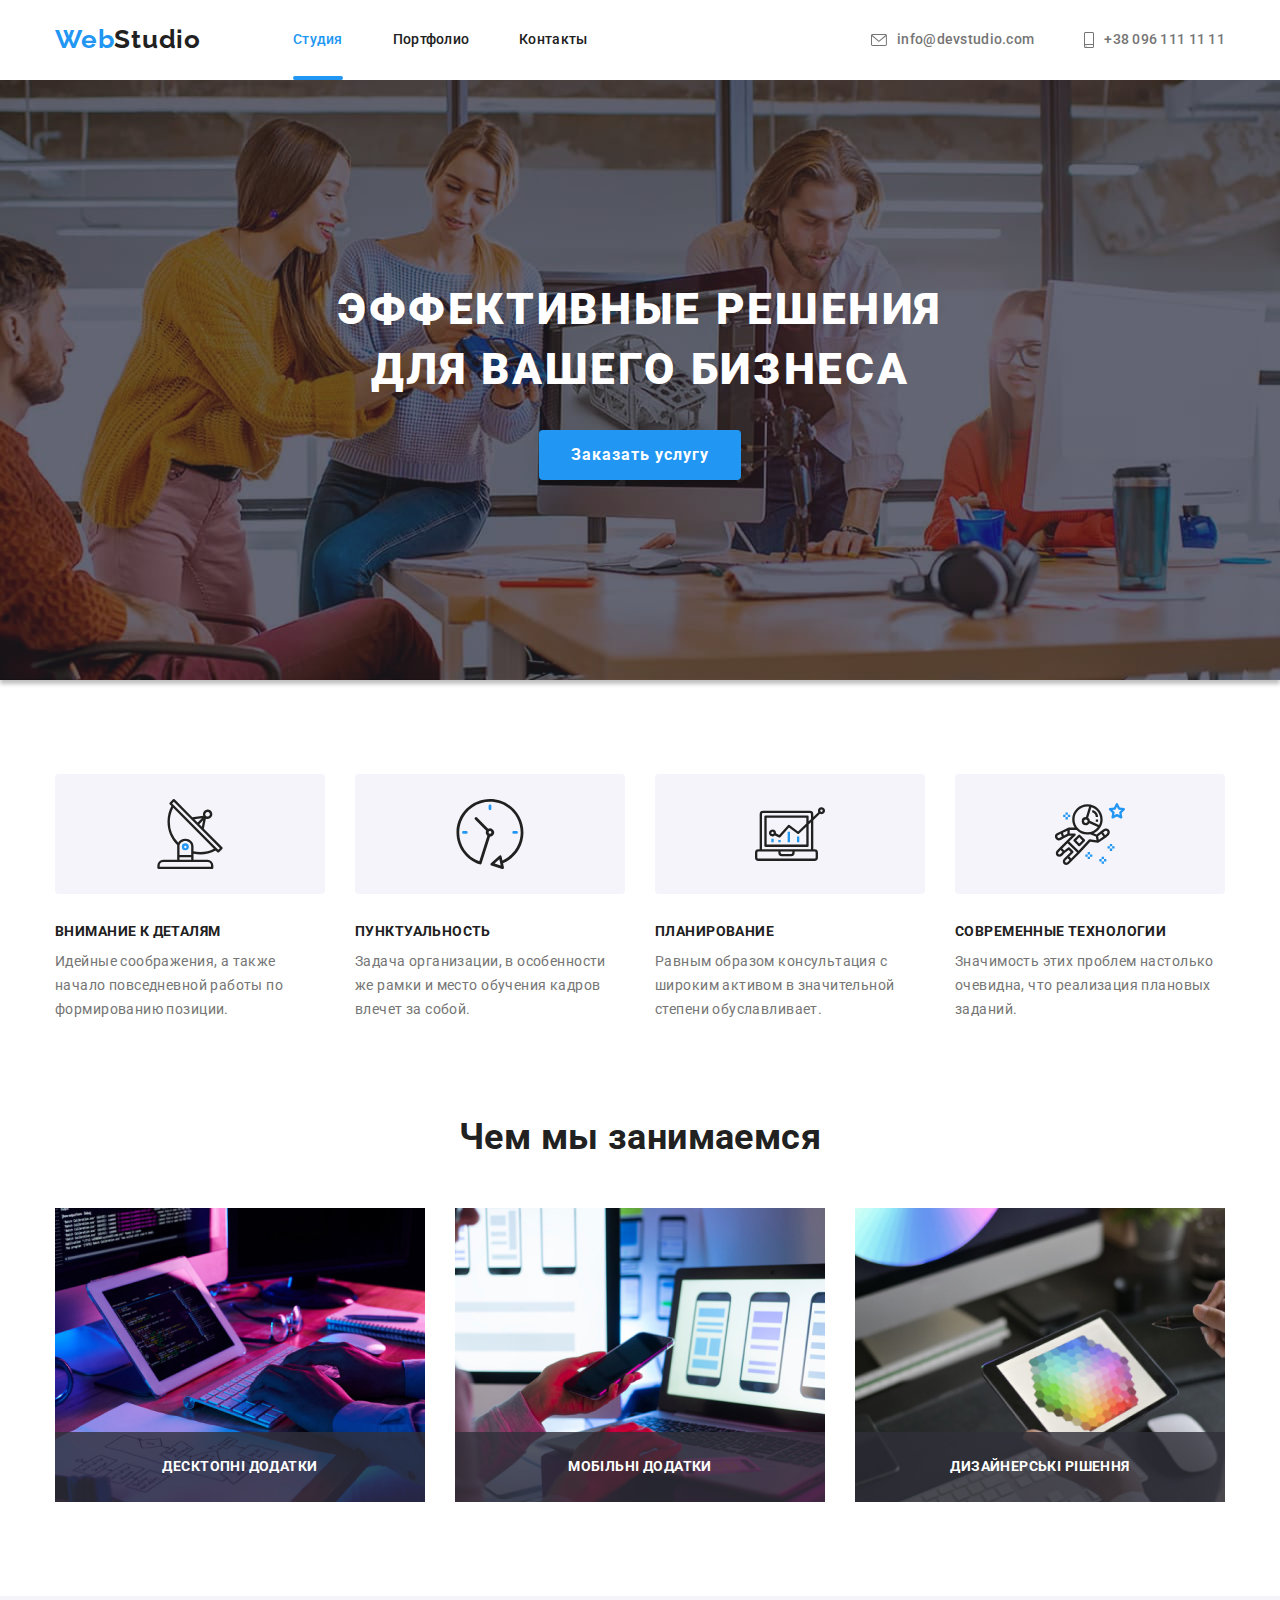
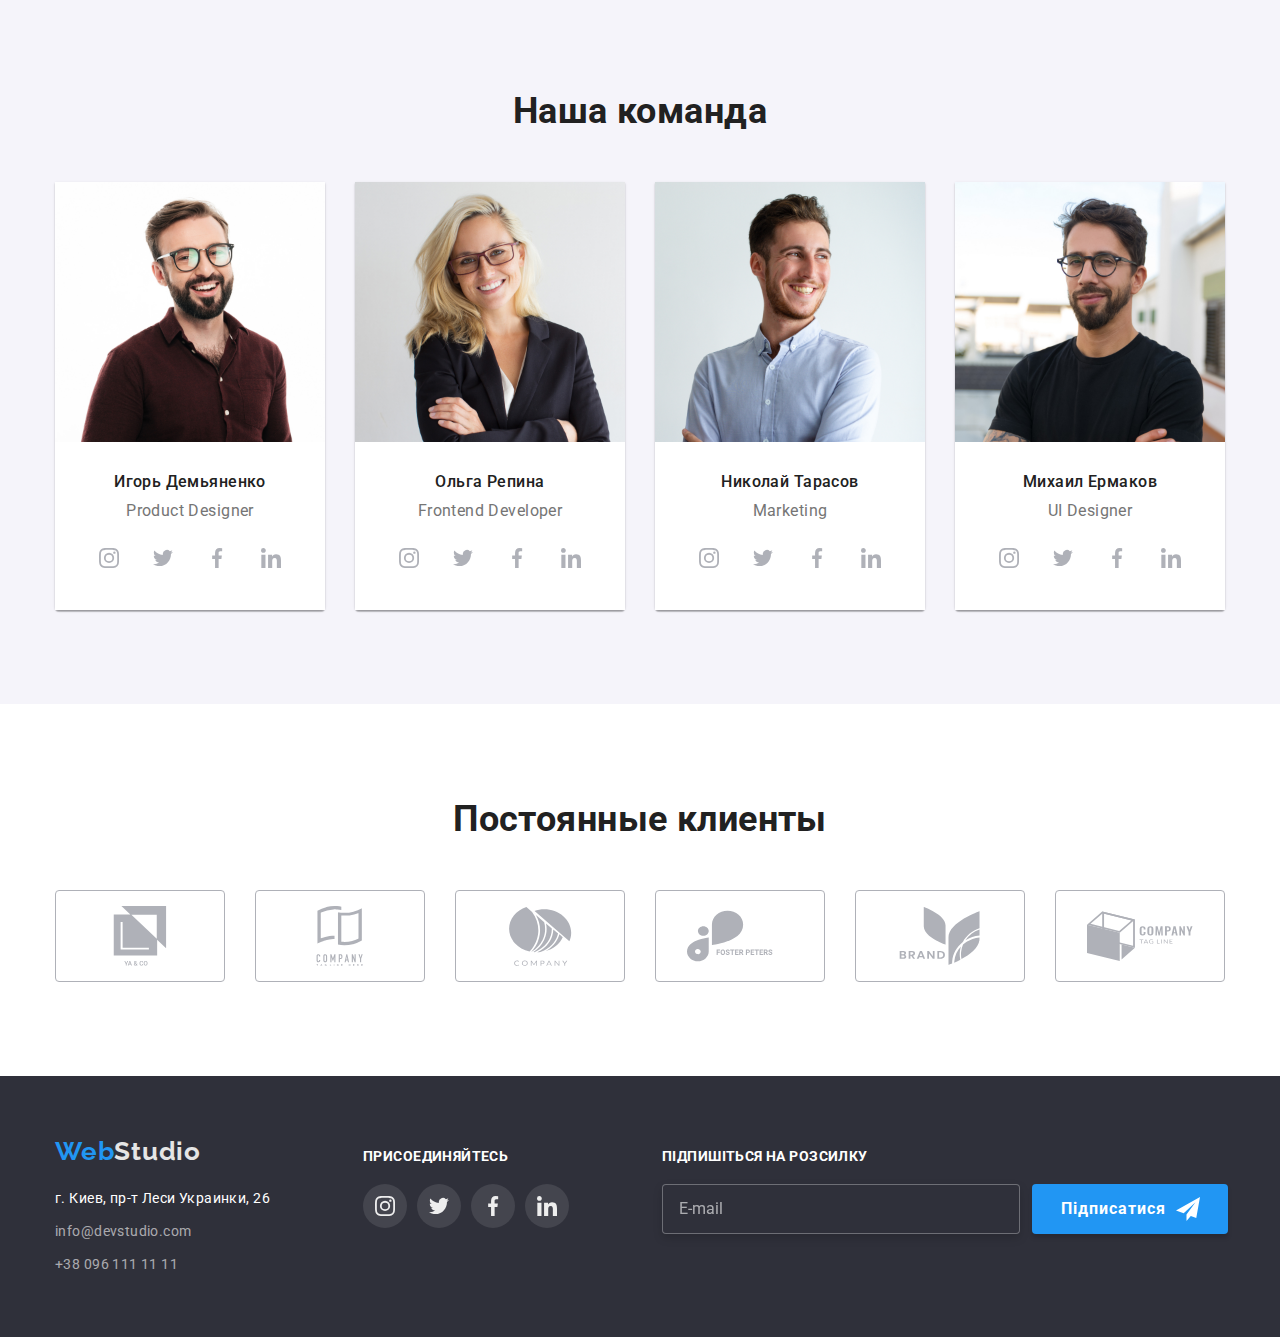
==== index.html @ 374472f9 "Initial commit" ====
<!DOCTYPE html>
<html lang="ru">
  <head>
    <meta charset="UTF-8" />
    <meta http-equiv="X-UA-Compatible" content="IE=edge" />
    <meta name="viewport" content="width=device-width, initial-scale=1.0" />
    <title>Веб-студія</title>
    <link
      href="https://fonts.googleapis.com/css2?family=Raleway:wght@700&family=Roboto:wght@400;500;700;900&display=swap"
      rel="stylesheet"
    />
    <link
      href="https://cdnjs.cloudflare.com/ajax/libs/modern-normalize/1.0.0/modern-normalize.min.css"
      rel="stylesheet"
    />
    <link rel="stylesheet" href="./css/main.min.css" />
  </head>
  <body>
    <header class="header">
      <div class="container main-nav">
        <nav class="header-nav">
          <a class="link logo" href="./index.html" lang="en"
            >Web<span class="logo-studio">Studio</span></a
          >

          <ul class="list header-list">
            <li class="header-list__item">
              <a class="link header-list__link current" href="./index.html">
                Студия</a
              >
            </li>
            <li class="header-list__item">
              <a class="link header-list__link" href="./portfolio.html">
                Портфолио</a
              >
            </li>
            <li class="header-list__item">
              <a class="link header-list__link" href="">Контакты</a>
            </li>
          </ul>
        </nav>
        <ul class="list header-list">
          <li class="header-list__item">
            <a
              class="link header-list__link contakts"
              href="mailto:info@devstudio.com"
            >
              <svg class="header-list__icon" width="16" height="12">
                <use href="./images/icons.svg#icon-envelope"></use>
              </svg>
              info@devstudio.com</a
            >
          </li>
          <li class="header-list__item">
            <a class="link header-list__link contakts" href="tel:+380961111111">
              <svg class="header-list__icon" width="10" height="16">
                <use href="./images/icons.svg#icon-smartphone"></use>
              </svg>
              +38 096 111 11 11</a
            >
          </li>
        </ul>
      </div>
    </header>
    <main class="main">
      <section class="banner">
        <div class="container">
          <h1 class="banner__title">
            Эффективные решения<br />
            для вашего бизнеса
          </h1>
          <button
            class="banner__button button"
            data-modal-open=""
            type="button"
          >
            Заказать услугу
          </button>
        </div>
      </section>
      <section class="techology">
        <div class="container">
          <h2 class="title technology-title">Наши особенности</h2>
          <ul class="list techology-list">
            <li class="technology-list__item">
              <div class="technology-list__icon">
                <svg width="70" height="70">
                  <use href="./images/icons.svg#icon-antenna-1"></use>
                </svg>
              </div>
              <h3 class="title technology-list__title">ВНИМАНИЕ К ДЕТАЛЯМ</h3>
              <p class="technology-list__description">
                Идейные соображения, а также начало повседневной работы по
                формированию позиции.
              </p>
            </li>
            <li class="technology-list__item">
              <div class="technology-list__icon">
                <svg width="70" height="70">
                  <use href="./images/icons.svg#icon-clock-1"></use>
                </svg>
              </div>
              <h3 class="title technology-list__title">ПУНКТУАЛЬНОСТЬ</h3>
              <p class="technology-list__description">
                Задача организации, в особенности же рамки и место обучения
                кадров влечет за собой.
              </p>
            </li>
            <li class="technology-list__item">
              <div class="technology-list__icon">
                <svg width="70" height="70">
                  <use href="./images/icons.svg#icon-diagram-1"></use>
                </svg>
              </div>
              <h3 class="title technology-list__title">ПЛАНИРОВАНИЕ</h3>
              <p class="technology-list__description">
                Равным образом консультация с широким активом в значительной
                степени обуславливает.
              </p>
            </li>
            <li class="technology-list__item">
              <div class="technology-list__icon">
                <svg width="70" height="70">
                  <use href="./images/icons.svg#icon-astronaut-1"></use>
                </svg>
              </div>
              <h3 class="title technology-list__title">
                СОВРЕМЕННЫЕ ТЕХНОЛОГИИ
              </h3>
              <p class="technology-list__description">
                Значимость этих проблем настолько очевидна, что реализация
                плановых заданий.
              </p>
            </li>
          </ul>
        </div>
      </section>
      <section class="works">
        <div class="container">
          <h2 class="title works-title">Чем мы занимаемся</h2>
          <ul class="list works-list">
            <li class="works-list__item">
              <img
                class="works-list__img"
                src="./images/img1.jpg"
                alt="Сотрудник работающий на ПК и планшете"
                width="370"
                height="294"
              />
              <div class="works-list__overlay">
                <p class="works-list__description">Десктопні додатки</p>
              </div>
            </li>
            <li class="works-list__item">
              <img
                class="works-list__img"
                src="./images/img2.jpg"
                alt="Девушка работает с телефоном и ноутбуком"
                width="370"
                height="294"
              />
              <div class="works-list__overlay">
                <p class="works-list__description">Мобільні додатки</p>
              </div>
            </li>
            <li class="works-list__item">
              <img
                class="works-list__img"
                src="./images/img3.jpg"
                alt="Сотрудник выбирает цветовую гамму на планшете"
                width="370"
                height="294"
              />
              <div class="works-list__overlay">
                <p class="works-list__description">Дизайнерські рішення</p>
              </div>
            </li>
          </ul>
        </div>
      </section>
      <section class="team">
        <div class="container">
          <h2 class="title team-title">Наша команда</h2>
          <ul class="list team-list">
            <li class="team-list__item">
              <img
                class="team-list__img"
                src="./images/img-ihor.jpg"
                alt="Игорь Демьяненко"
                width="270"
                height="260"
              />
              <div class="team-worker">
                <h3 class="title team-worker__name">Игорь Демьяненко</h3>
                <p class="team-worker__descr" lang="en">Product Designer</p>
                <ul class="list team-social">
                  <li class="team-social__item">
                    <a class="team-social__link" href="">
                      <svg class="team-social__img" width="20" height="20">
                        <use href="./images/icons.svg#icon-instagram-2"></use>
                      </svg>
                    </a>
                  </li>
                  <li class="team-social__item">
                    <a class="team-social__link" href="">
                      <svg class="team-social__img" width="20" height="20">
                        <use href="./images/icons.svg#icon-twitter-1"></use>
                      </svg>
                    </a>
                  </li>
                  <li class="team-social__item">
                    <a class="team-social__link" href="">
                      <svg class="team-social__img" width="20" height="20">
                        <use href="./images/icons.svg#icon-facebook-1"></use>
                      </svg>
                    </a>
                  </li>
                  <li class="team-social__item">
                    <a class="team-social__link" href="">
                      <svg class="team-social__img" width="20" height="20">
                        <use href="./images/icons.svg#icon-linkedin-1"></use>
                      </svg>
                    </a>
                  </li>
                </ul>
              </div>
            </li>
            <li class="team-list__item">
              <img
                class="team-list__img"
                src="./images/img-olga.jpg"
                alt="Ольга Репина"
                width="270"
                height="260"
              />
              <div class="team-worker">
                <h3 class="title team-worker__name">Ольга Репина</h3>
                <p class="team-worker__descr" lang="en">Frontend Developer</p>
                <ul class="list team-social">
                  <li class="team-social__item">
                    <a class="team-social__link" href="">
                      <svg class="team-social__img" width="20" height="20">
                        <use href="./images/icons.svg#icon-instagram-2"></use>
                      </svg>
                    </a>
                  </li>
                  <li class="team-social__item">
                    <a class="team-social__link" href="">
                      <svg class="team-social__img" width="20" height="20">
                        <use href="./images/icons.svg#icon-twitter-1"></use>
                      </svg>
                    </a>
                  </li>
                  <li class="team-social__item">
                    <a class="team-social__link" href="">
                      <svg class="team-social__img" width="20" height="20">
                        <use href="./images/icons.svg#icon-facebook-1"></use>
                      </svg>
                    </a>
                  </li>
                  <li class="team-social__item">
                    <a class="team-social__link" href="">
                      <svg class="team-social__img" width="20" height="20">
                        <use href="./images/icons.svg#icon-linkedin-1"></use>
                      </svg>
                    </a>
                  </li>
                </ul>
              </div>
            </li>
            <li class="team-list__item">
              <img
                class="team-list__img"
                src="./images/img-nikolay.jpg"
                alt="Николай Тарасов"
                width="270"
                height="260"
              />
              <div class="team-worker">
                <h3 class="title team-worker__name">Николай Тарасов</h3>
                <p class="team-worker__descr" lang="en">Marketing</p>
                <ul class="list team-social">
                  <li class="team-social__item">
                    <a class="team-social__link" href="">
                      <svg class="team-social__img" width="20" height="20">
                        <use href="./images/icons.svg#icon-instagram-2"></use>
                      </svg>
                    </a>
                  </li>
                  <li class="team-social__item">
                    <a class="team-social__link" href="">
                      <svg class="team-social__img" width="20" height="20">
                        <use href="./images/icons.svg#icon-twitter-1"></use>
                      </svg>
                    </a>
                  </li>
                  <li class="team-social__item">
                    <a class="team-social__link" href="">
                      <svg class="team-social__img" width="20" height="20">
                        <use href="./images/icons.svg#icon-facebook-1"></use>
                      </svg>
                    </a>
                  </li>
                  <li class="team-social__item">
                    <a class="team-social__link" href="">
                      <svg class="team-social__img" width="20" height="20">
                        <use href="./images/icons.svg#icon-linkedin-1"></use>
                      </svg>
                    </a>
                  </li>
                </ul>
              </div>
            </li>
            <li class="team-list__item">
              <img
                class="team-list__img"
                src="./images/img-mihail.jpg"
                alt="Михаил Ермаков"
                width="270"
                height="260"
              />
              <div class="team-worker">
                <h3 class="title team-worker__name">Михаил Ермаков</h3>
                <p class="team-worker__descr" lang="en">UI Designer</p>
                <ul class="list team-social">
                  <li class="team-social__item">
                    <a class="team-social__link" href="">
                      <svg class="team-social__img" width="20" height="20">
                        <use href="./images/icons.svg#icon-instagram-2"></use>
                      </svg>
                    </a>
                  </li>
                  <li class="team-social__item">
                    <a class="team-social__link" href="">
                      <svg class="team-social__img" width="20" height="20">
                        <use href="./images/icons.svg#icon-twitter-1"></use>
                      </svg>
                    </a>
                  </li>
                  <li class="team-social__item">
                    <a class="team-social__link" href="">
                      <svg class="team-social__img" width="20" height="20">
                        <use href="./images/icons.svg#icon-facebook-1"></use>
                      </svg>
                    </a>
                  </li>
                  <li class="team-social__item">
                    <a class="team-social__link" href="">
                      <svg class="team-social__img" width="20" height="20">
                        <use href="./images/icons.svg#icon-linkedin-1"></use>
                      </svg>
                    </a>
                  </li>
                </ul>
              </div>
            </li>
          </ul>
        </div>
      </section>
      <section class="clients">
        <div class="container">
          <h2 class="title clients-title">Постоянные клиенты</h2>
          <ul class="list clients-list">
            <li class="clients-list__item">
              <a class="link clients-list__link" href="">
                <svg class="clients-list__icon" width="106" height="60">
                  <use href="./images/icons.svg#icon-Logo1"></use>
                </svg>
              </a>
            </li>
            <li class="clients-list__item">
              <a class="link clients-list__link" href="">
                <svg class="clients-list__icon" width="106" height="60">
                  <use href="./images/icons.svg#icon-Logo2"></use>
                </svg>
              </a>
            </li>
            <li class="clients-list__item">
              <a class="link clients-list__link" href="">
                <svg class="clients-list__icon" width="106" height="60">
                  <use href="./images/icons.svg#icon-Logo3"></use>
                </svg>
              </a>
            </li>
            <li class="clients-list__item">
              <a class="link clients-list__link" href=""
                ><svg class="clients-list__icon" width="106" height="60">
                  <use href="./images/icons.svg#icon-Logo4"></use>
                </svg>
              </a>
            </li>
            <li class="clients-list__item">
              <a class="link clients-list__link" href=""
                ><svg class="clients-list__icon" width="106" height="60">
                  <use href="./images/icons.svg#icon-Logo5"></use>
                </svg>
              </a>
            </li>
            <li class="clients-list__item">
              <a class="link clients-list__link" href=""
                ><svg class="clients-list__icon" width="106" height="60">
                  <use href="./images/icons.svg#icon-Logo6"></use>
                </svg>
              </a>
            </li>
          </ul>
        </div>
      </section>
    </main>
    <footer class="footer">
      <div class="container">
        <div class="footer-container">
          <div class="footer-contacts">
            <a class="link logo footer-logo" href="./index.html" lang="en"
              >Web<span class="logo-studio-footer">Studio</span></a
            >
            <address class="footer-address">
              <p>г. Киев, пр-т Леси Украинки, 26</p>
              <a class="link footer-link" href="mailto:info@devstudio.com">
                info@devstudio.com</a
              >
              <br />
              <a class="link footer-link" href="tel:+380961111111">
                +38 096 111 11 11</a
              >
            </address>
          </div>
          <div class="social-footer">
            <h3 class="footer-social-title">ПРИСОЕДИНЯЙТЕСЬ</h3>
            <ul class="list footer-social">
              <li class="team-social__item">
                <a class="team-social__link-footer" href="">
                  <svg class="team-social__img" width="20" height="20">
                    <use href="./images/icons.svg#icon-instagram-2"></use>
                  </svg>
                </a>
              </li>
              <li class="team-social__item">
                <a class="team-social__link-footer" href="">
                  <svg class="team-social__img" width="20" height="20">
                    <use href="./images/icons.svg#icon-twitter-1"></use>
                  </svg>
                </a>
              </li>
              <li class="team-social__item">
                <a class="team-social__link-footer" href="">
                  <svg class="team-social__img" width="20" height="20">
                    <use href="./images/icons.svg#icon-facebook-1"></use>
                  </svg>
                </a>
              </li>
              <li class="team-social__item">
                <a class="team-social__link-footer" href="">
                  <svg class="team-social__img" width="20" height="20">
                    <use href="./images/icons.svg#icon-linkedin-1"></use>
                  </svg>
                </a>
              </li>
            </ul>
          </div>
          <div class="footer-form-container">
            <h3 class="footer-social-title">Підпишіться на розсилку</h3>
            <p class="title-subscribe"></p>
            <div class="footer-form-fild">
              <label for="footer-subscribe" class="footer-form-lable"></label>
              <input
                id="footer-subscribe"
                type="email"
                name="email"
                class="footer-subscribe"
                placeholder="E-mail"
              />
              <button type="submit" class="button button-footer">
                <svg class="button-footer-icon" width="24px" height="24px">
                  <use href="./images/icons.svg#icon-icon-send"></use>
                </svg>
                Підписатися
              </button>
            </div>
          </div>
        </div>
      </div>
    </footer>
    <div class="backdrop is-hidden" data-modal>
      <div class="modal">
        <button data-modal-close aria-label="button" class="close-button">
          <svg class="icon-close" width="11px" height="11px">
            <use href="./images/icons.svg#icon-close"></use>
          </svg>
        </button>

        <div class="title-modal">
          <strong>Залиште свої дані, ми вам перезвонимо</strong>
        </div>

        <div class="form-fild">
          <label for="user-name" class="form-lable"
            ><span class="label-title">Ім'я</span></label
          >
          <div class="modal-position-icon">
            <input
              id="user-name"
              type="text"
              name="user-name"
              class="form-input"
            />
            <svg width="12px" height="12px" class="modal-icon">
              <use href="./images/icons.svg#icon-user"></use>
            </svg>
          </div>
        </div>

        <div class="form-fild">
          <label for="user-tel" class="form-lable"
            ><span class="label-title">Телефон</span></label
          >
          <div class="modal-position-icon">
            <input id="user-tel" type="tel" name="tel" class="form-input" />
            <svg width="13px" height="13px" class="modal-icon">
              <use href="./images/icons.svg#icon-tel"></use>
            </svg>
          </div>
        </div>

        <div class="form-fild">
          <label for="user-email" class="form-lable"
            ><span class="label-title">Пошта</span></label
          >
          <div class="modal-position-icon">
            <input
              id="user-email"
              type="email"
              name="email"
              class="form-input"
            />
            <svg width="15px" height="12px" class="modal-icon">
              <use href="./images/icons.svg#icon-letter"></use>
            </svg>
          </div>
        </div>

        <label class="label-comment">
          <span class="label-title-comment">Коментар</span>
          <textarea
            placeholder="Введіть текст"
            name="comment"
            class="comment"
          ></textarea>
        </label>

        <label class="form-checkbox">
          <input
            type="checkbox"
            name="checkbox"
            class="form-accept visually-hidden"
          />
          <span class="checkbox-icon">
            <svg class="icon" width="16px" height="15px">
              <use href="./images/icons.svg#icon-mark"></use>
            </svg>
          </span>
          <span class="checkbox-title"
            >Погоджуюся з розсилкою та приймаю
            <a href="" class="contract">Умови договору</a>
          </span>
        </label>
        <button type="submit" class="button modal-form-button">
          Відправити
        </button>
      </div>
    </div>
    <script src="./js/modal.js"></script>
  </body>
</html>
---- css/main.min.css ----
:root{--bakrnd-color-first: #E5E5E5;--bakrnd-color-second: #F5F4FA;--footer-color: #2F303A;--text-color-first: #757575;--text-color-tittle: #212121;--text-color-footer: rgba(255, 255, 255, 0.6);--text-banner-color: #FFFFFF;--accent-color: #2196F3;--first-font: "Roboto";--logo-font: "Raleway";--transition-duration: 250ms;--time-funcsion: cubic-bezier(0.4, 0, 0.2, 1);--animation-time: 250ms cubic-bezier(0.4, 0, 0.2, 1)}.visually-hidden{position:absolute;width:1px;height:1px;margin:-1px;border:0;padding:0;white-space:nowrap;clip-path:inset(100%);clip:rect(0 0 0 0);overflow:hidden}.link{color:var(--text-color-tittle);text-decoration:none}.link:hover,.link:focus,.link:active{color:var(--accent-color);fill:currentColor}.backdrop{position:fixed;top:0;left:0;width:100%;height:100%;background-color:rgba(0,0,0,.2);opacity:1;visibility:visible;transition:opacity 250ms cubic-bezier(0.4, 0, 0.2, 1),visibility 250ms cubic-bezier(0.4, 0, 0.2, 1)}.backdrop.is-hidden{opacity:0;visibility:hidden}.modal{position:absolute;top:50%;left:50%;background-color:var(--text-banner-color);min-width:528px;min-height:581px;padding:40px;box-shadow:0px 1px 3px rgba(0,0,0,.12),0px 1px 1px rgba(0,0,0,.14),0px 2px 1px rgba(0,0,0,.2);border-radius:4px;opacity:1;transform:scale(1) translate(-50%, -50%);transition:transform 250ms cubic-bezier(0.4, 0, 0.2, 1)}.close-button{position:absolute;top:8px;right:8px;width:30px;height:30px;border-radius:50%;border:1px solid rgba(0,0,0,.1);padding:0;cursor:pointer;fill:#000;background-color:#fff;transition:fill var(--animation-time)}.close-button:hover,.close-button:focus{fill:var(--accent-color)}.icon-close{position:absolute;top:50%;left:50%;transform:translate(-50%, -50%)}.modal-form{display:block}.title-modal{font-size:20px;text-align:center;color:var(--text-color-tittle);margin-bottom:12px}.label-title{display:block;font-size:12px;line-height:1.16;letter-spacing:.01em;color:var(--text-color)}.form-lable{display:block;margin-bottom:4px;font-size:12px;line-height:1.16;letter-spacing:.01em;color:var(--text-color-first)}.form-fild{margin-bottom:10px}.modal-position-icon{position:relative}.modal-icon{position:absolute;top:50%;left:15px;transform:translateY(-50%);transition:fill var(--animation-time)}.form-input{display:block;width:100%;height:40px;padding-left:42px;border:1px solid rgba(33,33,33,.2);border-radius:4px;transition:border var(--animation-time);cursor:pointer}.form-input:focus-within{outline:none;border:1px solid var(--accent-color);border-radius:4px}.form-input:focus-within+.modal-icon{fill:var(--accent-color);cursor:pointer}textarea{display:block;resize:none;width:100%;height:120px;padding:12px 16px;cursor:pointer}textarea::placeholder{color:rgba(117,117,117,.5019607843)}.label-title-comment{display:block;font-size:12px;line-height:1.17;letter-spacing:.01em;color:var(--text-color-first);margin-bottom:4px}.label-comment{display:block;margin-bottom:20px}.comment{border:1px solid rgba(33,33,33,.2);border-radius:4px;transition:border var(--animation-time)}.comment:focus-within{outline:none;border:1px solid var(--accent-color);border-radius:4px}.form-checkbox{display:flex;align-items:center;justify-content:center;margin-bottom:30px}.checkbox-title{font-weight:400;font-size:14px;line-height:1.71;color:var(--text-color-first)}.checkbox-icon{display:inline-flex;align-items:center;justify-content:center;width:16px;height:15px;outline:2px solid #212121;outline-offset:-2px;border-radius:2px;margin-right:4px;transition:background-color var(--animation-time),outline var(--animation-time)}.form-accept:checked+.checkbox-icon{background-color:var(--accent-color);outline:2px solid var(--accent-color);outline-offset:-2px}.modal-form-button{display:block;margin-left:auto;margin-right:auto;padding:10px 56px 10px 55px;font-weight:700;line-height:1.88;align-items:center;text-align:center;letter-spacing:.06em;color:var(--text-banner-color);border:0;border-radius:4px;background:#188ce8;box-shadow:0px 4px 4px rgba(0,0,0,.15)}.contract{color:var(--accent-color)}.title{color:var(--text-color-tittle);font-size:14px;font-weight:700;line-height:1.14}.portfolio-header{border:1px solid #ececec}ul,h1,h2,h3,p{margin:0}body{font-family:"Roboto","Raleway",sans-serif;color:var(--text-color-first);font-weight:400;font-size:14px;letter-spacing:.03em}.list{list-style:none}.main{line-height:1.71}.container{width:1200px;padding-right:15px;padding-left:15px;margin-left:auto;margin-right:auto}.header-list__link{position:relative;display:block;padding-top:32px;padding-bottom:32px;transition:color var(--animation-time)}.header-list__link.current{color:var(--accent-color)}.header-list__link::after{content:"";display:block;width:100%;height:4px;background-color:var(--accent-color);border-radius:2px;position:absolute;left:0;bottom:0;opacity:0;transition:opacity 250ms var(--time-funcsion)}.header-list__link.current::after{opacity:1}.main-nav{display:flex;align-items:center;margin-left:auto;align-self:flex-end;height:80px}.header-nav{display:flex}.header-list{display:flex;padding-left:0px;margin-left:auto;font-weight:500;font-size:14px;line-height:1.14;letter-spacing:.02em;justify-content:center}.header-list .header-list__item{margin-right:50px;fill:#afb1b8}.header-list .header-list__item:last-child{margin-right:0px}.contakts{fill:currentColor;display:flex;align-items:center;transition:color var(--animation-time);color:var(--text-color-first);height:16px;gap:10px}.logo{padding-top:24px;padding-bottom:25px;display:flex;margin-right:93px;width:145px;height:31px;color:var(--accent-color);font-family:var(--logo-font);font-weight:700;font-size:26px;line-height:1.19;letter-spacing:.03em}.logo-studio{color:var(--text-color-tittle)}.footer{padding-top:60px;padding-bottom:60px;background-color:var(--footer-color)}.footer-logo{padding:0;margin-bottom:20px}.footer-address{color:var(--text-banner-color);font-style:normal;line-height:1.71}.footer-link{display:inline-block;margin-top:9px;color:var(--text-color-footer);transition:color var(--animation-time)}.logo-studio-footer{color:var(--bakrnd-color-first)}.footer-social-title{font-family:"Roboto";font-weight:700;font-size:14px;line-height:16px;letter-spacing:.03em;text-transform:uppercase;color:#fff;padding-top:12px;padding-bottom:20px}.footer-container{display:flex}.footer-contacts{display:inline-block;padding-right:70px}.social-footer{display:inline-block;width:206px;height:80px}.footer-social{display:flex;padding-bottom:30px;padding-left:0px;justify-content:center}.team-social__link-footer{display:flex;width:44px;height:44px;border:0;border-radius:50%;justify-content:center;align-items:center;color:#eee;background:rgba(255,255,255,.1);transition:background-color var(--animation-time)}.team-social__link-footer:hover,.team-social__link-footer:focus{color:#eee;background-color:var(--accent-color)}.team-social__item{display:flex}.team-social__item:not(:last-child){margin-right:10px}.team-social__img{fill:currentColor}.footer-form-container{margin-left:93px}.footer-form{display:flex;margin-right:0}.footer-form-fild{display:flex;margin-bottom:0px}.footer-subscribe{width:358px;height:50px;background-color:var(--footer-color);border:1px solid rgba(255,255,255,.3);filter:drop-shadow(0px 4px 4px rgba(0, 0, 0, 0.15));border-radius:4px;margin-right:12px;padding-right:5px;padding-left:16px;color:var(--text-banner-color);transition:border var(--animation-time)}.footer-subscribe:focus{transition:border var(--animation-time)}.footer-subscribe::placeholder{width:47px;height:20px;font-weight:400;font-size:16px;line-height:1.25;align-items:center;color:rgba(255,255,255,.6)}.button-footer{position:relative;border-radius:4px;border:none;background-color:var(--accent-color);color:var(--text-banner-color);height:50px;font-weight:700;font-size:16px;line-height:1.88;letter-spacing:.06em;padding:10px 62px 10px 29px;box-shadow:0px 4px 4px rgba(0,0,0,.15);cursor:pointer}.button-footer-icon{position:absolute;top:13px;right:28px}.button:hover,.button:focus{cursor:pointer}.banner__title{margin-left:auto;margin-right:auto;margin-bottom:30px;color:var(--text-banner-color);font-weight:900;font-size:44px;line-height:1.36;letter-spacing:.06em;text-align:center;text-transform:uppercase}.banner__button{display:block;font-family:var(--first-font);color:var(--text-banner-color);font-weight:700;font-size:16px;line-height:1.88;letter-spacing:.06em;margin-left:auto;margin-right:auto;padding:10px 32px;background-color:var(--accent-color);box-shadow:0px 4px 4px rgba(0,0,0,.15);border-radius:4px;border:0;transition:color var(--animation-time)}.banner{padding-top:200px;padding-bottom:200px;background-image:linear-gradient(rgba(47, 48, 58, 0.4), rgba(47, 48, 58, 0.4)),url(../images/header-img.jpg);background-color:rgba(47,48,58,.4);background-repeat:no-repeat;background-position:center;box-shadow:0px 4px 4px rgba(0,0,0,.25);max-width:1600px;max-height:600px;margin-left:auto;margin-right:auto;background-color:var(--footer-color)}.techology{padding-top:94px;padding-bottom:94px}.technology-title{display:none}.technology-list__item{width:270px}.technology-list__item:not(:first-child){margin-left:30px}.techology-list{display:flex;padding:0}.technology-list__icon{display:flex;justify-content:center;align-items:center;width:270px;height:120px;border-radius:4px;background-color:var(--bakrnd-color-second);margin-bottom:30px}.technology-list__title{margin-bottom:10px}.clients{padding-top:94px;padding-bottom:94px}.clients-list{display:flex;justify-content:space-between;padding-left:0px;transition:color var(--animation-time)}.clients-list__link{display:flex;justify-content:center;align-items:center;border:1px solid #afb1b8;border-radius:4px;fill:#afb1b8;color:#afb1b8;width:100%;height:100%;transition:border var(--animation-time)}.clients-list__link:hover svg,.clients-list__link:focus svg{fill:currentColor}.clients-list__link:hover,.clients-list__link:focus{border-color:#2196f3;fill:currentColor}.clients-list__item{height:92px;width:170px}.clients-list__icon{fill:#afb1b8;transition:fill var(--animation-time)}.clients-list__icon:hover,.clients-list__icon:focus{fill:currentColor}.works{padding-bottom:94px}.works-list{display:flex;justify-content:space-between;padding-left:0px}.works-title{margin-bottom:50px}.works-list__img,.team-list__img,.portfolio-list__img{display:block}.works-list__item{position:relative}.works-list__overlay{position:absolute;bottom:0;left:0;width:100%;height:70px;background-color:rgba(47,48,58,.8);display:flex;justify-content:center;align-items:center}.works-list__description{font-size:14px;font-weight:700;line-height:1.14;text-transform:uppercase;color:var(--text-banner-color);margin:0}.team{background-color:var(--bakrnd-color-second);padding-top:94px;padding-bottom:94px}.team-list{display:flex;padding-left:0px;justify-content:space-between}.team-list__item{background:#fff;box-shadow:0px 1px 3px rgba(0,0,0,.12),0px 1px 1px rgba(0,0,0,.14),0px 2px 1px rgba(0,0,0,.2);border-radius:0px 0px 4px 4px}.team-list__item:not(:first-child){margin-left:30px}.team-title,.clients-title{margin-bottom:50px}.team-title,.works-title,.clients-title{font-size:36px;line-height:1.17;text-align:center}.team-worker{background:var(--text-banner-color);padding:30px 0px}.team-worker__name{font-weight:500;font-size:16px;line-height:1.188;text-align:center}.team-worker__descr{margin-top:10px;font-size:16px;line-height:1.188;text-align:center}.team-social{display:flex;padding-top:16px;padding-left:0px;justify-content:center}.team-social__link{display:flex;width:44px;height:44px;border:0;border-radius:50%;justify-content:center;align-items:center;color:#afb1b8;transition:background-color var(--animation-time),color var(--animation-time)}.team-social__link:hover,.team-social__link:focus{color:#fff;background-color:var(--accent-color)}.team-social__item{display:flex}.team-social__item:not(:last-child){margin-right:10px}.team-social__img{fill:currentColor}.portfolio-works{padding-top:94px;padding-bottom:94px}.portfolio-list__title{color:var(--text-color-tittle);font-weight:700;font-size:18px;line-height:2;letter-spacing:.06em}.portfolio-title{display:none}.menu-list{display:flex;justify-content:center;margin-bottom:50px}.portfolio-list__descript{border:1px solid #eee;padding:20px 24px}.portfolio-list__text{color:var(--text-color-first);font-size:16px;line-height:1.86}.portfolio-menu{padding:6px 22px;border:0;border-radius:4px;font-family:var(--first-font);color:var(--text-color-tittle);font-weight:500;font-size:16px;line-height:1.6;text-align:center;letter-spacing:.03em;cursor:pointer;transition:background-color var(--transition-duration) var(--time-funcsion),color var(--transition-duration) var(--time-funcsion),box-shadow var(--transition-duration) var(--time-funcsion)}.portfolio-menu:hover,.portfolio-menu:focus{color:var(--text-banner-color);background-color:var(--accent-color);box-shadow:0px 3px 1px rgba(0,0,0,.1),0px 1px 2px rgba(0,0,0,.08),0px 2px 2px rgba(0,0,0,.12)}.menu-list__item:not(:last-child){margin-right:8px}.portfolio-list__container{position:relative;overflow:hidden}.portfolio-list{display:flex;padding-left:0px;flex-wrap:wrap;gap:30px;justify-content:space-between;align-content:space-between}.portfolio-list__link{display:block;transition:box-shadow var(--animation-time)}.portfolio-list__link:hover,.portfolio-list__link:focus{box-shadow:0px 1px 1px rgba(0,0,0,.12),0px 4px 4px rgba(0,0,0,.06),1px 4px 6px rgba(0,0,0,.16)}.portfolio-list__slider_text{font-weight:400;color:#fff;font-size:18px;line-height:1.5;padding:63px 24px 63px 24px;margin:0}.portfolio-list__slider{position:absolute;bottom:-1%;width:100%;height:100%;background-color:rgba(33,150,243,.9);transform:translateY(100%);transition:transform 250ms cubic-bezier(0.4, 0, 0.2, 1)}.portfolio-list__link:hover .portfolio-list__slider{transform:translateY(0)}/*# sourceMappingURL=main.min.css.map */
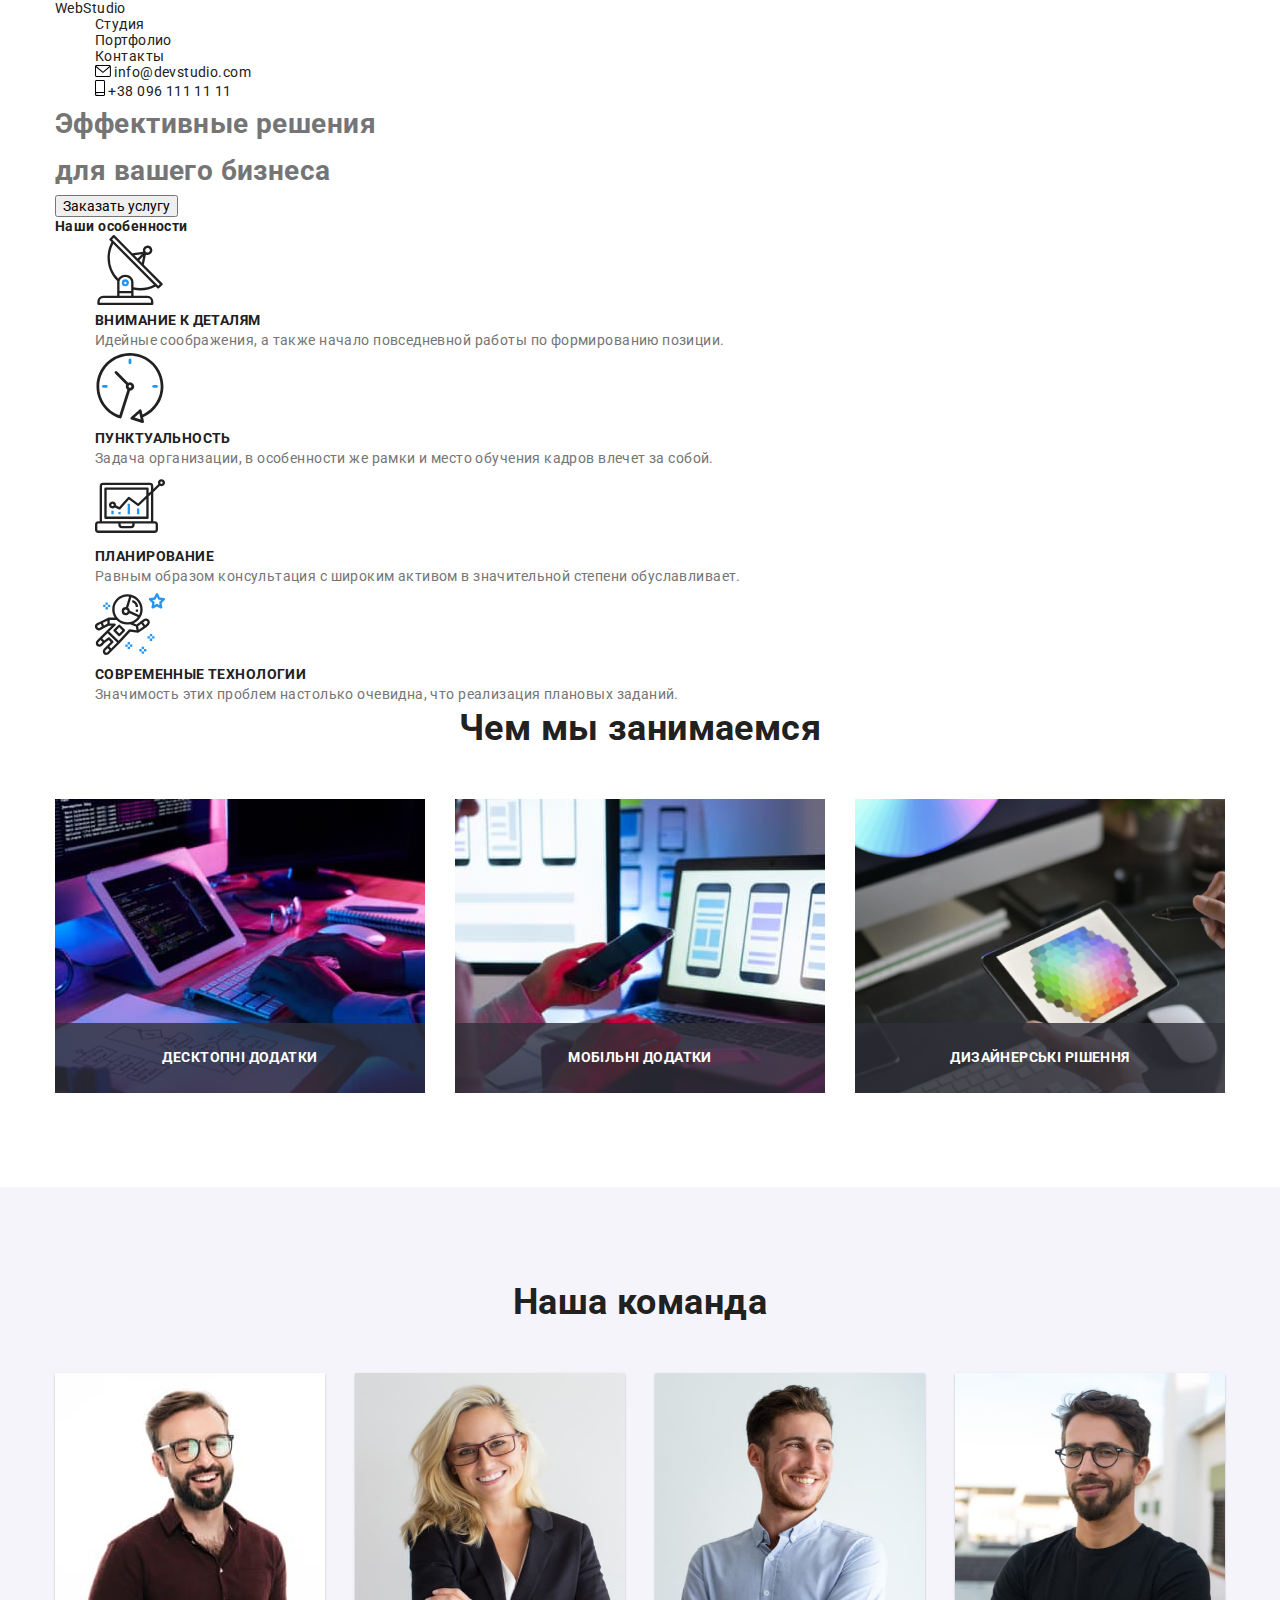
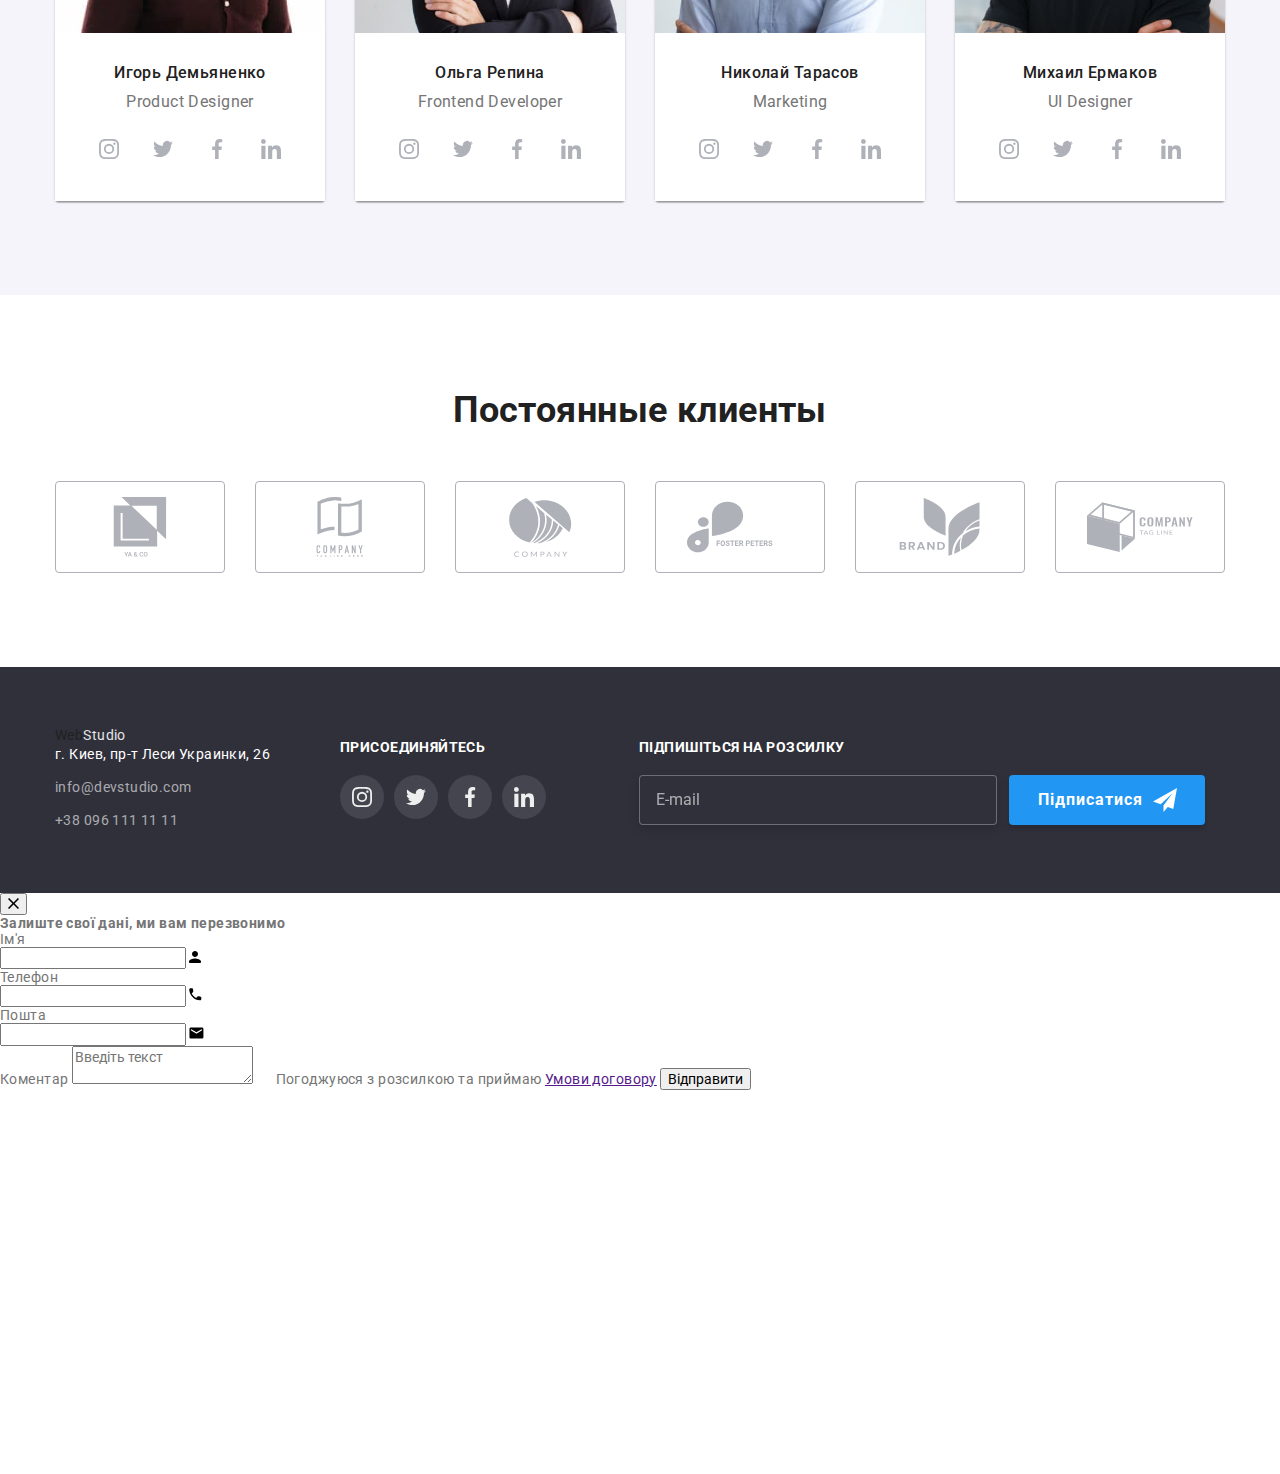
==== commit a33e5652: "start" ====
--- a/index.html
+++ b/index.html
@@ -39,6 +39,11 @@
             </li>
           </ul>
         </nav>
+        <button type="button" class="mobile-menu-open" data-menu-open>
+          <svg class="mobile-menu-open__icon" width="40" height="40">
+            <use href="./images/icons.svg#burger-icon"></use>
+          </svg>
+        </button>
         <ul class="list header-list">
           <li class="header-list__item">
             <a
@@ -61,7 +66,83 @@
           </li>
         </ul>
       </div>
+      <div class="mobile-menu" data-menu>
+        <div class="container mobile-menu_container">
+          <button type="button" class="mobile-menu_close-btn" data-menu-close>
+            <svg class="mobile-menu_close-icon" width="40" height="40">
+              <use href="./images/icons.svg#mobile-menu_close-icon"></use>
+            </svg>
+          </button>
+          <ul class="mobile-nav-list list-mobile">
+            <li class="mobile-nav-list__item">
+              <a href="./index.html" class="mobile-nav-list__link link">
+                Студия
+              </a>
+            </li>
+            <li class="mobile-nav-list__item">
+              <a href="./portfolio.html" class="mobile-nav-list__link link">
+                Портфолио
+              </a>
+            </li>
+            <li class="mobile-nav-list__item">
+              <a href="" class="mobile-nav-list__link link"> Контакты </a>
+            </li>
+          </ul>
+          <div>
+            <ul class="mobile-contacts-list list-mobile">
+              <li class="mobile-contacts-list__item">
+                <a
+                  href="tel:+380961111111"
+                  class="mobile-contacts-list__contact link"
+                >
+                  +38 096 111 11 11
+                </a>
+              </li>
+              <li class="mobile-contacts-list__item">
+                <a
+                  lang="en"
+                  href="mailto:info@devstudio.com"
+                  class="mobile-contacts-list__contact link"
+                >
+                  info@devstudio.com
+                </a>
+              </li>
+            </ul>
+            <ul class="mobile-social-list list-mobile">
+              <li class="mobile-social-list__item">
+                <a
+                  class="mobile-social-list__link link"
+                  href="https://instagram.com"
+                  >Instagram
+                </a>
+              </li>
+              <li class="mobile-social-list__item">
+                <a
+                  class="mobile-social-list__link link"
+                  href="https://twitter.com"
+                  >Twitter</a
+                >
+              </li>
+              <li class="mobile-social-list__item">
+                <a
+                  class="mobile-social-list__link link"
+                  href="https://www.facebook.com/"
+                  >Facebook</a
+                >
+              </li>
+              <li class="mobile-social-list__item">
+                <a
+                  class="mobile-social-list__link link"
+                  href="https://www.linkedin.com/"
+                  >LinkedIn</a
+                >
+              </li>
+            </ul>
+          </div>
+        </div>
+      </div>
     </header>
+
     <main class="main">
       <section class="banner">
         <div class="container">
@@ -140,37 +221,66 @@
           <h2 class="title works-title">Чем мы занимаемся</h2>
           <ul class="list works-list">
             <li class="works-list__item">
-              <img
-                class="works-list__img"
-                src="./images/img1.jpg"
-                alt="Сотрудник работающий на ПК и планшете"
-                width="370"
-                height="294"
-              />
+              <picture>
+                <source
+                  srcset="
+                    ./images/desktop/services/desktop-app-370/desktop-app-370.jpg    1x,
+                    ./images/desktop/services/desktop-app-370/desktop-app-370@2x.jpg 2x
+                  "
+                  media="(min-width: 1200px)"
+                />
+                <img
+                  class="works-list__img"
+                  src="./images/desktop/services/desktop-app-370/desktop-app-370.jpg"
+                  alt="Сотрудник работающий на ПК и планшете"
+                  width="370"
+                  height="294"
+                />
+              </picture>
               <div class="works-list__overlay">
                 <p class="works-list__description">Десктопні додатки</p>
               </div>
             </li>
             <li class="works-list__item">
-              <img
-                class="works-list__img"
-                src="./images/img2.jpg"
-                alt="Девушка работает с телефоном и ноутбуком"
-                width="370"
-                height="294"
-              />
+              <picture>
+                <source
+                  srcset="
+                    ./images/desktop/services/mobile-app-370/mobile-app-370.jpg    1x,
+                    ./images/desktop/services/mobile-app-370/mobile-app-370@2x.jpg 2x
+                  "
+                  media="(min-width:1200px)"
+                />
+                <img
+                  class="works-list__img"
+                  src="./images/desktop/services/mobile-app-370/mobile-app-370.jpg"
+                  alt="Девушка работает с телефоном и ноутбуком"
+                  width="370"
+                  height="294"
+                />
+              </picture>
               <div class="works-list__overlay">
                 <p class="works-list__description">Мобільні додатки</p>
               </div>
             </li>
+
             <li class="works-list__item">
-              <img
-                class="works-list__img"
-                src="./images/img3.jpg"
-                alt="Сотрудник выбирает цветовую гамму на планшете"
-                width="370"
-                height="294"
-              />
+              <picture>
+                <source
+                  srcset="
+                    ../images/img3.jpg                                                          1x,
+                    ../images/desktop/services/design-solutions-370/design-solutions-370@2x.jpg 2x
+                  "
+                  media="(min-width:1200px)"
+                />
+                <img
+                  class="works-list__img"
+                  src="./images/img3.jpg"
+                  alt="Сотрудник выбирает цветовую гамму на планшете"
+                  width="370"
+                  height="294"
+                />
+              </picture>
+
               <div class="works-list__overlay">
                 <p class="works-list__description">Дизайнерські рішення</p>
               </div>
@@ -183,13 +293,36 @@
           <h2 class="title team-title">Наша команда</h2>
           <ul class="list team-list">
             <li class="team-list__item">
-              <img
-                class="team-list__img"
-                src="./images/img-ihor.jpg"
-                alt="Игорь Демьяненко"
-                width="270"
-                height="260"
-              />
+              <picture>
+                <source
+                  srcset="
+                    ./images/desktop/team/igor-270/igor-270.jpg    1x,
+                    ./images/desktop/team/igor-270/igor-270@2x.jpg 2x
+                  "
+                  media="(min-width=1200px)"
+                />
+                <source
+                  srcset="
+                    ./images/tablet/team/igor-354/igor-354.jpg    1x,
+                    ./images/tablet/team/igor-354/igor-354@2x.jpg 2x
+                  "
+                  media="(min-width=768px)"
+                />
+                <source
+                  srcset="
+                    ./images/mobile/team/igor-450/igor-450.jpg    1x,
+                    ./images/mobile/team/igor-450/igor-450@2x.jpg 2x
+                  "
+                  media="(max-width=767px)"
+                />
+                <img
+                  class="team-list__img"
+                  src="./images/desktop/team/igor-270/igor-270.jpg"
+                  alt="Игорь Демьяненко"
+                  width="270"
+                  height="260"
+                />
+              </picture>
               <div class="team-worker">
                 <h3 class="title team-worker__name">Игорь Демьяненко</h3>
                 <p class="team-worker__descr" lang="en">Product Designer</p>
@@ -226,13 +359,32 @@
               </div>
             </li>
             <li class="team-list__item">
-              <img
-                class="team-list__img"
-                src="./images/img-olga.jpg"
-                alt="Ольга Репина"
-                width="270"
-                height="260"
-              />
+              <picture>
+                <source
+                  srcset="
+                    ./images/desktop/team/olga-270/olga-270.jpg    1x,
+                    ./images/desktop/team/olga-270/olga-270@2x.jpg 2x
+                  "
+                  media="(min-width=1200px)"
+                  srcset="
+                    ./images/tablet/team/olga-354/olga-354.jpg    1x,
+                    ./images/tablet/team/olga-354/olga-354@2x.jpg 2x
+                  "
+                  media="(min-width=768px)"
+                  srcset="
+                    ./images/mobile/team/olga-450/olga-450.jpg    1x,
+                    ./images/mobile/team/olga-450/olga-450@2x.jpg 2x
+                  "
+                  media="(max-width=767px)"
+                />
+                <img
+                  class="team-list__img"
+                  src="./images/mobile/team/olga-450/olga-450.jpg"
+                  alt="Ольга Репина"
+                  width="270"
+                  height="260"
+                />
+              </picture>
               <div class="team-worker">
                 <h3 class="title team-worker__name">Ольга Репина</h3>
                 <p class="team-worker__descr" lang="en">Frontend Developer</p>
@@ -269,13 +421,32 @@
               </div>
             </li>
             <li class="team-list__item">
-              <img
-                class="team-list__img"
-                src="./images/img-nikolay.jpg"
-                alt="Николай Тарасов"
-                width="270"
-                height="260"
-              />
+              <picture>
+                <source
+                  srcset="
+                    ./images/desktop/team/nikolay-270/nikolay-270.jpg    1x,
+                    ./images/desktop/team/nikolay-270/nikolay-270@2x.jpg 2x
+                  "
+                  media="(min-width=1200px)"
+                  srcset="
+                    ./images/tablet/team/nikolay-354/nikolay-354.jpg    1x,
+                    ./images/tablet/team/nikolay-354/nikolay-354@2x.jpg 2x
+                  "
+                  media="(min-width=768px)"
+                  srcset="
+                    ./images/mobile/team/nikolay-450/nikolay-450.jpg    1x,
+                    ./images/mobile/team/nikolay-450/nikolay-450@2x.jpg 2x
+                  "
+                  media="(max-width=767px)"
+                />
+                <img
+                  class="team-list__img"
+                  src="./images/mobile/team/nikolay-450/nikolay-450.jpg"
+                  alt="Николай Тарасов"
+                  width="270"
+                  height="260"
+                />
+              </picture>
               <div class="team-worker">
                 <h3 class="title team-worker__name">Николай Тарасов</h3>
                 <p class="team-worker__descr" lang="en">Marketing</p>
@@ -312,13 +483,36 @@
               </div>
             </li>
             <li class="team-list__item">
-              <img
-                class="team-list__img"
-                src="./images/img-mihail.jpg"
-                alt="Михаил Ермаков"
-                width="270"
-                height="260"
-              />
+              <picture>
+                <source
+                  srcset="
+                    ./images/desktop/team/mykhail-270/mykhail-270.jpg    1x,
+                    ./images/desktop/team/mykhail-270/mykhail-270@2x.jpg 2x
+                  "
+                  media="(min-width=1200px)"
+                />
+                <source
+                  srcset="
+                    ./images/tablet/team/mykhail-354/mykhail-354.jpg    1x,
+                    ./images/tablet/team/mykhail-354/mykhail-354@2x.jpg 2x
+                  "
+                  media="(min-width=768px)"
+                />
+                <source
+                  srcset="
+                    ./images/mobile/team/mykhail-450/mykhail-450.jpg    1x,
+                    ./images/mobile/team/mykhail-450/mykhail-450@2x.jpg 2x
+                  "
+                  media="(max-width=767px)"
+                />
+                <img
+                  class="team-list__img"
+                  src="./images/mobile/team/mykhail-450/mykhail-450.jpg"
+                  alt="Михаил Ермаков"
+                  width="270"
+                  height="260"
+                />
+              </picture>
               <div class="team-worker">
                 <h3 class="title team-worker__name">Михаил Ермаков</h3>
                 <p class="team-worker__descr" lang="en">UI Designer</p>
@@ -569,6 +763,7 @@
         </button>
       </div>
     </div>
+    <script src="./js/mobile-menu.js"></script>
     <script src="./js/modal.js"></script>
   </body>
 </html>
--- a/css/main.min.css
+++ b/css/main.min.css
@@ -1 +1 @@
-:root{--bakrnd-color-first: #E5E5E5;--bakrnd-color-second: #F5F4FA;--footer-color: #2F303A;--text-color-first: #757575;--text-color-tittle: #212121;--text-color-footer: rgba(255, 255, 255, 0.6);--text-banner-color: #FFFFFF;--accent-color: #2196F3;--first-font: "Roboto";--logo-font: "Raleway";--transition-duration: 250ms;--time-funcsion: cubic-bezier(0.4, 0, 0.2, 1);--animation-time: 250ms cubic-bezier(0.4, 0, 0.2, 1)}.visually-hidden{position:absolute;width:1px;height:1px;margin:-1px;border:0;padding:0;white-space:nowrap;clip-path:inset(100%);clip:rect(0 0 0 0);overflow:hidden}.link{color:var(--text-color-tittle);text-decoration:none}.link:hover,.link:focus,.link:active{color:var(--accent-color);fill:currentColor}.backdrop{position:fixed;top:0;left:0;width:100%;height:100%;background-color:rgba(0,0,0,.2);opacity:1;visibility:visible;transition:opacity 250ms cubic-bezier(0.4, 0, 0.2, 1),visibility 250ms cubic-bezier(0.4, 0, 0.2, 1)}.backdrop.is-hidden{opacity:0;visibility:hidden}.modal{position:absolute;top:50%;left:50%;background-color:var(--text-banner-color);min-width:528px;min-height:581px;padding:40px;box-shadow:0px 1px 3px rgba(0,0,0,.12),0px 1px 1px rgba(0,0,0,.14),0px 2px 1px rgba(0,0,0,.2);border-radius:4px;opacity:1;transform:scale(1) translate(-50%, -50%);transition:transform 250ms cubic-bezier(0.4, 0, 0.2, 1)}.close-button{position:absolute;top:8px;right:8px;width:30px;height:30px;border-radius:50%;border:1px solid rgba(0,0,0,.1);padding:0;cursor:pointer;fill:#000;background-color:#fff;transition:fill var(--animation-time)}.close-button:hover,.close-button:focus{fill:var(--accent-color)}.icon-close{position:absolute;top:50%;left:50%;transform:translate(-50%, -50%)}.modal-form{display:block}.title-modal{font-size:20px;text-align:center;color:var(--text-color-tittle);margin-bottom:12px}.label-title{display:block;font-size:12px;line-height:1.16;letter-spacing:.01em;color:var(--text-color)}.form-lable{display:block;margin-bottom:4px;font-size:12px;line-height:1.16;letter-spacing:.01em;color:var(--text-color-first)}.form-fild{margin-bottom:10px}.modal-position-icon{position:relative}.modal-icon{position:absolute;top:50%;left:15px;transform:translateY(-50%);transition:fill var(--animation-time)}.form-input{display:block;width:100%;height:40px;padding-left:42px;border:1px solid rgba(33,33,33,.2);border-radius:4px;transition:border var(--animation-time);cursor:pointer}.form-input:focus-within{outline:none;border:1px solid var(--accent-color);border-radius:4px}.form-input:focus-within+.modal-icon{fill:var(--accent-color);cursor:pointer}textarea{display:block;resize:none;width:100%;height:120px;padding:12px 16px;cursor:pointer}textarea::placeholder{color:rgba(117,117,117,.5019607843)}.label-title-comment{display:block;font-size:12px;line-height:1.17;letter-spacing:.01em;color:var(--text-color-first);margin-bottom:4px}.label-comment{display:block;margin-bottom:20px}.comment{border:1px solid rgba(33,33,33,.2);border-radius:4px;transition:border var(--animation-time)}.comment:focus-within{outline:none;border:1px solid var(--accent-color);border-radius:4px}.form-checkbox{display:flex;align-items:center;justify-content:center;margin-bottom:30px}.checkbox-title{font-weight:400;font-size:14px;line-height:1.71;color:var(--text-color-first)}.checkbox-icon{display:inline-flex;align-items:center;justify-content:center;width:16px;height:15px;outline:2px solid #212121;outline-offset:-2px;border-radius:2px;margin-right:4px;transition:background-color var(--animation-time),outline var(--animation-time)}.form-accept:checked+.checkbox-icon{background-color:var(--accent-color);outline:2px solid var(--accent-color);outline-offset:-2px}.modal-form-button{display:block;margin-left:auto;margin-right:auto;padding:10px 56px 10px 55px;font-weight:700;line-height:1.88;align-items:center;text-align:center;letter-spacing:.06em;color:var(--text-banner-color);border:0;border-radius:4px;background:#188ce8;box-shadow:0px 4px 4px rgba(0,0,0,.15)}.contract{color:var(--accent-color)}.title{color:var(--text-color-tittle);font-size:14px;font-weight:700;line-height:1.14}.portfolio-header{border:1px solid #ececec}ul,h1,h2,h3,p{margin:0}body{font-family:"Roboto","Raleway",sans-serif;color:var(--text-color-first);font-weight:400;font-size:14px;letter-spacing:.03em}.list{list-style:none}.main{line-height:1.71}.container{width:1200px;padding-right:15px;padding-left:15px;margin-left:auto;margin-right:auto}.header-list__link{position:relative;display:block;padding-top:32px;padding-bottom:32px;transition:color var(--animation-time)}.header-list__link.current{color:var(--accent-color)}.header-list__link::after{content:"";display:block;width:100%;height:4px;background-color:var(--accent-color);border-radius:2px;position:absolute;left:0;bottom:0;opacity:0;transition:opacity 250ms var(--time-funcsion)}.header-list__link.current::after{opacity:1}.main-nav{display:flex;align-items:center;margin-left:auto;align-self:flex-end;height:80px}.header-nav{display:flex}.header-list{display:flex;padding-left:0px;margin-left:auto;font-weight:500;font-size:14px;line-height:1.14;letter-spacing:.02em;justify-content:center}.header-list .header-list__item{margin-right:50px;fill:#afb1b8}.header-list .header-list__item:last-child{margin-right:0px}.contakts{fill:currentColor;display:flex;align-items:center;transition:color var(--animation-time);color:var(--text-color-first);height:16px;gap:10px}.logo{padding-top:24px;padding-bottom:25px;display:flex;margin-right:93px;width:145px;height:31px;color:var(--accent-color);font-family:var(--logo-font);font-weight:700;font-size:26px;line-height:1.19;letter-spacing:.03em}.logo-studio{color:var(--text-color-tittle)}.footer{padding-top:60px;padding-bottom:60px;background-color:var(--footer-color)}.footer-logo{padding:0;margin-bottom:20px}.footer-address{color:var(--text-banner-color);font-style:normal;line-height:1.71}.footer-link{display:inline-block;margin-top:9px;color:var(--text-color-footer);transition:color var(--animation-time)}.logo-studio-footer{color:var(--bakrnd-color-first)}.footer-social-title{font-family:"Roboto";font-weight:700;font-size:14px;line-height:16px;letter-spacing:.03em;text-transform:uppercase;color:#fff;padding-top:12px;padding-bottom:20px}.footer-container{display:flex}.footer-contacts{display:inline-block;padding-right:70px}.social-footer{display:inline-block;width:206px;height:80px}.footer-social{display:flex;padding-bottom:30px;padding-left:0px;justify-content:center}.team-social__link-footer{display:flex;width:44px;height:44px;border:0;border-radius:50%;justify-content:center;align-items:center;color:#eee;background:rgba(255,255,255,.1);transition:background-color var(--animation-time)}.team-social__link-footer:hover,.team-social__link-footer:focus{color:#eee;background-color:var(--accent-color)}.team-social__item{display:flex}.team-social__item:not(:last-child){margin-right:10px}.team-social__img{fill:currentColor}.footer-form-container{margin-left:93px}.footer-form{display:flex;margin-right:0}.footer-form-fild{display:flex;margin-bottom:0px}.footer-subscribe{width:358px;height:50px;background-color:var(--footer-color);border:1px solid rgba(255,255,255,.3);filter:drop-shadow(0px 4px 4px rgba(0, 0, 0, 0.15));border-radius:4px;margin-right:12px;padding-right:5px;padding-left:16px;color:var(--text-banner-color);transition:border var(--animation-time)}.footer-subscribe:focus{transition:border var(--animation-time)}.footer-subscribe::placeholder{width:47px;height:20px;font-weight:400;font-size:16px;line-height:1.25;align-items:center;color:rgba(255,255,255,.6)}.button-footer{position:relative;border-radius:4px;border:none;background-color:var(--accent-color);color:var(--text-banner-color);height:50px;font-weight:700;font-size:16px;line-height:1.88;letter-spacing:.06em;padding:10px 62px 10px 29px;box-shadow:0px 4px 4px rgba(0,0,0,.15);cursor:pointer}.button-footer-icon{position:absolute;top:13px;right:28px}.button:hover,.button:focus{cursor:pointer}.banner__title{margin-left:auto;margin-right:auto;margin-bottom:30px;color:var(--text-banner-color);font-weight:900;font-size:44px;line-height:1.36;letter-spacing:.06em;text-align:center;text-transform:uppercase}.banner__button{display:block;font-family:var(--first-font);color:var(--text-banner-color);font-weight:700;font-size:16px;line-height:1.88;letter-spacing:.06em;margin-left:auto;margin-right:auto;padding:10px 32px;background-color:var(--accent-color);box-shadow:0px 4px 4px rgba(0,0,0,.15);border-radius:4px;border:0;transition:color var(--animation-time)}.banner{padding-top:200px;padding-bottom:200px;background-image:linear-gradient(rgba(47, 48, 58, 0.4), rgba(47, 48, 58, 0.4)),url(../images/header-img.jpg);background-color:rgba(47,48,58,.4);background-repeat:no-repeat;background-position:center;box-shadow:0px 4px 4px rgba(0,0,0,.25);max-width:1600px;max-height:600px;margin-left:auto;margin-right:auto;background-color:var(--footer-color)}.techology{padding-top:94px;padding-bottom:94px}.technology-title{display:none}.technology-list__item{width:270px}.technology-list__item:not(:first-child){margin-left:30px}.techology-list{display:flex;padding:0}.technology-list__icon{display:flex;justify-content:center;align-items:center;width:270px;height:120px;border-radius:4px;background-color:var(--bakrnd-color-second);margin-bottom:30px}.technology-list__title{margin-bottom:10px}.clients{padding-top:94px;padding-bottom:94px}.clients-list{display:flex;justify-content:space-between;padding-left:0px;transition:color var(--animation-time)}.clients-list__link{display:flex;justify-content:center;align-items:center;border:1px solid #afb1b8;border-radius:4px;fill:#afb1b8;color:#afb1b8;width:100%;height:100%;transition:border var(--animation-time)}.clients-list__link:hover svg,.clients-list__link:focus svg{fill:currentColor}.clients-list__link:hover,.clients-list__link:focus{border-color:#2196f3;fill:currentColor}.clients-list__item{height:92px;width:170px}.clients-list__icon{fill:#afb1b8;transition:fill var(--animation-time)}.clients-list__icon:hover,.clients-list__icon:focus{fill:currentColor}.works{padding-bottom:94px}.works-list{display:flex;justify-content:space-between;padding-left:0px}.works-title{margin-bottom:50px}.works-list__img,.team-list__img,.portfolio-list__img{display:block}.works-list__item{position:relative}.works-list__overlay{position:absolute;bottom:0;left:0;width:100%;height:70px;background-color:rgba(47,48,58,.8);display:flex;justify-content:center;align-items:center}.works-list__description{font-size:14px;font-weight:700;line-height:1.14;text-transform:uppercase;color:var(--text-banner-color);margin:0}.team{background-color:var(--bakrnd-color-second);padding-top:94px;padding-bottom:94px}.team-list{display:flex;padding-left:0px;justify-content:space-between}.team-list__item{background:#fff;box-shadow:0px 1px 3px rgba(0,0,0,.12),0px 1px 1px rgba(0,0,0,.14),0px 2px 1px rgba(0,0,0,.2);border-radius:0px 0px 4px 4px}.team-list__item:not(:first-child){margin-left:30px}.team-title,.clients-title{margin-bottom:50px}.team-title,.works-title,.clients-title{font-size:36px;line-height:1.17;text-align:center}.team-worker{background:var(--text-banner-color);padding:30px 0px}.team-worker__name{font-weight:500;font-size:16px;line-height:1.188;text-align:center}.team-worker__descr{margin-top:10px;font-size:16px;line-height:1.188;text-align:center}.team-social{display:flex;padding-top:16px;padding-left:0px;justify-content:center}.team-social__link{display:flex;width:44px;height:44px;border:0;border-radius:50%;justify-content:center;align-items:center;color:#afb1b8;transition:background-color var(--animation-time),color var(--animation-time)}.team-social__link:hover,.team-social__link:focus{color:#fff;background-color:var(--accent-color)}.team-social__item{display:flex}.team-social__item:not(:last-child){margin-right:10px}.team-social__img{fill:currentColor}.portfolio-works{padding-top:94px;padding-bottom:94px}.portfolio-list__title{color:var(--text-color-tittle);font-weight:700;font-size:18px;line-height:2;letter-spacing:.06em}.portfolio-title{display:none}.menu-list{display:flex;justify-content:center;margin-bottom:50px}.portfolio-list__descript{border:1px solid #eee;padding:20px 24px}.portfolio-list__text{color:var(--text-color-first);font-size:16px;line-height:1.86}.portfolio-menu{padding:6px 22px;border:0;border-radius:4px;font-family:var(--first-font);color:var(--text-color-tittle);font-weight:500;font-size:16px;line-height:1.6;text-align:center;letter-spacing:.03em;cursor:pointer;transition:background-color var(--transition-duration) var(--time-funcsion),color var(--transition-duration) var(--time-funcsion),box-shadow var(--transition-duration) var(--time-funcsion)}.portfolio-menu:hover,.portfolio-menu:focus{color:var(--text-banner-color);background-color:var(--accent-color);box-shadow:0px 3px 1px rgba(0,0,0,.1),0px 1px 2px rgba(0,0,0,.08),0px 2px 2px rgba(0,0,0,.12)}.menu-list__item:not(:last-child){margin-right:8px}.portfolio-list__container{position:relative;overflow:hidden}.portfolio-list{display:flex;padding-left:0px;flex-wrap:wrap;gap:30px;justify-content:space-between;align-content:space-between}.portfolio-list__link{display:block;transition:box-shadow var(--animation-time)}.portfolio-list__link:hover,.portfolio-list__link:focus{box-shadow:0px 1px 1px rgba(0,0,0,.12),0px 4px 4px rgba(0,0,0,.06),1px 4px 6px rgba(0,0,0,.16)}.portfolio-list__slider_text{font-weight:400;color:#fff;font-size:18px;line-height:1.5;padding:63px 24px 63px 24px;margin:0}.portfolio-list__slider{position:absolute;bottom:-1%;width:100%;height:100%;background-color:rgba(33,150,243,.9);transform:translateY(100%);transition:transform 250ms cubic-bezier(0.4, 0, 0.2, 1)}.portfolio-list__link:hover .portfolio-list__slider{transform:translateY(0)}/*# sourceMappingURL=main.min.css.map */+:root{--bakrnd-color-first: #E5E5E5;--bakrnd-color-second: #F5F4FA;--footer-color: #2F303A;--text-color-first: #757575;--text-color-tittle: #212121;--text-color-footer: rgba(255, 255, 255, 0.6);--text-banner-color: #FFFFFF;--accent-color: #2196F3;--first-font: "Roboto";--logo-font: "Raleway";--transition-duration: 250ms;--time-funcsion: cubic-bezier(0.4, 0, 0.2, 1);--animation-time: 250ms cubic-bezier(0.4, 0, 0.2, 1)}.visually-hidden{position:absolute;width:1px;height:1px;margin:-1px;border:0;padding:0;white-space:nowrap;clip-path:inset(100%);clip:rect(0 0 0 0);overflow:hidden}.link{color:var(--text-color-tittle);text-decoration:none}.link:hover,.link:focus,.link:active{color:var(--accent-color);fill:currentColor}@media screen and (max-width: 767px){.backdrop{position:fixed;top:0;left:0;width:100%;height:100%;background-color:rgba(0,0,0,.2);opacity:1;visibility:visible;transition:opacity 500ms cubic-bezier(0.4, 0, 0.2, 1),visibility 500ms cubic-bezier(0.4, 0, 0.2, 1)}.backdrop.is-hidden{opacity:0;visibility:hidden}.modal{position:absolute;top:35%;left:50%;background-color:var(--text-banner-color);width:calc(100% - 30px);max-width:450px;padding:40px;box-shadow:0px 1px 3px rgba(0,0,0,.12),0px 1px 1px rgba(0,0,0,.14),0px 2px 1px rgba(0,0,0,.2);border-radius:4px;opacity:1;transform:scale(1) translate(-50%, -50%);transition:transform 250ms cubic-bezier(0.4, 0, 0.2, 1)}.close-button{position:absolute;top:8px;right:8px;width:30px;height:30px;border-radius:50%;border:1px solid rgba(0,0,0,.1);padding:0;cursor:pointer;fill:#000;background-color:#fff;transition:fill var(--animation-time)}.close-button:hover,.close-button:focus{fill:var(--accent-color)}.icon-close{position:absolute;top:50%;left:50%;transform:translate(-50%, -50%)}.modal-form{display:block}.title-modal{font-size:20px;text-align:center;color:var(--text-color-tittle);margin-bottom:12px}.label-title{display:block;font-size:12px;line-height:1.16;letter-spacing:.01em;color:var(--text-color)}.form-lable{display:block;margin-bottom:4px;font-size:12px;line-height:1.16;letter-spacing:.01em;color:var(--text-color-first)}.form-fild{margin-bottom:10px}.modal-position-icon{position:relative}.modal-icon{position:absolute;top:50%;left:15px;transform:translateY(-50%);transition:fill var(--animation-time)}.form-input{display:block;width:100%;height:40px;padding-left:42px;border:1px solid rgba(33,33,33,.2);border-radius:4px;transition:border var(--animation-time);cursor:pointer}.form-input:focus-within{outline:none;border:1px solid var(--accent-color);border-radius:4px}.form-input:focus-within+.modal-icon{fill:var(--accent-color);cursor:pointer}textarea{display:block;resize:none;width:100%;height:120px;padding:12px 16px;cursor:pointer}textarea::placeholder{color:rgba(117,117,117,.5019607843)}.label-title-comment{display:block;font-size:12px;line-height:1.17;letter-spacing:.01em;color:var(--text-color-first);margin-bottom:4px}.label-comment{display:block;margin-bottom:20px}.comment{border:1px solid rgba(33,33,33,.2);border-radius:4px;transition:border var(--animation-time)}.comment:focus-within{outline:none;border:1px solid var(--accent-color);border-radius:4px}.form-checkbox{display:flex;align-items:center;justify-content:center;margin-bottom:30px}.checkbox-title{font-weight:400;font-size:14px;line-height:1.71;color:var(--text-color-first)}.checkbox-icon{display:inline-flex;align-items:center;justify-content:center;width:16px;height:15px;outline:2px solid #212121;outline-offset:-2px;border-radius:2px;margin-right:4px;transition:background-color var(--animation-time),outline var(--animation-time)}.form-accept:checked+.checkbox-icon{background-color:var(--accent-color);outline:2px solid var(--accent-color);outline-offset:-2px}.modal-form-button{display:block;margin-left:auto;margin-right:auto;padding:10px 56px 10px 55px;font-weight:700;line-height:1.88;align-items:center;text-align:center;letter-spacing:.06em;color:var(--text-banner-color);border:0;border-radius:4px;background:#188ce8;box-shadow:0px 4px 4px rgba(0,0,0,.15)}.contract{color:var(--accent-color)}}@media screen and (min-width: 1200px){.modal{min-width:528px;min-height:581px}}.title{color:var(--text-color-tittle);font-size:14px;font-weight:700;line-height:1.14}.portfolio-header{border:1px solid #ececec}@media screen and (max-width: 767px){.mobile-menu{position:fixed;width:100%;height:100%;max-height:796px;z-index:1000;top:0;left:0;background-color:#fff;box-shadow:0 0 0 100vmax rgba(0,0,0,.5);opacity:0;visibility:hidden;pointer-events:none;transition:opacity 500ms linear,visibility 500ms linear}.mobile-menu.is-open{opacity:1;visibility:visible;pointer-events:auto}.mobile-menu_container{position:relative;padding-left:25px;padding-top:48px;padding-bottom:58px}.mobile-menu_close-btn{position:absolute;top:15px;right:15px;background-color:rgba(0,0,0,0);border:none;padding:0;line-height:0;cursor:pointer}.mobile-menu_close-btn:hover,.mobile-menu_close-btn:focus{fill:var(--accent-color)}.mobile-menu_close-icon{width:40px;height:40px}}@media screen and (min-width: 768px){.mobile-menu{display:none}}ul,h1,h2,h3,p{margin:0}body{font-family:"Roboto","Raleway",sans-serif;color:var(--text-color-first);font-weight:400;font-size:14px;letter-spacing:.03em}.list{list-style:none}.list-mobile{list-style:none;padding-left:0;margin:0}.main{line-height:1.71}.container{padding-right:15px;padding-left:15px}@media screen and (min-width: 480px){.container{width:480px;margin-left:auto;margin-right:auto}}@media screen and (min-width: 768px){.container{width:768px}}@media screen and (min-width: 1200px){.container{width:1200px}}@media screen and (max-width: 767px){.header-list{display:none}.mobile-menu-open{border:none;background-color:rgba(0,0,0,0);padding:0;height:40px}.mobile-menu-open:hover,.mobile-menu-open:focus{fill:var(--accent-color);cursor:pointer}.mobile-nav-list,.mobile-contacts-list,.mobile-social-list{font-weight:500}.mobile-nav-list__item:not(:last-child),.mobile-contacts-list__item:not(:last-child){margin-bottom:32px}.mobile-nav-list{padding-bottom:302px}.mobile-nav-list__item:hover>.mobile-nav-list__link,.mobile-nav-list__item:focus>.mobile-nav-list__link{color:var(--accent-color)}.mobile-nav-list__link{font-size:40px;line-height:1.175;letter-spacing:.02em;color:var(--text-color-tittle)}.mobile-contacts-list{padding-bottom:64px}.mobile-contacts-list__contact{font-size:24px;line-height:1.1666666667;letter-spacing:.02em;color:inherit}.mobile-contacts-list__contact[href^="tel:"]{font-size:34px;line-height:1.1764705882;color:var(--accent-color)}.mobile-social-list{display:flex}.mobile-social-list__link{font-size:18px;line-height:1.2222222222;letter-spacing:.02em;color:var(--accent-color)}.mobile-social-list__item:not(:last-child){margin-right:10px}.mobile-social-list__item:not(:last-child)::after{content:"";border-right:1px solid rgba(33,33,33,.2);margin-left:10px}.header{padding-top:16px;padding-bottom:16px}.main-nav{display:flex;align-items:center;justify-content:space-between}.logo{color:var(--accent-color);font-family:var(--logo-font);font-weight:700;font-size:26px;line-height:1.19;letter-spacing:.03em}.logo-studio{color:var(--text-color-tittle)}}@media screen and (min-width: 768px){.mobile-menu-open{display:none}}.footer{padding-top:60px;padding-bottom:60px;background-color:var(--footer-color)}.footer-logo{padding:0;margin-bottom:20px}.footer-address{color:var(--text-banner-color);font-style:normal;line-height:1.71}.footer-link{display:inline-block;margin-top:9px;color:var(--text-color-footer);transition:color var(--animation-time)}.logo-studio-footer{color:var(--bakrnd-color-first)}.footer-social-title{font-family:"Roboto";font-weight:700;font-size:14px;line-height:16px;letter-spacing:.03em;text-transform:uppercase;color:#fff;padding-top:12px;padding-bottom:20px}.footer-container{display:flex}.footer-contacts{display:inline-block;padding-right:70px}.social-footer{display:inline-block;width:206px;height:80px}.footer-social{display:flex;padding-bottom:30px;padding-left:0px;justify-content:center}.team-social__link-footer{display:flex;width:44px;height:44px;border:0;border-radius:50%;justify-content:center;align-items:center;color:#eee;background:rgba(255,255,255,.1);transition:background-color var(--animation-time)}.team-social__link-footer:hover,.team-social__link-footer:focus{color:#eee;background-color:var(--accent-color)}.team-social__item{display:flex}.team-social__item:not(:last-child){margin-right:10px}.team-social__img{fill:currentColor}.footer-form-container{margin-left:93px}.footer-form{display:flex;margin-right:0}.footer-form-fild{display:flex;margin-bottom:0px}.footer-subscribe{width:358px;height:50px;background-color:var(--footer-color);border:1px solid rgba(255,255,255,.3);filter:drop-shadow(0px 4px 4px rgba(0, 0, 0, 0.15));border-radius:4px;margin-right:12px;padding-right:5px;padding-left:16px;color:var(--text-banner-color);transition:border var(--animation-time)}.footer-subscribe:focus{transition:border var(--animation-time)}.footer-subscribe::placeholder{width:47px;height:20px;font-weight:400;font-size:16px;line-height:1.25;align-items:center;color:rgba(255,255,255,.6)}.button-footer{position:relative;border-radius:4px;border:none;background-color:var(--accent-color);color:var(--text-banner-color);height:50px;font-weight:700;font-size:16px;line-height:1.88;letter-spacing:.06em;padding:10px 62px 10px 29px;box-shadow:0px 4px 4px rgba(0,0,0,.15);cursor:pointer}.button-footer-icon{position:absolute;top:13px;right:28px}@media screen and (max-width: 767px){.banner{display:flex;flex-direction:column;justify-content:center;align-items:center;background-image:linear-gradient(rgba(47, 48, 58, 0.4), rgba(47, 48, 58, 0.4)),url(/images/mobile/hero/hero-480/hero-480.jpg);background-color:rgba(47,48,58,.4);background-repeat:no-repeat;background-position:center;box-shadow:0px 4px 4px rgba(0,0,0,.25);max-width:480px;max-height:400px;margin-left:auto;margin-right:auto;padding-top:118px;padding-bottom:118px;background-color:var(--footer-color)}.banner__title{margin-left:auto;margin-right:auto;margin-bottom:30px;color:var(--text-banner-color);font-weight:900;letter-spacing:.06em;text-align:center;text-transform:uppercase}.banner__button{display:block;font-family:var(--first-font);color:var(--text-banner-color);font-weight:700;font-size:16px;line-height:1.88;letter-spacing:.06em;margin-left:auto;margin-right:auto;padding:10px 32px;background-color:var(--accent-color);box-shadow:0px 4px 4px rgba(0,0,0,.15);border-radius:4px;border:0;transition:color var(--animation-time)}}@media screen and (max-width: 767px){.techology{padding:60px 15px}.technology-title{display:none}.techology-list{display:block;padding:0}.technology-list__item{margin-bottom:30px}.technology-list__icon{display:flex;justify-content:center;align-items:center;height:120px;border-radius:4px;background-color:var(--bakrnd-color-second);margin-bottom:30px}.technology-list__title{text-align:center;margin-bottom:10px}}.clients{padding-top:94px;padding-bottom:94px}.clients-list{display:flex;justify-content:space-between;padding-left:0px;transition:color var(--animation-time)}.clients-list__link{display:flex;justify-content:center;align-items:center;border:1px solid #afb1b8;border-radius:4px;fill:#afb1b8;color:#afb1b8;width:100%;height:100%;transition:border var(--animation-time)}.clients-list__link:hover svg,.clients-list__link:focus svg{fill:currentColor}.clients-list__link:hover,.clients-list__link:focus{border-color:#2196f3;fill:currentColor}.clients-list__item{height:92px;width:170px}.clients-list__icon{fill:#afb1b8;transition:fill var(--animation-time)}.clients-list__icon:hover,.clients-list__icon:focus{fill:currentColor}@media screen and (max-width: 767px){.works{display:none}}@media screen and (min-width: 768px){.works{padding-bottom:94px}.works-list{display:flex;justify-content:space-between;padding-left:0px}.works-title{margin-bottom:50px}.works-list__img,.team-list__img,.portfolio-list__img{display:block}.works-list__item{position:relative}.works-list__overlay{position:absolute;bottom:0;left:0;width:100%;height:70px;background-color:rgba(47,48,58,.8);display:flex;justify-content:center;align-items:center}.works-list__description{font-size:14px;font-weight:700;line-height:1.14;text-transform:uppercase;color:var(--text-banner-color);margin:0}}.team{background-color:var(--bakrnd-color-second);padding-top:94px;padding-bottom:94px}.team-list{display:flex;padding-left:0px;justify-content:space-between}.team-list__item{background:#fff;box-shadow:0px 1px 3px rgba(0,0,0,.12),0px 1px 1px rgba(0,0,0,.14),0px 2px 1px rgba(0,0,0,.2);border-radius:0px 0px 4px 4px}.team-list__item:not(:first-child){margin-left:30px}.team-title,.clients-title{margin-bottom:50px}.team-title,.works-title,.clients-title{font-size:36px;line-height:1.17;text-align:center}.team-worker{background:var(--text-banner-color);padding:30px 0px}.team-worker__name{font-weight:500;font-size:16px;line-height:1.188;text-align:center}.team-worker__descr{margin-top:10px;font-size:16px;line-height:1.188;text-align:center}.team-social{display:flex;padding-top:16px;padding-left:0px;justify-content:center}.team-social__link{display:flex;width:44px;height:44px;border:0;border-radius:50%;justify-content:center;align-items:center;color:#afb1b8;transition:background-color var(--animation-time),color var(--animation-time)}.team-social__link:hover,.team-social__link:focus{color:#fff;background-color:var(--accent-color)}.team-social__item{display:flex}.team-social__item:not(:last-child){margin-right:10px}.team-social__img{fill:currentColor}.portfolio-works{padding-top:94px;padding-bottom:94px}.portfolio-list__title{color:var(--text-color-tittle);font-weight:700;font-size:18px;line-height:2;letter-spacing:.06em}.portfolio-title{display:none}.menu-list{display:flex;justify-content:center;margin-bottom:50px}.portfolio-list__descript{border:1px solid #eee;padding:20px 24px}.portfolio-list__text{color:var(--text-color-first);font-size:16px;line-height:1.86}.portfolio-menu{padding:6px 22px;border:0;border-radius:4px;font-family:var(--first-font);color:var(--text-color-tittle);font-weight:500;font-size:16px;line-height:1.6;text-align:center;letter-spacing:.03em;cursor:pointer;transition:background-color var(--transition-duration) var(--time-funcsion),color var(--transition-duration) var(--time-funcsion),box-shadow var(--transition-duration) var(--time-funcsion)}.portfolio-menu:hover,.portfolio-menu:focus{color:var(--text-banner-color);background-color:var(--accent-color);box-shadow:0px 3px 1px rgba(0,0,0,.1),0px 1px 2px rgba(0,0,0,.08),0px 2px 2px rgba(0,0,0,.12)}.menu-list__item:not(:last-child){margin-right:8px}.portfolio-list__container{position:relative;overflow:hidden}.portfolio-list{display:flex;padding-left:0px;flex-wrap:wrap;gap:30px;justify-content:space-between;align-content:space-between}.portfolio-list__link{display:block;transition:box-shadow var(--animation-time)}.portfolio-list__link:hover,.portfolio-list__link:focus{box-shadow:0px 1px 1px rgba(0,0,0,.12),0px 4px 4px rgba(0,0,0,.06),1px 4px 6px rgba(0,0,0,.16)}.portfolio-list__slider_text{font-weight:400;color:#fff;font-size:18px;line-height:1.5;padding:63px 24px 63px 24px;margin:0}.portfolio-list__slider{position:absolute;bottom:-1%;width:100%;height:100%;background-color:rgba(33,150,243,.9);transform:translateY(100%);transition:transform 250ms cubic-bezier(0.4, 0, 0.2, 1)}.portfolio-list__link:hover .portfolio-list__slider{transform:translateY(0)}/*# sourceMappingURL=main.min.css.map */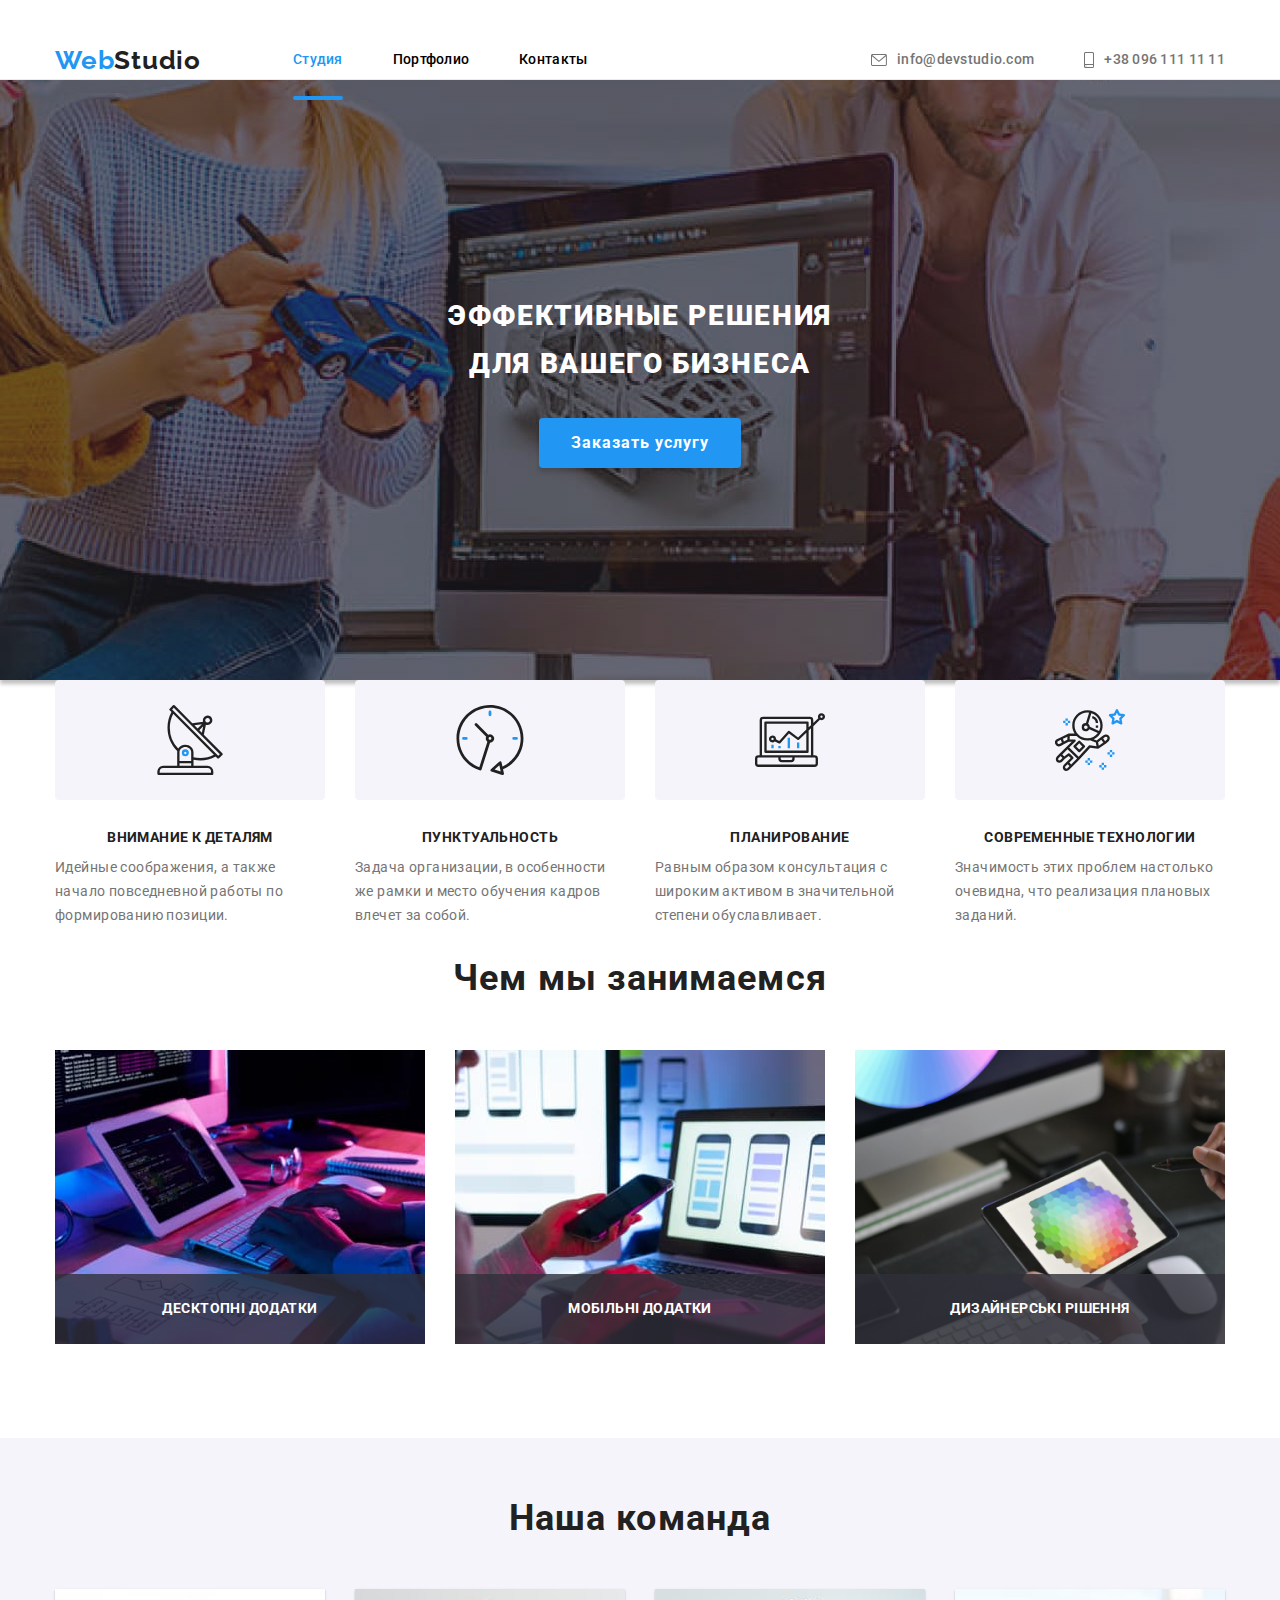
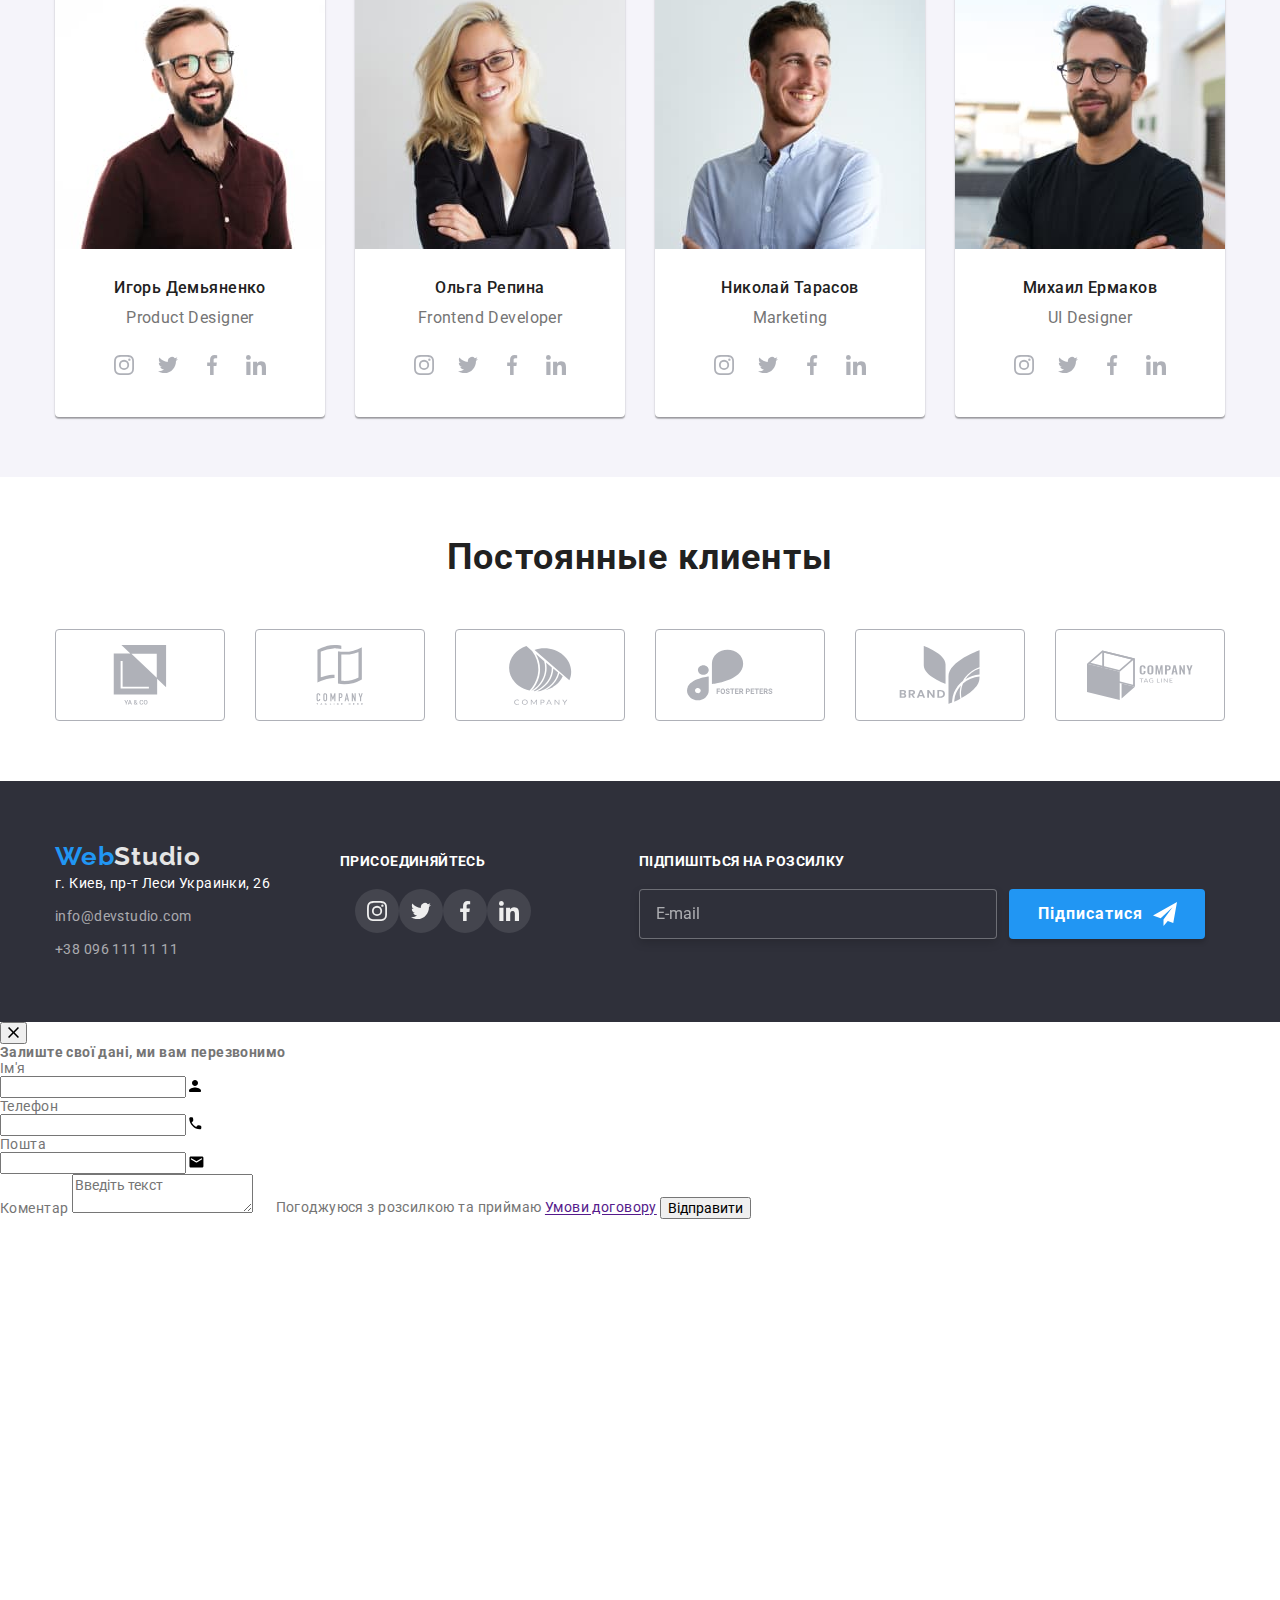
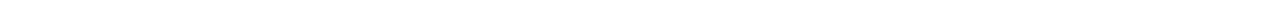
==== commit 6427ba2b: "Header" ====
--- a/index.html
+++ b/index.html
@@ -18,11 +18,10 @@
   <body>
     <header class="header">
       <div class="container main-nav">
+        <a class="link logo" href="./index.html" lang="en"
+          >Web<span class="logo-studio">Studio</span></a
+        >
         <nav class="header-nav">
-          <a class="link logo" href="./index.html" lang="en"
-            >Web<span class="logo-studio">Studio</span></a
-          >
-
           <ul class="list header-list">
             <li class="header-list__item">
               <a class="link header-list__link current" href="./index.html">
@@ -44,12 +43,9 @@
             <use href="./images/icons.svg#burger-icon"></use>
           </svg>
         </button>
-        <ul class="list header-list">
-          <li class="header-list__item">
-            <a
-              class="link header-list__link contakts"
-              href="mailto:info@devstudio.com"
-            >
+        <ul class="list header-list-cont contacts">
+          <li class="link-mail header-list__item">
+            <a class="link header-list__link" href="mailto:info@devstudio.com">
               <svg class="header-list__icon" width="16" height="12">
                 <use href="./images/icons.svg#icon-envelope"></use>
               </svg>
@@ -57,7 +53,7 @@
             >
           </li>
           <li class="header-list__item">
-            <a class="link header-list__link contakts" href="tel:+380961111111">
+            <a class="link header-list__link" href="tel:+380961111111">
               <svg class="header-list__icon" width="10" height="16">
                 <use href="./images/icons.svg#icon-smartphone"></use>
               </svg>
@@ -102,7 +98,7 @@
                 <a
                   lang="en"
                   href="mailto:info@devstudio.com"
-                  class="mobile-contacts-list__contact link"
+                  class="mobile-contacts-list__mail link"
                 >
                   info@devstudio.com
                 </a>
@@ -161,7 +157,9 @@
       </section>
       <section class="techology">
         <div class="container">
-          <h2 class="title technology-title">Наши особенности</h2>
+          <h2 class="title technology-title visually-hidden">
+            Наши особенности
+          </h2>
           <ul class="list techology-list">
             <li class="technology-list__item">
               <div class="technology-list__icon">
@@ -299,34 +297,35 @@
                     ./images/desktop/team/igor-270/igor-270.jpg    1x,
                     ./images/desktop/team/igor-270/igor-270@2x.jpg 2x
                   "
-                  media="(min-width=1200px)"
+                  media="(min-width: 1200px)"
+                  sizes="270px"
                 />
                 <source
                   srcset="
                     ./images/tablet/team/igor-354/igor-354.jpg    1x,
                     ./images/tablet/team/igor-354/igor-354@2x.jpg 2x
                   "
-                  media="(min-width=768px)"
+                  media="(min-width: 768px)"
+                  sizes="354px"
                 />
                 <source
                   srcset="
                     ./images/mobile/team/igor-450/igor-450.jpg    1x,
                     ./images/mobile/team/igor-450/igor-450@2x.jpg 2x
                   "
-                  media="(max-width=767px)"
+                  media="(max-width: 767px)"
+                  sizes="450px"
                 />
                 <img
                   class="team-list__img"
-                  src="./images/desktop/team/igor-270/igor-270.jpg"
+                  src="./images/desktop/team/igor-270/igor-270@2x.jpg"
                   alt="Игорь Демьяненко"
-                  width="270"
-                  height="260"
                 />
               </picture>
               <div class="team-worker">
                 <h3 class="title team-worker__name">Игорь Демьяненко</h3>
                 <p class="team-worker__descr" lang="en">Product Designer</p>
-                <ul class="list team-social">
+                <ul class="list team-social list-social">
                   <li class="team-social__item">
                     <a class="team-social__link" href="">
                       <svg class="team-social__img" width="20" height="20">
@@ -365,30 +364,35 @@
                     ./images/desktop/team/olga-270/olga-270.jpg    1x,
                     ./images/desktop/team/olga-270/olga-270@2x.jpg 2x
                   "
-                  media="(min-width=1200px)"
+                  media="(min-width: 1200px)"
+                  sizes="270px"
+                />
+                <source
                   srcset="
                     ./images/tablet/team/olga-354/olga-354.jpg    1x,
                     ./images/tablet/team/olga-354/olga-354@2x.jpg 2x
                   "
-                  media="(min-width=768px)"
+                  media="(min-width: 768px)"
+                  sizes="354px"
+                />
+                <source
                   srcset="
                     ./images/mobile/team/olga-450/olga-450.jpg    1x,
                     ./images/mobile/team/olga-450/olga-450@2x.jpg 2x
                   "
-                  media="(max-width=767px)"
+                  media="(max-width: 767px)"
+                  sizes="354px"
                 />
                 <img
                   class="team-list__img"
                   src="./images/mobile/team/olga-450/olga-450.jpg"
                   alt="Ольга Репина"
-                  width="270"
-                  height="260"
                 />
               </picture>
               <div class="team-worker">
                 <h3 class="title team-worker__name">Ольга Репина</h3>
                 <p class="team-worker__descr" lang="en">Frontend Developer</p>
-                <ul class="list team-social">
+                <ul class="list team-social list-social">
                   <li class="team-social__item">
                     <a class="team-social__link" href="">
                       <svg class="team-social__img" width="20" height="20">
@@ -427,30 +431,35 @@
                     ./images/desktop/team/nikolay-270/nikolay-270.jpg    1x,
                     ./images/desktop/team/nikolay-270/nikolay-270@2x.jpg 2x
                   "
-                  media="(min-width=1200px)"
+                  media="(min-width: 1200px)"
+                  sizes="270px"
+                />
+                <source
                   srcset="
                     ./images/tablet/team/nikolay-354/nikolay-354.jpg    1x,
                     ./images/tablet/team/nikolay-354/nikolay-354@2x.jpg 2x
                   "
-                  media="(min-width=768px)"
+                  media="(min-width: 768px)"
+                  sizes="354px"
+                />
+                <source
                   srcset="
                     ./images/mobile/team/nikolay-450/nikolay-450.jpg    1x,
                     ./images/mobile/team/nikolay-450/nikolay-450@2x.jpg 2x
                   "
-                  media="(max-width=767px)"
+                  media="(max-width:767px)"
+                  sizes="450"
                 />
                 <img
                   class="team-list__img"
                   src="./images/mobile/team/nikolay-450/nikolay-450.jpg"
                   alt="Николай Тарасов"
-                  width="270"
-                  height="260"
                 />
               </picture>
               <div class="team-worker">
                 <h3 class="title team-worker__name">Николай Тарасов</h3>
                 <p class="team-worker__descr" lang="en">Marketing</p>
-                <ul class="list team-social">
+                <ul class="list team-social list-social">
                   <li class="team-social__item">
                     <a class="team-social__link" href="">
                       <svg class="team-social__img" width="20" height="20">
@@ -489,34 +498,36 @@
                     ./images/desktop/team/mykhail-270/mykhail-270.jpg    1x,
                     ./images/desktop/team/mykhail-270/mykhail-270@2x.jpg 2x
                   "
-                  media="(min-width=1200px)"
+                  media="(min-width: 1200px)"
+                  sizes="270px"
                 />
                 <source
                   srcset="
                     ./images/tablet/team/mykhail-354/mykhail-354.jpg    1x,
                     ./images/tablet/team/mykhail-354/mykhail-354@2x.jpg 2x
                   "
-                  media="(min-width=768px)"
+                  media="(min-width:768px)"
+                  sizes="354px"
                 />
                 <source
                   srcset="
                     ./images/mobile/team/mykhail-450/mykhail-450.jpg    1x,
                     ./images/mobile/team/mykhail-450/mykhail-450@2x.jpg 2x
                   "
-                  media="(max-width=767px)"
+                  media="(max-width:767px)"
+                  sizes="450px"
+                  ;
                 />
                 <img
                   class="team-list__img"
                   src="./images/mobile/team/mykhail-450/mykhail-450.jpg"
                   alt="Михаил Ермаков"
-                  width="270"
-                  height="260"
                 />
               </picture>
               <div class="team-worker">
                 <h3 class="title team-worker__name">Михаил Ермаков</h3>
                 <p class="team-worker__descr" lang="en">UI Designer</p>
-                <ul class="list team-social">
+                <ul class="list team-social list-social">
                   <li class="team-social__item">
                     <a class="team-social__link" href="">
                       <svg class="team-social__img" width="20" height="20">
--- a/css/main.min.css
+++ b/css/main.min.css
@@ -1 +1 @@
-:root{--bakrnd-color-first: #E5E5E5;--bakrnd-color-second: #F5F4FA;--footer-color: #2F303A;--text-color-first: #757575;--text-color-tittle: #212121;--text-color-footer: rgba(255, 255, 255, 0.6);--text-banner-color: #FFFFFF;--accent-color: #2196F3;--first-font: "Roboto";--logo-font: "Raleway";--transition-duration: 250ms;--time-funcsion: cubic-bezier(0.4, 0, 0.2, 1);--animation-time: 250ms cubic-bezier(0.4, 0, 0.2, 1)}.visually-hidden{position:absolute;width:1px;height:1px;margin:-1px;border:0;padding:0;white-space:nowrap;clip-path:inset(100%);clip:rect(0 0 0 0);overflow:hidden}.link{color:var(--text-color-tittle);text-decoration:none}.link:hover,.link:focus,.link:active{color:var(--accent-color);fill:currentColor}@media screen and (max-width: 767px){.backdrop{position:fixed;top:0;left:0;width:100%;height:100%;background-color:rgba(0,0,0,.2);opacity:1;visibility:visible;transition:opacity 500ms cubic-bezier(0.4, 0, 0.2, 1),visibility 500ms cubic-bezier(0.4, 0, 0.2, 1)}.backdrop.is-hidden{opacity:0;visibility:hidden}.modal{position:absolute;top:35%;left:50%;background-color:var(--text-banner-color);width:calc(100% - 30px);max-width:450px;padding:40px;box-shadow:0px 1px 3px rgba(0,0,0,.12),0px 1px 1px rgba(0,0,0,.14),0px 2px 1px rgba(0,0,0,.2);border-radius:4px;opacity:1;transform:scale(1) translate(-50%, -50%);transition:transform 250ms cubic-bezier(0.4, 0, 0.2, 1)}.close-button{position:absolute;top:8px;right:8px;width:30px;height:30px;border-radius:50%;border:1px solid rgba(0,0,0,.1);padding:0;cursor:pointer;fill:#000;background-color:#fff;transition:fill var(--animation-time)}.close-button:hover,.close-button:focus{fill:var(--accent-color)}.icon-close{position:absolute;top:50%;left:50%;transform:translate(-50%, -50%)}.modal-form{display:block}.title-modal{font-size:20px;text-align:center;color:var(--text-color-tittle);margin-bottom:12px}.label-title{display:block;font-size:12px;line-height:1.16;letter-spacing:.01em;color:var(--text-color)}.form-lable{display:block;margin-bottom:4px;font-size:12px;line-height:1.16;letter-spacing:.01em;color:var(--text-color-first)}.form-fild{margin-bottom:10px}.modal-position-icon{position:relative}.modal-icon{position:absolute;top:50%;left:15px;transform:translateY(-50%);transition:fill var(--animation-time)}.form-input{display:block;width:100%;height:40px;padding-left:42px;border:1px solid rgba(33,33,33,.2);border-radius:4px;transition:border var(--animation-time);cursor:pointer}.form-input:focus-within{outline:none;border:1px solid var(--accent-color);border-radius:4px}.form-input:focus-within+.modal-icon{fill:var(--accent-color);cursor:pointer}textarea{display:block;resize:none;width:100%;height:120px;padding:12px 16px;cursor:pointer}textarea::placeholder{color:rgba(117,117,117,.5019607843)}.label-title-comment{display:block;font-size:12px;line-height:1.17;letter-spacing:.01em;color:var(--text-color-first);margin-bottom:4px}.label-comment{display:block;margin-bottom:20px}.comment{border:1px solid rgba(33,33,33,.2);border-radius:4px;transition:border var(--animation-time)}.comment:focus-within{outline:none;border:1px solid var(--accent-color);border-radius:4px}.form-checkbox{display:flex;align-items:center;justify-content:center;margin-bottom:30px}.checkbox-title{font-weight:400;font-size:14px;line-height:1.71;color:var(--text-color-first)}.checkbox-icon{display:inline-flex;align-items:center;justify-content:center;width:16px;height:15px;outline:2px solid #212121;outline-offset:-2px;border-radius:2px;margin-right:4px;transition:background-color var(--animation-time),outline var(--animation-time)}.form-accept:checked+.checkbox-icon{background-color:var(--accent-color);outline:2px solid var(--accent-color);outline-offset:-2px}.modal-form-button{display:block;margin-left:auto;margin-right:auto;padding:10px 56px 10px 55px;font-weight:700;line-height:1.88;align-items:center;text-align:center;letter-spacing:.06em;color:var(--text-banner-color);border:0;border-radius:4px;background:#188ce8;box-shadow:0px 4px 4px rgba(0,0,0,.15)}.contract{color:var(--accent-color)}}@media screen and (min-width: 1200px){.modal{min-width:528px;min-height:581px}}.title{color:var(--text-color-tittle);font-size:14px;font-weight:700;line-height:1.14}.portfolio-header{border:1px solid #ececec}@media screen and (max-width: 767px){.mobile-menu{position:fixed;width:100%;height:100%;max-height:796px;z-index:1000;top:0;left:0;background-color:#fff;box-shadow:0 0 0 100vmax rgba(0,0,0,.5);opacity:0;visibility:hidden;pointer-events:none;transition:opacity 500ms linear,visibility 500ms linear}.mobile-menu.is-open{opacity:1;visibility:visible;pointer-events:auto}.mobile-menu_container{position:relative;padding-left:25px;padding-top:48px;padding-bottom:58px}.mobile-menu_close-btn{position:absolute;top:15px;right:15px;background-color:rgba(0,0,0,0);border:none;padding:0;line-height:0;cursor:pointer}.mobile-menu_close-btn:hover,.mobile-menu_close-btn:focus{fill:var(--accent-color)}.mobile-menu_close-icon{width:40px;height:40px}}@media screen and (min-width: 768px){.mobile-menu{display:none}}ul,h1,h2,h3,p{margin:0}body{font-family:"Roboto","Raleway",sans-serif;color:var(--text-color-first);font-weight:400;font-size:14px;letter-spacing:.03em}.list{list-style:none}.list-mobile{list-style:none;padding-left:0;margin:0}.main{line-height:1.71}.container{padding-right:15px;padding-left:15px}@media screen and (min-width: 480px){.container{width:480px;margin-left:auto;margin-right:auto}}@media screen and (min-width: 768px){.container{width:768px}}@media screen and (min-width: 1200px){.container{width:1200px}}@media screen and (max-width: 767px){.header-list{display:none}.mobile-menu-open{border:none;background-color:rgba(0,0,0,0);padding:0;height:40px}.mobile-menu-open:hover,.mobile-menu-open:focus{fill:var(--accent-color);cursor:pointer}.mobile-nav-list,.mobile-contacts-list,.mobile-social-list{font-weight:500}.mobile-nav-list__item:not(:last-child),.mobile-contacts-list__item:not(:last-child){margin-bottom:32px}.mobile-nav-list{padding-bottom:302px}.mobile-nav-list__item:hover>.mobile-nav-list__link,.mobile-nav-list__item:focus>.mobile-nav-list__link{color:var(--accent-color)}.mobile-nav-list__link{font-size:40px;line-height:1.175;letter-spacing:.02em;color:var(--text-color-tittle)}.mobile-contacts-list{padding-bottom:64px}.mobile-contacts-list__contact{font-size:24px;line-height:1.1666666667;letter-spacing:.02em;color:inherit}.mobile-contacts-list__contact[href^="tel:"]{font-size:34px;line-height:1.1764705882;color:var(--accent-color)}.mobile-social-list{display:flex}.mobile-social-list__link{font-size:18px;line-height:1.2222222222;letter-spacing:.02em;color:var(--accent-color)}.mobile-social-list__item:not(:last-child){margin-right:10px}.mobile-social-list__item:not(:last-child)::after{content:"";border-right:1px solid rgba(33,33,33,.2);margin-left:10px}.header{padding-top:16px;padding-bottom:16px}.main-nav{display:flex;align-items:center;justify-content:space-between}.logo{color:var(--accent-color);font-family:var(--logo-font);font-weight:700;font-size:26px;line-height:1.19;letter-spacing:.03em}.logo-studio{color:var(--text-color-tittle)}}@media screen and (min-width: 768px){.mobile-menu-open{display:none}}.footer{padding-top:60px;padding-bottom:60px;background-color:var(--footer-color)}.footer-logo{padding:0;margin-bottom:20px}.footer-address{color:var(--text-banner-color);font-style:normal;line-height:1.71}.footer-link{display:inline-block;margin-top:9px;color:var(--text-color-footer);transition:color var(--animation-time)}.logo-studio-footer{color:var(--bakrnd-color-first)}.footer-social-title{font-family:"Roboto";font-weight:700;font-size:14px;line-height:16px;letter-spacing:.03em;text-transform:uppercase;color:#fff;padding-top:12px;padding-bottom:20px}.footer-container{display:flex}.footer-contacts{display:inline-block;padding-right:70px}.social-footer{display:inline-block;width:206px;height:80px}.footer-social{display:flex;padding-bottom:30px;padding-left:0px;justify-content:center}.team-social__link-footer{display:flex;width:44px;height:44px;border:0;border-radius:50%;justify-content:center;align-items:center;color:#eee;background:rgba(255,255,255,.1);transition:background-color var(--animation-time)}.team-social__link-footer:hover,.team-social__link-footer:focus{color:#eee;background-color:var(--accent-color)}.team-social__item{display:flex}.team-social__item:not(:last-child){margin-right:10px}.team-social__img{fill:currentColor}.footer-form-container{margin-left:93px}.footer-form{display:flex;margin-right:0}.footer-form-fild{display:flex;margin-bottom:0px}.footer-subscribe{width:358px;height:50px;background-color:var(--footer-color);border:1px solid rgba(255,255,255,.3);filter:drop-shadow(0px 4px 4px rgba(0, 0, 0, 0.15));border-radius:4px;margin-right:12px;padding-right:5px;padding-left:16px;color:var(--text-banner-color);transition:border var(--animation-time)}.footer-subscribe:focus{transition:border var(--animation-time)}.footer-subscribe::placeholder{width:47px;height:20px;font-weight:400;font-size:16px;line-height:1.25;align-items:center;color:rgba(255,255,255,.6)}.button-footer{position:relative;border-radius:4px;border:none;background-color:var(--accent-color);color:var(--text-banner-color);height:50px;font-weight:700;font-size:16px;line-height:1.88;letter-spacing:.06em;padding:10px 62px 10px 29px;box-shadow:0px 4px 4px rgba(0,0,0,.15);cursor:pointer}.button-footer-icon{position:absolute;top:13px;right:28px}@media screen and (max-width: 767px){.banner{display:flex;flex-direction:column;justify-content:center;align-items:center;background-image:linear-gradient(rgba(47, 48, 58, 0.4), rgba(47, 48, 58, 0.4)),url(/images/mobile/hero/hero-480/hero-480.jpg);background-color:rgba(47,48,58,.4);background-repeat:no-repeat;background-position:center;box-shadow:0px 4px 4px rgba(0,0,0,.25);max-width:480px;max-height:400px;margin-left:auto;margin-right:auto;padding-top:118px;padding-bottom:118px;background-color:var(--footer-color)}.banner__title{margin-left:auto;margin-right:auto;margin-bottom:30px;color:var(--text-banner-color);font-weight:900;letter-spacing:.06em;text-align:center;text-transform:uppercase}.banner__button{display:block;font-family:var(--first-font);color:var(--text-banner-color);font-weight:700;font-size:16px;line-height:1.88;letter-spacing:.06em;margin-left:auto;margin-right:auto;padding:10px 32px;background-color:var(--accent-color);box-shadow:0px 4px 4px rgba(0,0,0,.15);border-radius:4px;border:0;transition:color var(--animation-time)}}@media screen and (max-width: 767px){.techology{padding:60px 15px}.technology-title{display:none}.techology-list{display:block;padding:0}.technology-list__item{margin-bottom:30px}.technology-list__icon{display:flex;justify-content:center;align-items:center;height:120px;border-radius:4px;background-color:var(--bakrnd-color-second);margin-bottom:30px}.technology-list__title{text-align:center;margin-bottom:10px}}.clients{padding-top:94px;padding-bottom:94px}.clients-list{display:flex;justify-content:space-between;padding-left:0px;transition:color var(--animation-time)}.clients-list__link{display:flex;justify-content:center;align-items:center;border:1px solid #afb1b8;border-radius:4px;fill:#afb1b8;color:#afb1b8;width:100%;height:100%;transition:border var(--animation-time)}.clients-list__link:hover svg,.clients-list__link:focus svg{fill:currentColor}.clients-list__link:hover,.clients-list__link:focus{border-color:#2196f3;fill:currentColor}.clients-list__item{height:92px;width:170px}.clients-list__icon{fill:#afb1b8;transition:fill var(--animation-time)}.clients-list__icon:hover,.clients-list__icon:focus{fill:currentColor}@media screen and (max-width: 767px){.works{display:none}}@media screen and (min-width: 768px){.works{padding-bottom:94px}.works-list{display:flex;justify-content:space-between;padding-left:0px}.works-title{margin-bottom:50px}.works-list__img,.team-list__img,.portfolio-list__img{display:block}.works-list__item{position:relative}.works-list__overlay{position:absolute;bottom:0;left:0;width:100%;height:70px;background-color:rgba(47,48,58,.8);display:flex;justify-content:center;align-items:center}.works-list__description{font-size:14px;font-weight:700;line-height:1.14;text-transform:uppercase;color:var(--text-banner-color);margin:0}}.team{background-color:var(--bakrnd-color-second);padding-top:94px;padding-bottom:94px}.team-list{display:flex;padding-left:0px;justify-content:space-between}.team-list__item{background:#fff;box-shadow:0px 1px 3px rgba(0,0,0,.12),0px 1px 1px rgba(0,0,0,.14),0px 2px 1px rgba(0,0,0,.2);border-radius:0px 0px 4px 4px}.team-list__item:not(:first-child){margin-left:30px}.team-title,.clients-title{margin-bottom:50px}.team-title,.works-title,.clients-title{font-size:36px;line-height:1.17;text-align:center}.team-worker{background:var(--text-banner-color);padding:30px 0px}.team-worker__name{font-weight:500;font-size:16px;line-height:1.188;text-align:center}.team-worker__descr{margin-top:10px;font-size:16px;line-height:1.188;text-align:center}.team-social{display:flex;padding-top:16px;padding-left:0px;justify-content:center}.team-social__link{display:flex;width:44px;height:44px;border:0;border-radius:50%;justify-content:center;align-items:center;color:#afb1b8;transition:background-color var(--animation-time),color var(--animation-time)}.team-social__link:hover,.team-social__link:focus{color:#fff;background-color:var(--accent-color)}.team-social__item{display:flex}.team-social__item:not(:last-child){margin-right:10px}.team-social__img{fill:currentColor}.portfolio-works{padding-top:94px;padding-bottom:94px}.portfolio-list__title{color:var(--text-color-tittle);font-weight:700;font-size:18px;line-height:2;letter-spacing:.06em}.portfolio-title{display:none}.menu-list{display:flex;justify-content:center;margin-bottom:50px}.portfolio-list__descript{border:1px solid #eee;padding:20px 24px}.portfolio-list__text{color:var(--text-color-first);font-size:16px;line-height:1.86}.portfolio-menu{padding:6px 22px;border:0;border-radius:4px;font-family:var(--first-font);color:var(--text-color-tittle);font-weight:500;font-size:16px;line-height:1.6;text-align:center;letter-spacing:.03em;cursor:pointer;transition:background-color var(--transition-duration) var(--time-funcsion),color var(--transition-duration) var(--time-funcsion),box-shadow var(--transition-duration) var(--time-funcsion)}.portfolio-menu:hover,.portfolio-menu:focus{color:var(--text-banner-color);background-color:var(--accent-color);box-shadow:0px 3px 1px rgba(0,0,0,.1),0px 1px 2px rgba(0,0,0,.08),0px 2px 2px rgba(0,0,0,.12)}.menu-list__item:not(:last-child){margin-right:8px}.portfolio-list__container{position:relative;overflow:hidden}.portfolio-list{display:flex;padding-left:0px;flex-wrap:wrap;gap:30px;justify-content:space-between;align-content:space-between}.portfolio-list__link{display:block;transition:box-shadow var(--animation-time)}.portfolio-list__link:hover,.portfolio-list__link:focus{box-shadow:0px 1px 1px rgba(0,0,0,.12),0px 4px 4px rgba(0,0,0,.06),1px 4px 6px rgba(0,0,0,.16)}.portfolio-list__slider_text{font-weight:400;color:#fff;font-size:18px;line-height:1.5;padding:63px 24px 63px 24px;margin:0}.portfolio-list__slider{position:absolute;bottom:-1%;width:100%;height:100%;background-color:rgba(33,150,243,.9);transform:translateY(100%);transition:transform 250ms cubic-bezier(0.4, 0, 0.2, 1)}.portfolio-list__link:hover .portfolio-list__slider{transform:translateY(0)}/*# sourceMappingURL=main.min.css.map */+:root{--bakrnd-color-first: #E5E5E5;--bakrnd-color-second: #F5F4FA;--footer-color: #2F303A;--text-color-first: #757575;--text-color-tittle: #212121;--text-color-footer: rgba(255, 255, 255, 0.6);--text-banner-color: #FFFFFF;--accent-color: #2196F3;--first-font: "Roboto";--logo-font: "Raleway";--transition-duration: 250ms;--time-funcsion: cubic-bezier(0.4, 0, 0.2, 1);--animation-time: 250ms cubic-bezier(0.4, 0, 0.2, 1)}.visually-hidden{position:absolute;width:1px;height:1px;margin:-1px;border:0;padding:0;white-space:nowrap;clip-path:inset(100%);clip:rect(0 0 0 0);overflow:hidden}.link{color:var(--text-color-tittle);text-decoration:none}.link:hover,.link:focus,.link:active{color:var(--accent-color);fill:currentColor}@media screen and (max-width: 767px){.backdrop{position:fixed;top:0;left:0;width:100%;height:100%;background-color:rgba(0,0,0,.2);opacity:1;visibility:visible;transition:opacity 500ms cubic-bezier(0.4, 0, 0.2, 1),visibility 500ms cubic-bezier(0.4, 0, 0.2, 1)}.backdrop.is-hidden{opacity:0;visibility:hidden}.modal{position:absolute;top:35%;left:50%;background-color:var(--text-banner-color);width:calc(100% - 30px);max-width:450px;padding:40px;box-shadow:0px 1px 3px rgba(0,0,0,.12),0px 1px 1px rgba(0,0,0,.14),0px 2px 1px rgba(0,0,0,.2);border-radius:4px;opacity:1;transform:scale(1) translate(-50%, -50%);transition:transform 250ms cubic-bezier(0.4, 0, 0.2, 1)}.close-button{position:absolute;top:8px;right:8px;width:30px;height:30px;border-radius:50%;border:1px solid rgba(0,0,0,.1);padding:0;cursor:pointer;fill:#000;background-color:#fff;transition:fill var(--animation-time)}.close-button:hover,.close-button:focus{fill:var(--accent-color)}.icon-close{position:absolute;top:50%;left:50%;transform:translate(-50%, -50%)}.modal-form{display:block}.title-modal{font-size:20px;text-align:center;color:var(--text-color-tittle);margin-bottom:12px}.label-title{display:block;font-size:12px;line-height:1.16;letter-spacing:.01em;color:var(--text-color)}.form-lable{display:block;margin-bottom:4px;font-size:12px;line-height:1.16;letter-spacing:.01em;color:var(--text-color-first)}.form-fild{margin-bottom:10px}.modal-position-icon{position:relative}.modal-icon{position:absolute;top:50%;left:15px;transform:translateY(-50%);transition:fill var(--animation-time)}.form-input{display:block;width:100%;height:40px;padding-left:42px;border:1px solid rgba(33,33,33,.2);border-radius:4px;transition:border var(--animation-time);cursor:pointer}.form-input:focus-within{outline:none;border:1px solid var(--accent-color);border-radius:4px}.form-input:focus-within+.modal-icon{fill:var(--accent-color);cursor:pointer}textarea{display:block;resize:none;width:100%;height:120px;padding:12px 16px;cursor:pointer}textarea::placeholder{color:rgba(117,117,117,.5019607843)}.label-title-comment{display:block;font-size:12px;line-height:1.17;letter-spacing:.01em;color:var(--text-color-first);margin-bottom:4px}.label-comment{display:block;margin-bottom:20px}.comment{border:1px solid rgba(33,33,33,.2);border-radius:4px;transition:border var(--animation-time)}.comment:focus-within{outline:none;border:1px solid var(--accent-color);border-radius:4px}.form-checkbox{display:flex;align-items:center;justify-content:center;margin-bottom:30px}.checkbox-title{font-weight:400;font-size:14px;line-height:1.71;color:var(--text-color-first)}.checkbox-icon{display:inline-flex;align-items:center;justify-content:center;width:16px;height:15px;outline:2px solid #212121;outline-offset:-2px;border-radius:2px;margin-right:4px;transition:background-color var(--animation-time),outline var(--animation-time)}.form-accept:checked+.checkbox-icon{background-color:var(--accent-color);outline:2px solid var(--accent-color);outline-offset:-2px}.modal-form-button{display:block;margin-left:auto;margin-right:auto;padding:10px 56px 10px 55px;font-weight:700;line-height:1.88;align-items:center;text-align:center;letter-spacing:.06em;color:var(--text-banner-color);border:0;border-radius:4px;background:#188ce8;box-shadow:0px 4px 4px rgba(0,0,0,.15)}.contract{color:var(--accent-color)}}@media screen and (min-width: 1200px){.modal{min-width:528px;min-height:581px}}.title{color:var(--text-color-tittle);font-size:14px;font-weight:700;line-height:1.14}.portfolio-header{border:1px solid #ececec}@media screen and (max-width: 767px){.mobile-menu{position:fixed;width:100%;height:100%;max-height:796px;z-index:1000;top:0;left:0;background-color:#fff;box-shadow:0 0 0 100vmax rgba(0,0,0,.5);opacity:0;visibility:hidden;pointer-events:none;transition:opacity 500ms linear,visibility 500ms linear}.mobile-menu.is-open{opacity:1;visibility:visible;pointer-events:auto}.mobile-menu_container{position:relative;padding-left:25px;padding-top:48px;padding-bottom:58px}.mobile-menu_close-btn{position:absolute;top:15px;right:15px;background-color:rgba(0,0,0,0);border:none;padding:0;line-height:0;cursor:pointer}.mobile-menu_close-btn:hover,.mobile-menu_close-btn:focus{fill:var(--accent-color)}.mobile-menu_close-icon{width:40px;height:40px}}@media screen and (min-width: 768px){.mobile-menu{display:none}}ul,h1,h2,h3,p{margin:0;padding:0}body{font-family:"Roboto","Raleway",sans-serif;color:var(--text-color-first);font-weight:400;font-size:14px;letter-spacing:.03em}.list{list-style:none}.list-mobile{list-style:none;padding-left:0;margin:0}.main{line-height:1.71}.container{padding-right:15px;padding-left:15px}@media screen and (min-width: 480px){.container{width:480px;margin-left:auto;margin-right:auto}}@media screen and (min-width: 768px){.container{width:768px}}@media screen and (min-width: 1200px){.container{width:1200px}}.header{background-color:#fff;border-bottom:1px solid #ececec;min-height:40px}@media screen and (min-width: 480px){.header{height:60px}}@media screen and (min-width: 768px){.header{padding-top:20px;height:80px}}@media screen and (min-width: 1200px){.header{height:80px}}.logo{width:145px;height:31px;color:var(--accent-color);font-family:var(--logo-font);font-weight:700;font-size:26px;line-height:1.19;letter-spacing:.03em}.logo-studio{color:var(--text-color-tittle)}.main-nav{display:flex;align-items:center}.header-nav{display:block;color:#000}.header-list{display:none}@media screen and (min-width: 768px){.header-list{display:flex;margin-left:93px}}.link-mail{display:block ruby}.header-list__item:not(:last-child){margin-right:50px}.header-list__link,.header-list__linktel{padding-top:32px;padding-bottom:32px;font-weight:500;font-size:14px;line-height:1.14;letter-spacing:.02em;color:var(--primary-text-color);transition:color 250ms cubic-bezier(0.4, 0, 0.2, 1)}.header-list__link:hover,.header-list__linktel:hover,.header-list__link:focus,.header-list__linktel:focus{color:var(--accent-color)}.header-list-cont{margin-left:auto}@media screen and (min-width: 768px)and (max-width: 1199px){.header-list-cont{margin-left:66px}}.contacts{display:none}@media screen and (min-width: 768px){.contacts{display:inline-block}}@media screen and (min-width: 1200px){.contacts{display:flex;justify-content:center}}@media screen and (min-width: 1200px){.header-list__item:not(:last-child){margin-right:50px}}.header-list__link,.header-list__linktel{padding-top:32px;padding-bottom:32px;font-weight:500;font-size:14px;line-height:1.14;letter-spacing:.02em;color:var(--titl-text-color);transition:color 250ms cubic-bezier(0.4, 0, 0.2, 1)}@media screen and (min-width: 1200px){.header-list__link,.header-list__linktel{display:flex;align-items:center}}.header-list__link:hover,.header-list__linktel:hover,.header-list__link:focus,.header-list__linktel:focus{color:var(--accent-color)}.header-list__icon{fill:currentColor;margin-right:10px}@media screen and (min-width: 1200px){.header-list__linktel{display:flex;align-items:center}}.current{position:relative;color:var(--accent-color);transition-property:background-color;transition-duration:250ms}.current::after{position:absolute;content:"";display:block;color:var(--accent-color);left:0;bottom:0;width:100%;height:4px;background-size:cover;background-color:var(--accent-color);border-radius:2px;transition:250ms cubic-bezier(0.4, 0, 0.2, 1)}.mobile-menu-open{margin-left:auto;display:none;padding:0;margin-left:auto;border:none;background-color:#fff;transition:fill 250ms cubic-bezier(0.4, 0, 0.2, 1)}@media screen and (max-width: 767px){.mobile-menu-open{display:block}}.mobile-menu-open:focus{fill:#2196f3}.mobile-menu{position:fixed;top:0;background-color:#fff;z-index:2;width:100vw;height:100vh;padding-top:48px;padding-bottom:48px}.mobile-menu>.container{height:100%;display:flex;flex-direction:column;justify-content:space-between;overflow:scroll}.mobile-menu_close-btn{display:block;margin-left:auto;border:none;background-color:rgba(0,0,0,0)}.mobile-nav-list__item:not(:last-child){margin-bottom:32px}.mobile-nav-list__link{display:block;font-weight:500;font-size:40px;line-height:1.17;letter-spacing:.02em;color:var(--primary-text-color);transition:color 250ms cubic-bezier(0.4, 0, 0.2, 1)}.mobile-nav-list__link:hover,.mobile-nav-list__link:focus{color:var(--accent-color)}.mobile-contacts-list__item{margin-bottom:32px}.mobile-contacts-list__contact{font-weight:500;font-size:34px;line-height:1.17;letter-spacing:.02em;color:#2196f3}.mobile-contacts-list__mail{font-weight:500;font-size:24px;line-height:1.16;letter-spacing:.02em;color:#757575}.mobile-social-list{display:inline-flex}.mobile-social-list__item{position:relative;display:flex;align-items:center}.mobile-social-list__item:not(:last-child)::after{content:"";width:22px;height:1px;background:rgba(33,33,33,.2);transform:rotate(90deg)}.mobile-social-list__link{position:relative;font-weight:500;font-size:12px;line-height:1.22;letter-spacing:.02em;color:#2196f3}@media screen and (min-width: 480px){.mobile-social-list__link{font-weight:500;font-size:18px;line-height:1.22;letter-spacing:.02em}}.footer{padding-top:60px;padding-bottom:60px;background-color:var(--footer-color)}.footer-logo{padding:0;margin-bottom:20px}.footer-address{color:var(--text-banner-color);font-style:normal;line-height:1.71}.footer-link{display:inline-block;margin-top:9px;color:var(--text-color-footer);transition:color var(--animation-time)}.logo-studio-footer{color:var(--bakrnd-color-first)}.footer-social-title{font-family:"Roboto";font-weight:700;font-size:14px;line-height:16px;letter-spacing:.03em;text-transform:uppercase;color:#fff;padding-top:12px;padding-bottom:20px}.footer-container{display:flex}.footer-contacts{display:inline-block;padding-right:70px}.social-footer{display:inline-block;width:206px;height:80px}.footer-social{display:flex;padding-bottom:30px;padding-left:0px;justify-content:center}.team-social__link-footer{display:flex;width:44px;height:44px;border:0;border-radius:50%;justify-content:center;align-items:center;color:#eee;background:rgba(255,255,255,.1);transition:background-color var(--animation-time)}.team-social__link-footer:hover,.team-social__link-footer:focus{color:#eee;background-color:var(--accent-color)}.team-social__item{display:flex}.team-social__img{fill:currentColor}.footer-form-container{margin-left:93px}.footer-form{display:flex;margin-right:0}.footer-form-fild{display:flex;margin-bottom:0px}.footer-subscribe{width:358px;height:50px;background-color:var(--footer-color);border:1px solid rgba(255,255,255,.3);filter:drop-shadow(0px 4px 4px rgba(0, 0, 0, 0.15));border-radius:4px;margin-right:12px;padding-right:5px;padding-left:16px;color:var(--text-banner-color);transition:border var(--animation-time)}.footer-subscribe:focus{transition:border var(--animation-time)}.footer-subscribe::placeholder{width:47px;height:20px;font-weight:400;font-size:16px;line-height:1.25;align-items:center;color:rgba(255,255,255,.6)}.button-footer{position:relative;border-radius:4px;border:none;background-color:var(--accent-color);color:var(--text-banner-color);height:50px;font-weight:700;font-size:16px;line-height:1.88;letter-spacing:.06em;padding:10px 62px 10px 29px;box-shadow:0px 4px 4px rgba(0,0,0,.15);cursor:pointer}.button-footer-icon{position:absolute;top:13px;right:28px}.banner{display:flex;flex-direction:column;justify-content:center;align-items:center;background-image:linear-gradient(rgba(47, 48, 58, 0.4), rgba(47, 48, 58, 0.4)),url(/images/mobile/hero/hero-480/hero-480.jpg);background-image:linear-gradient(rgba(47, 48, 58, 0.4), rgba(47, 48, 58, 0.4)),url(/images/mobile/hero/hero-480/hero-480@2x.jpg);background-color:rgba(47,48,58,.4);background-repeat:no-repeat;background-position:center;box-shadow:0px 4px 4px rgba(0,0,0,.25);max-width:480px;max-height:400px;margin-left:auto;margin-right:auto;padding-top:118px;padding-bottom:118px;background-color:var(--footer-color)}@media screen and (min-width: 768px){.banner{background-image:linear-gradient(rgba(47, 48, 58, 0.4), rgba(47, 48, 58, 0.4)),url(/images/tablet/hero/hero-768.jpg);background-image:linear-gradient(rgba(47, 48, 58, 0.4), rgba(47, 48, 58, 0.4)),url(/images/tablet/hero/hero-768@2x.jpg);max-width:768px;max-height:400px}}@media screen and (min-width: 1200px){.banner{background-image:linear-gradient(rgba(47, 48, 58, 0.4), rgba(47, 48, 58, 0.4)),url(/images/header-img.jpg);background-image:linear-gradient(rgba(47, 48, 58, 0.4), rgba(47, 48, 58, 0.4)),url(/images/desktop/hero/hero-1600@2x.jpg);max-width:1600px;min-height:600px}}.banner__title{margin-left:auto;margin-right:auto;margin-bottom:30px;color:var(--text-banner-color);font-weight:900;letter-spacing:.06em;text-align:center;text-transform:uppercase}.banner__button{display:block;font-family:var(--first-font);color:var(--text-banner-color);font-weight:700;font-size:16px;line-height:1.88;letter-spacing:.06em;margin-left:auto;margin-right:auto;padding:10px 32px;background-color:var(--accent-color);box-shadow:0px 4px 4px rgba(0,0,0,.15);border-radius:4px;border:0;transition:color var(--animation-time)}@media screen and (min-width: 768px){.techology-list{display:flex;flex-wrap:wrap;gap:30px}}@media screen and (max-width: 767px){.technology-list__item:not(:last-child){margin-bottom:30px}}@media screen and (min-width: 768px){.technology-list__item{width:calc((100% - 30px)/2)}}@media screen and (min-width: 1200px){.technology-list__item{width:calc((100% - 90px)/4)}}.technology-list__item{margin-bottom:30px}.technology-list__icon{display:flex;justify-content:center;align-items:center;height:120px;border-radius:4px;background-color:var(--bakrnd-color-second);margin-bottom:30px}.technology-list__title{text-align:center;margin-bottom:10px}.clients{padding:60px 0}.clients-title{text-align:center;font-weight:700;font-size:36px;line-height:1.16;letter-spacing:.03em;margin-bottom:50px;color:var(-text-color-tittle)}@media screen and (max-width: 1199px){.clients-title{font-weight:700;font-size:28px;line-height:1.16;letter-spacing:.03em;margin-bottom:30px}}.clients-list{display:flex;flex-wrap:wrap;gap:30px;padding-left:0px;transition:color var(--animation-time)}.clients-list__item{height:92px;width:170px}@media screen and (min-width: 320px)and (max-width: 767px){.clients-list__item{width:calc((100% - 30px)/2)}}@media screen and (min-width: 768px){.clients-list__item{width:calc((100% - 60px)/3)}}@media screen and (min-width: 1200px){.clients-list__item{width:calc((100% - 150px)/6)}}.clients-list__link{display:flex;justify-content:center;align-items:center;border:1px solid #afb1b8;border-radius:4px;fill:#afb1b8;color:#afb1b8;width:100%;height:100%;transition:border var(--animation-time)}.clients-list__link:hover svg,.clients-list__link:focus svg{fill:currentColor}.clients-list__link:hover,.clients-list__link:focus{border-color:#2196f3;fill:currentColor}.clients-list__icon{fill:#afb1b8;transition:fill var(--animation-time)}.clients-list__icon:hover,.clients-list__icon:focus{fill:currentColor}@media screen and (max-width: 1199px){.works{display:none}}@media screen and (min-width: 1200px){.works{padding-bottom:94px}.works-list{display:flex;justify-content:space-between;padding-left:0px}.works-title{margin-bottom:50px;text-align:center;font-weight:700;font-size:36px;line-height:1.16;letter-spacing:.03em;color:var(-text-color-tittle)}.works-list__img,.team-list__img,.portfolio-list__img{display:block}.works-list__item{position:relative}.works-list__overlay{position:absolute;bottom:0;left:0;width:100%;height:70px;background-color:rgba(47,48,58,.8);display:flex;justify-content:center;align-items:center}.works-list__description{font-size:14px;font-weight:700;line-height:1.14;text-transform:uppercase;color:var(--text-banner-color);margin:0}}.team{background-color:var(--bakrnd-color-second);padding:60px 0px}.team-title{text-align:center;font-weight:700;font-size:36px;line-height:1.16;letter-spacing:.03em;margin-bottom:50px;color:var(-text-color-tittle)}@media screen and (max-width: 1199px){.team-title{font-weight:700;font-size:28px;line-height:1.16;letter-spacing:.03em;margin-bottom:30px}}.team-list{display:flex;flex-wrap:wrap;gap:30px}.team-list__item{width:100%;left:815px;top:1632px;box-shadow:0px 1px 3px rgba(0,0,0,.12),0px 1px 1px rgba(0,0,0,.14),0px 2px 1px rgba(0,0,0,.2);border-radius:0px 0px 4px 4px;background-color:var(--text-banner-color)}@media screen and (min-width: 768px){.team-list__item{width:calc((100% - 30px)/2)}}@media screen and (min-width: 1200px){.team-list__item{width:calc((100% - 90px)/4)}}.team-worker{padding:30px 0;text-align:center}.team-worker__name{margin-bottom:10px;font-weight:500;font-size:16px;line-height:1.18;color:var(--text-color-tittle)}.team-worker__descr{margin-bottom:16px;font-size:16px;line-height:1.19;color:var(--secondary-text)}.list-social{display:flex;align-items:center}.team-social{margin-top:16px;padding:0;justify-content:center;color:var(--text-banner-color)}.team-social__item{width:44px;height:44px}.team-social__link{display:flex;justify-content:center;align-items:center;width:100%;height:100%;border-radius:50%;color:#afb1b8;transition:color 250ms cubic-bezier(0.4, 0, 0.2, 1),background-color 250ms cubic-bezier(0.4, 0, 0.2, 1)}.team-social__link:hover,.team-social__link:focus{color:#fff;background-color:var(--accent-color)}.team-social__img{fill:currentColor}.portfolio-works{padding-top:94px;padding-bottom:94px}.portfolio-list__title{color:var(--text-color-tittle);font-weight:700;font-size:18px;line-height:2;letter-spacing:.06em}.portfolio-title{display:none}.menu-list{display:flex;justify-content:center;margin-bottom:50px}.portfolio-list__descript{border:1px solid #eee;padding:20px 24px}.portfolio-list__text{color:var(--text-color-first);font-size:16px;line-height:1.86}.portfolio-menu{padding:6px 22px;border:0;border-radius:4px;font-family:var(--first-font);color:var(--text-color-tittle);font-weight:500;font-size:16px;line-height:1.6;text-align:center;letter-spacing:.03em;cursor:pointer;transition:background-color var(--transition-duration) var(--time-funcsion),color var(--transition-duration) var(--time-funcsion),box-shadow var(--transition-duration) var(--time-funcsion)}.portfolio-menu:hover,.portfolio-menu:focus{color:var(--text-banner-color);background-color:var(--accent-color);box-shadow:0px 3px 1px rgba(0,0,0,.1),0px 1px 2px rgba(0,0,0,.08),0px 2px 2px rgba(0,0,0,.12)}.menu-list__item:not(:last-child){margin-right:8px}.portfolio-list__container{position:relative;overflow:hidden}.portfolio-list{display:flex;padding-left:0px;flex-wrap:wrap;gap:30px;justify-content:space-between;align-content:space-between}.portfolio-list__link{display:block;transition:box-shadow var(--animation-time)}.portfolio-list__link:hover,.portfolio-list__link:focus{box-shadow:0px 1px 1px rgba(0,0,0,.12),0px 4px 4px rgba(0,0,0,.06),1px 4px 6px rgba(0,0,0,.16)}.portfolio-list__slider_text{font-weight:400;color:#fff;font-size:18px;line-height:1.5;padding:63px 24px 63px 24px;margin:0}.portfolio-list__slider{position:absolute;bottom:-1%;width:100%;height:100%;background-color:rgba(33,150,243,.9);transform:translateY(100%);transition:transform 250ms cubic-bezier(0.4, 0, 0.2, 1)}.portfolio-list__link:hover .portfolio-list__slider{transform:translateY(0)}/*# sourceMappingURL=main.min.css.map */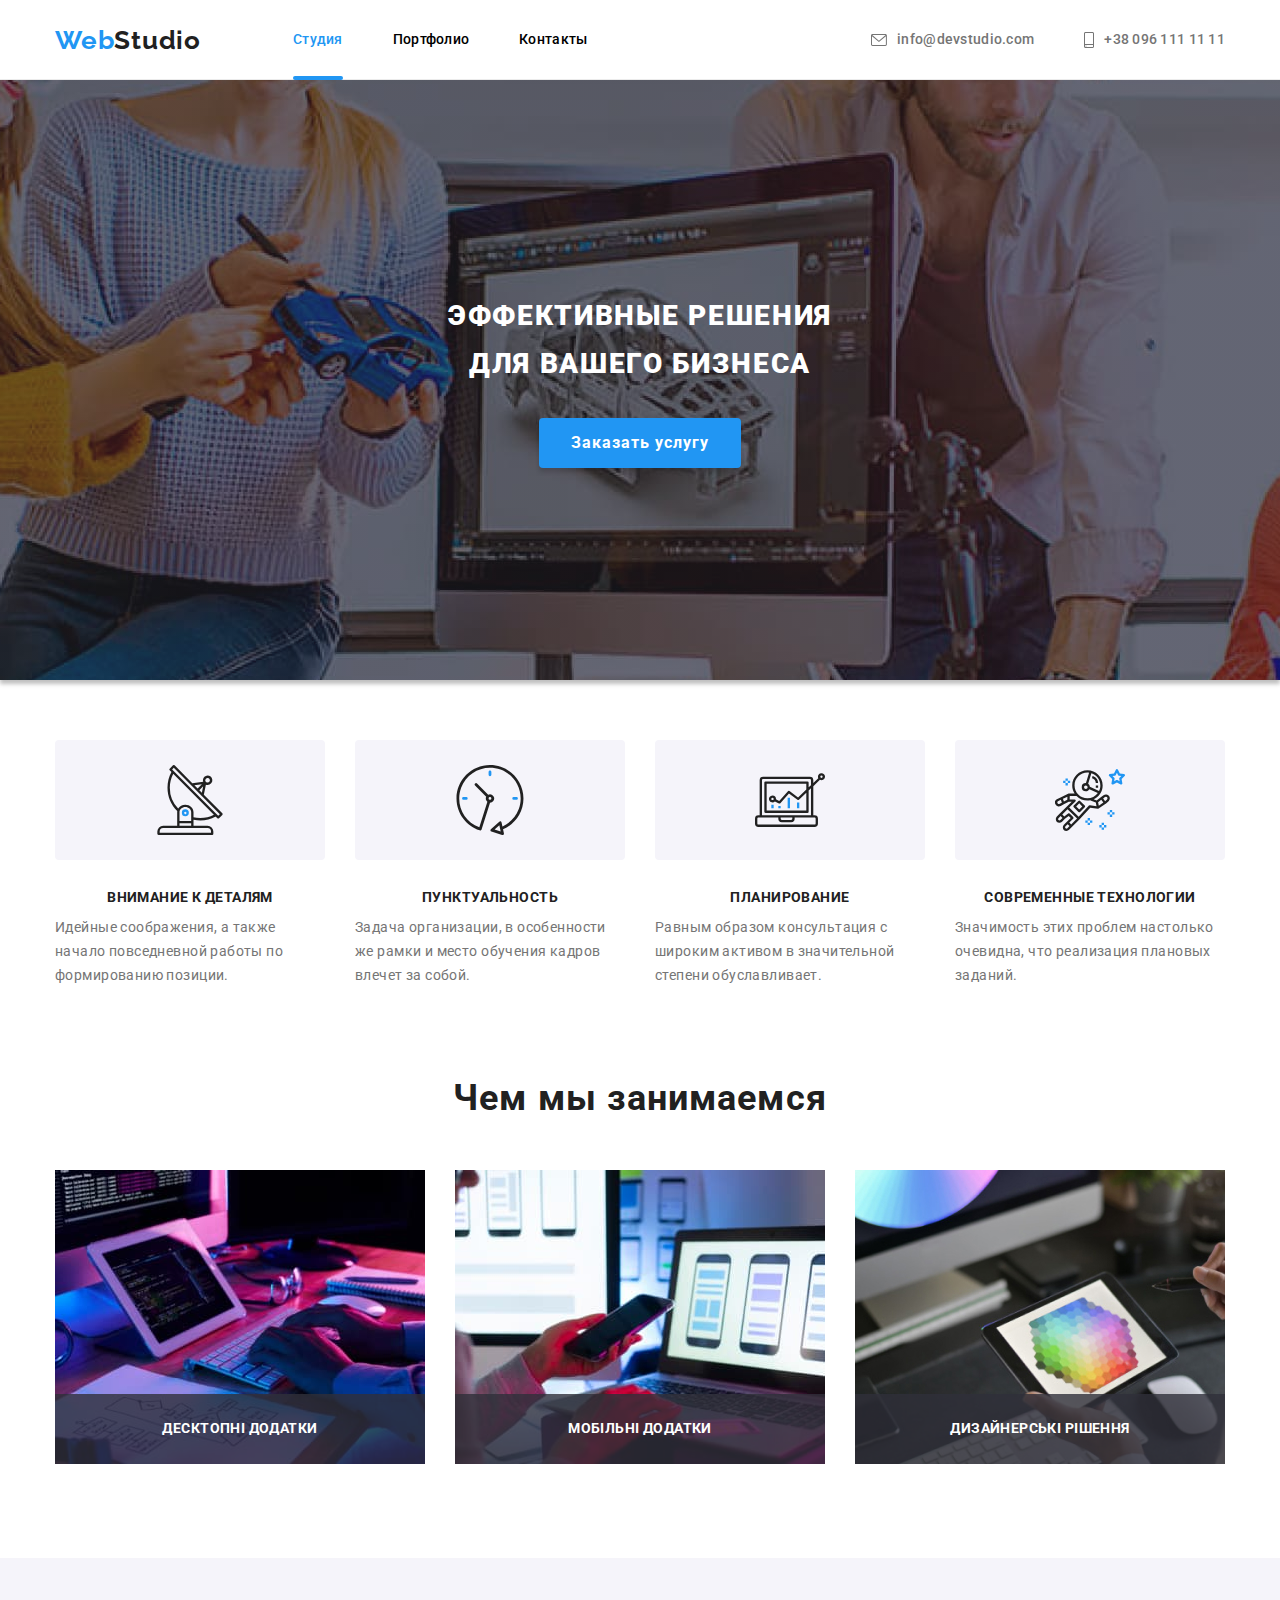
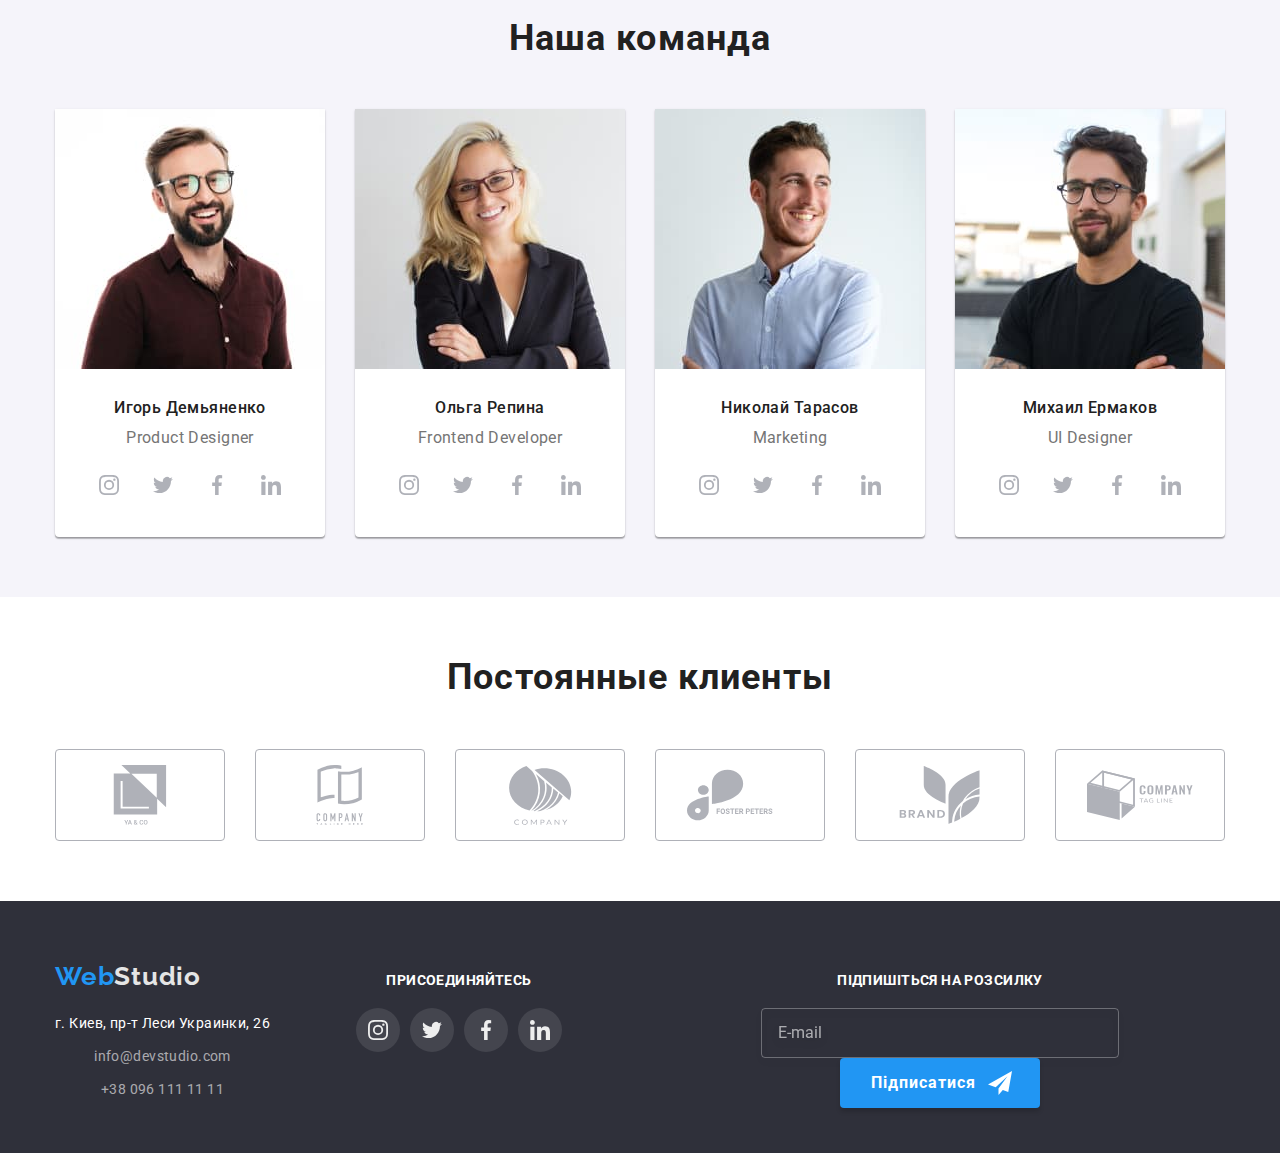
==== commit 3b60f849: "footer" ====
--- a/index.html
+++ b/index.html
@@ -663,26 +663,32 @@
               </li>
             </ul>
           </div>
-          <div class="footer-form-container">
+          <form class="footer-form-container">
             <h3 class="footer-social-title">Підпишіться на розсилку</h3>
-            <p class="title-subscribe"></p>
-            <div class="footer-form-fild">
-              <label for="footer-subscribe" class="footer-form-lable"></label>
-              <input
-                id="footer-subscribe"
-                type="email"
-                name="email"
-                class="footer-subscribe"
-                placeholder="E-mail"
-              />
-              <button type="submit" class="button button-footer">
-                <svg class="button-footer-icon" width="24px" height="24px">
-                  <use href="./images/icons.svg#icon-icon-send"></use>
-                </svg>
-                Підписатися
-              </button>
-            </div>
-          </div>
+            <ul class="footer-form-fild list">
+              <li class="form-list">
+                <label for="footer-subscribe" class="footer-form-lable"></label>
+                <input
+                  id="footer-subscribe"
+                  type="email"
+                  name="email"
+                  class="footer-subscribe"
+                  placeholder="E-mail"
+                />
+              </li>
+              <li class="form-list">
+                <button
+                  type="submit"
+                  class="button button-footer footer-form-btn"
+                >
+                  <svg class="button-footer-icon" width="24px" height="24px">
+                    <use href="./images/icons.svg#icon-icon-send"></use>
+                  </svg>
+                  Підписатися
+                </button>
+              </li>
+            </ul>
+          </form>
         </div>
       </div>
     </footer>
--- a/css/main.min.css
+++ b/css/main.min.css
@@ -1 +1 @@
-:root{--bakrnd-color-first: #E5E5E5;--bakrnd-color-second: #F5F4FA;--footer-color: #2F303A;--text-color-first: #757575;--text-color-tittle: #212121;--text-color-footer: rgba(255, 255, 255, 0.6);--text-banner-color: #FFFFFF;--accent-color: #2196F3;--first-font: "Roboto";--logo-font: "Raleway";--transition-duration: 250ms;--time-funcsion: cubic-bezier(0.4, 0, 0.2, 1);--animation-time: 250ms cubic-bezier(0.4, 0, 0.2, 1)}.visually-hidden{position:absolute;width:1px;height:1px;margin:-1px;border:0;padding:0;white-space:nowrap;clip-path:inset(100%);clip:rect(0 0 0 0);overflow:hidden}.link{color:var(--text-color-tittle);text-decoration:none}.link:hover,.link:focus,.link:active{color:var(--accent-color);fill:currentColor}@media screen and (max-width: 767px){.backdrop{position:fixed;top:0;left:0;width:100%;height:100%;background-color:rgba(0,0,0,.2);opacity:1;visibility:visible;transition:opacity 500ms cubic-bezier(0.4, 0, 0.2, 1),visibility 500ms cubic-bezier(0.4, 0, 0.2, 1)}.backdrop.is-hidden{opacity:0;visibility:hidden}.modal{position:absolute;top:35%;left:50%;background-color:var(--text-banner-color);width:calc(100% - 30px);max-width:450px;padding:40px;box-shadow:0px 1px 3px rgba(0,0,0,.12),0px 1px 1px rgba(0,0,0,.14),0px 2px 1px rgba(0,0,0,.2);border-radius:4px;opacity:1;transform:scale(1) translate(-50%, -50%);transition:transform 250ms cubic-bezier(0.4, 0, 0.2, 1)}.close-button{position:absolute;top:8px;right:8px;width:30px;height:30px;border-radius:50%;border:1px solid rgba(0,0,0,.1);padding:0;cursor:pointer;fill:#000;background-color:#fff;transition:fill var(--animation-time)}.close-button:hover,.close-button:focus{fill:var(--accent-color)}.icon-close{position:absolute;top:50%;left:50%;transform:translate(-50%, -50%)}.modal-form{display:block}.title-modal{font-size:20px;text-align:center;color:var(--text-color-tittle);margin-bottom:12px}.label-title{display:block;font-size:12px;line-height:1.16;letter-spacing:.01em;color:var(--text-color)}.form-lable{display:block;margin-bottom:4px;font-size:12px;line-height:1.16;letter-spacing:.01em;color:var(--text-color-first)}.form-fild{margin-bottom:10px}.modal-position-icon{position:relative}.modal-icon{position:absolute;top:50%;left:15px;transform:translateY(-50%);transition:fill var(--animation-time)}.form-input{display:block;width:100%;height:40px;padding-left:42px;border:1px solid rgba(33,33,33,.2);border-radius:4px;transition:border var(--animation-time);cursor:pointer}.form-input:focus-within{outline:none;border:1px solid var(--accent-color);border-radius:4px}.form-input:focus-within+.modal-icon{fill:var(--accent-color);cursor:pointer}textarea{display:block;resize:none;width:100%;height:120px;padding:12px 16px;cursor:pointer}textarea::placeholder{color:rgba(117,117,117,.5019607843)}.label-title-comment{display:block;font-size:12px;line-height:1.17;letter-spacing:.01em;color:var(--text-color-first);margin-bottom:4px}.label-comment{display:block;margin-bottom:20px}.comment{border:1px solid rgba(33,33,33,.2);border-radius:4px;transition:border var(--animation-time)}.comment:focus-within{outline:none;border:1px solid var(--accent-color);border-radius:4px}.form-checkbox{display:flex;align-items:center;justify-content:center;margin-bottom:30px}.checkbox-title{font-weight:400;font-size:14px;line-height:1.71;color:var(--text-color-first)}.checkbox-icon{display:inline-flex;align-items:center;justify-content:center;width:16px;height:15px;outline:2px solid #212121;outline-offset:-2px;border-radius:2px;margin-right:4px;transition:background-color var(--animation-time),outline var(--animation-time)}.form-accept:checked+.checkbox-icon{background-color:var(--accent-color);outline:2px solid var(--accent-color);outline-offset:-2px}.modal-form-button{display:block;margin-left:auto;margin-right:auto;padding:10px 56px 10px 55px;font-weight:700;line-height:1.88;align-items:center;text-align:center;letter-spacing:.06em;color:var(--text-banner-color);border:0;border-radius:4px;background:#188ce8;box-shadow:0px 4px 4px rgba(0,0,0,.15)}.contract{color:var(--accent-color)}}@media screen and (min-width: 1200px){.modal{min-width:528px;min-height:581px}}.title{color:var(--text-color-tittle);font-size:14px;font-weight:700;line-height:1.14}.portfolio-header{border:1px solid #ececec}@media screen and (max-width: 767px){.mobile-menu{position:fixed;width:100%;height:100%;max-height:796px;z-index:1000;top:0;left:0;background-color:#fff;box-shadow:0 0 0 100vmax rgba(0,0,0,.5);opacity:0;visibility:hidden;pointer-events:none;transition:opacity 500ms linear,visibility 500ms linear}.mobile-menu.is-open{opacity:1;visibility:visible;pointer-events:auto}.mobile-menu_container{position:relative;padding-left:25px;padding-top:48px;padding-bottom:58px}.mobile-menu_close-btn{position:absolute;top:15px;right:15px;background-color:rgba(0,0,0,0);border:none;padding:0;line-height:0;cursor:pointer}.mobile-menu_close-btn:hover,.mobile-menu_close-btn:focus{fill:var(--accent-color)}.mobile-menu_close-icon{width:40px;height:40px}}@media screen and (min-width: 768px){.mobile-menu{display:none}}ul,h1,h2,h3,p{margin:0;padding:0}body{font-family:"Roboto","Raleway",sans-serif;color:var(--text-color-first);font-weight:400;font-size:14px;letter-spacing:.03em}.list{list-style:none}.list-mobile{list-style:none;padding-left:0;margin:0}.main{line-height:1.71}.container{padding-right:15px;padding-left:15px}@media screen and (min-width: 480px){.container{width:480px;margin-left:auto;margin-right:auto}}@media screen and (min-width: 768px){.container{width:768px}}@media screen and (min-width: 1200px){.container{width:1200px}}.header{background-color:#fff;border-bottom:1px solid #ececec;min-height:40px}@media screen and (min-width: 480px){.header{height:60px}}@media screen and (min-width: 768px){.header{padding-top:20px;height:80px}}@media screen and (min-width: 1200px){.header{height:80px}}.logo{width:145px;height:31px;color:var(--accent-color);font-family:var(--logo-font);font-weight:700;font-size:26px;line-height:1.19;letter-spacing:.03em}.logo-studio{color:var(--text-color-tittle)}.main-nav{display:flex;align-items:center}.header-nav{display:block;color:#000}.header-list{display:none}@media screen and (min-width: 768px){.header-list{display:flex;margin-left:93px}}.link-mail{display:block ruby}.header-list__item:not(:last-child){margin-right:50px}.header-list__link,.header-list__linktel{padding-top:32px;padding-bottom:32px;font-weight:500;font-size:14px;line-height:1.14;letter-spacing:.02em;color:var(--primary-text-color);transition:color 250ms cubic-bezier(0.4, 0, 0.2, 1)}.header-list__link:hover,.header-list__linktel:hover,.header-list__link:focus,.header-list__linktel:focus{color:var(--accent-color)}.header-list-cont{margin-left:auto}@media screen and (min-width: 768px)and (max-width: 1199px){.header-list-cont{margin-left:66px}}.contacts{display:none}@media screen and (min-width: 768px){.contacts{display:inline-block}}@media screen and (min-width: 1200px){.contacts{display:flex;justify-content:center}}@media screen and (min-width: 1200px){.header-list__item:not(:last-child){margin-right:50px}}.header-list__link,.header-list__linktel{padding-top:32px;padding-bottom:32px;font-weight:500;font-size:14px;line-height:1.14;letter-spacing:.02em;color:var(--titl-text-color);transition:color 250ms cubic-bezier(0.4, 0, 0.2, 1)}@media screen and (min-width: 1200px){.header-list__link,.header-list__linktel{display:flex;align-items:center}}.header-list__link:hover,.header-list__linktel:hover,.header-list__link:focus,.header-list__linktel:focus{color:var(--accent-color)}.header-list__icon{fill:currentColor;margin-right:10px}@media screen and (min-width: 1200px){.header-list__linktel{display:flex;align-items:center}}.current{position:relative;color:var(--accent-color);transition-property:background-color;transition-duration:250ms}.current::after{position:absolute;content:"";display:block;color:var(--accent-color);left:0;bottom:0;width:100%;height:4px;background-size:cover;background-color:var(--accent-color);border-radius:2px;transition:250ms cubic-bezier(0.4, 0, 0.2, 1)}.mobile-menu-open{margin-left:auto;display:none;padding:0;margin-left:auto;border:none;background-color:#fff;transition:fill 250ms cubic-bezier(0.4, 0, 0.2, 1)}@media screen and (max-width: 767px){.mobile-menu-open{display:block}}.mobile-menu-open:focus{fill:#2196f3}.mobile-menu{position:fixed;top:0;background-color:#fff;z-index:2;width:100vw;height:100vh;padding-top:48px;padding-bottom:48px}.mobile-menu>.container{height:100%;display:flex;flex-direction:column;justify-content:space-between;overflow:scroll}.mobile-menu_close-btn{display:block;margin-left:auto;border:none;background-color:rgba(0,0,0,0)}.mobile-nav-list__item:not(:last-child){margin-bottom:32px}.mobile-nav-list__link{display:block;font-weight:500;font-size:40px;line-height:1.17;letter-spacing:.02em;color:var(--primary-text-color);transition:color 250ms cubic-bezier(0.4, 0, 0.2, 1)}.mobile-nav-list__link:hover,.mobile-nav-list__link:focus{color:var(--accent-color)}.mobile-contacts-list__item{margin-bottom:32px}.mobile-contacts-list__contact{font-weight:500;font-size:34px;line-height:1.17;letter-spacing:.02em;color:#2196f3}.mobile-contacts-list__mail{font-weight:500;font-size:24px;line-height:1.16;letter-spacing:.02em;color:#757575}.mobile-social-list{display:inline-flex}.mobile-social-list__item{position:relative;display:flex;align-items:center}.mobile-social-list__item:not(:last-child)::after{content:"";width:22px;height:1px;background:rgba(33,33,33,.2);transform:rotate(90deg)}.mobile-social-list__link{position:relative;font-weight:500;font-size:12px;line-height:1.22;letter-spacing:.02em;color:#2196f3}@media screen and (min-width: 480px){.mobile-social-list__link{font-weight:500;font-size:18px;line-height:1.22;letter-spacing:.02em}}.footer{padding-top:60px;padding-bottom:60px;background-color:var(--footer-color)}.footer-logo{padding:0;margin-bottom:20px}.footer-address{color:var(--text-banner-color);font-style:normal;line-height:1.71}.footer-link{display:inline-block;margin-top:9px;color:var(--text-color-footer);transition:color var(--animation-time)}.logo-studio-footer{color:var(--bakrnd-color-first)}.footer-social-title{font-family:"Roboto";font-weight:700;font-size:14px;line-height:16px;letter-spacing:.03em;text-transform:uppercase;color:#fff;padding-top:12px;padding-bottom:20px}.footer-container{display:flex}.footer-contacts{display:inline-block;padding-right:70px}.social-footer{display:inline-block;width:206px;height:80px}.footer-social{display:flex;padding-bottom:30px;padding-left:0px;justify-content:center}.team-social__link-footer{display:flex;width:44px;height:44px;border:0;border-radius:50%;justify-content:center;align-items:center;color:#eee;background:rgba(255,255,255,.1);transition:background-color var(--animation-time)}.team-social__link-footer:hover,.team-social__link-footer:focus{color:#eee;background-color:var(--accent-color)}.team-social__item{display:flex}.team-social__img{fill:currentColor}.footer-form-container{margin-left:93px}.footer-form{display:flex;margin-right:0}.footer-form-fild{display:flex;margin-bottom:0px}.footer-subscribe{width:358px;height:50px;background-color:var(--footer-color);border:1px solid rgba(255,255,255,.3);filter:drop-shadow(0px 4px 4px rgba(0, 0, 0, 0.15));border-radius:4px;margin-right:12px;padding-right:5px;padding-left:16px;color:var(--text-banner-color);transition:border var(--animation-time)}.footer-subscribe:focus{transition:border var(--animation-time)}.footer-subscribe::placeholder{width:47px;height:20px;font-weight:400;font-size:16px;line-height:1.25;align-items:center;color:rgba(255,255,255,.6)}.button-footer{position:relative;border-radius:4px;border:none;background-color:var(--accent-color);color:var(--text-banner-color);height:50px;font-weight:700;font-size:16px;line-height:1.88;letter-spacing:.06em;padding:10px 62px 10px 29px;box-shadow:0px 4px 4px rgba(0,0,0,.15);cursor:pointer}.button-footer-icon{position:absolute;top:13px;right:28px}.banner{display:flex;flex-direction:column;justify-content:center;align-items:center;background-image:linear-gradient(rgba(47, 48, 58, 0.4), rgba(47, 48, 58, 0.4)),url(/images/mobile/hero/hero-480/hero-480.jpg);background-image:linear-gradient(rgba(47, 48, 58, 0.4), rgba(47, 48, 58, 0.4)),url(/images/mobile/hero/hero-480/hero-480@2x.jpg);background-color:rgba(47,48,58,.4);background-repeat:no-repeat;background-position:center;box-shadow:0px 4px 4px rgba(0,0,0,.25);max-width:480px;max-height:400px;margin-left:auto;margin-right:auto;padding-top:118px;padding-bottom:118px;background-color:var(--footer-color)}@media screen and (min-width: 768px){.banner{background-image:linear-gradient(rgba(47, 48, 58, 0.4), rgba(47, 48, 58, 0.4)),url(/images/tablet/hero/hero-768.jpg);background-image:linear-gradient(rgba(47, 48, 58, 0.4), rgba(47, 48, 58, 0.4)),url(/images/tablet/hero/hero-768@2x.jpg);max-width:768px;max-height:400px}}@media screen and (min-width: 1200px){.banner{background-image:linear-gradient(rgba(47, 48, 58, 0.4), rgba(47, 48, 58, 0.4)),url(/images/header-img.jpg);background-image:linear-gradient(rgba(47, 48, 58, 0.4), rgba(47, 48, 58, 0.4)),url(/images/desktop/hero/hero-1600@2x.jpg);max-width:1600px;min-height:600px}}.banner__title{margin-left:auto;margin-right:auto;margin-bottom:30px;color:var(--text-banner-color);font-weight:900;letter-spacing:.06em;text-align:center;text-transform:uppercase}.banner__button{display:block;font-family:var(--first-font);color:var(--text-banner-color);font-weight:700;font-size:16px;line-height:1.88;letter-spacing:.06em;margin-left:auto;margin-right:auto;padding:10px 32px;background-color:var(--accent-color);box-shadow:0px 4px 4px rgba(0,0,0,.15);border-radius:4px;border:0;transition:color var(--animation-time)}@media screen and (min-width: 768px){.techology-list{display:flex;flex-wrap:wrap;gap:30px}}@media screen and (max-width: 767px){.technology-list__item:not(:last-child){margin-bottom:30px}}@media screen and (min-width: 768px){.technology-list__item{width:calc((100% - 30px)/2)}}@media screen and (min-width: 1200px){.technology-list__item{width:calc((100% - 90px)/4)}}.technology-list__item{margin-bottom:30px}.technology-list__icon{display:flex;justify-content:center;align-items:center;height:120px;border-radius:4px;background-color:var(--bakrnd-color-second);margin-bottom:30px}.technology-list__title{text-align:center;margin-bottom:10px}.clients{padding:60px 0}.clients-title{text-align:center;font-weight:700;font-size:36px;line-height:1.16;letter-spacing:.03em;margin-bottom:50px;color:var(-text-color-tittle)}@media screen and (max-width: 1199px){.clients-title{font-weight:700;font-size:28px;line-height:1.16;letter-spacing:.03em;margin-bottom:30px}}.clients-list{display:flex;flex-wrap:wrap;gap:30px;padding-left:0px;transition:color var(--animation-time)}.clients-list__item{height:92px;width:170px}@media screen and (min-width: 320px)and (max-width: 767px){.clients-list__item{width:calc((100% - 30px)/2)}}@media screen and (min-width: 768px){.clients-list__item{width:calc((100% - 60px)/3)}}@media screen and (min-width: 1200px){.clients-list__item{width:calc((100% - 150px)/6)}}.clients-list__link{display:flex;justify-content:center;align-items:center;border:1px solid #afb1b8;border-radius:4px;fill:#afb1b8;color:#afb1b8;width:100%;height:100%;transition:border var(--animation-time)}.clients-list__link:hover svg,.clients-list__link:focus svg{fill:currentColor}.clients-list__link:hover,.clients-list__link:focus{border-color:#2196f3;fill:currentColor}.clients-list__icon{fill:#afb1b8;transition:fill var(--animation-time)}.clients-list__icon:hover,.clients-list__icon:focus{fill:currentColor}@media screen and (max-width: 1199px){.works{display:none}}@media screen and (min-width: 1200px){.works{padding-bottom:94px}.works-list{display:flex;justify-content:space-between;padding-left:0px}.works-title{margin-bottom:50px;text-align:center;font-weight:700;font-size:36px;line-height:1.16;letter-spacing:.03em;color:var(-text-color-tittle)}.works-list__img,.team-list__img,.portfolio-list__img{display:block}.works-list__item{position:relative}.works-list__overlay{position:absolute;bottom:0;left:0;width:100%;height:70px;background-color:rgba(47,48,58,.8);display:flex;justify-content:center;align-items:center}.works-list__description{font-size:14px;font-weight:700;line-height:1.14;text-transform:uppercase;color:var(--text-banner-color);margin:0}}.team{background-color:var(--bakrnd-color-second);padding:60px 0px}.team-title{text-align:center;font-weight:700;font-size:36px;line-height:1.16;letter-spacing:.03em;margin-bottom:50px;color:var(-text-color-tittle)}@media screen and (max-width: 1199px){.team-title{font-weight:700;font-size:28px;line-height:1.16;letter-spacing:.03em;margin-bottom:30px}}.team-list{display:flex;flex-wrap:wrap;gap:30px}.team-list__item{width:100%;left:815px;top:1632px;box-shadow:0px 1px 3px rgba(0,0,0,.12),0px 1px 1px rgba(0,0,0,.14),0px 2px 1px rgba(0,0,0,.2);border-radius:0px 0px 4px 4px;background-color:var(--text-banner-color)}@media screen and (min-width: 768px){.team-list__item{width:calc((100% - 30px)/2)}}@media screen and (min-width: 1200px){.team-list__item{width:calc((100% - 90px)/4)}}.team-worker{padding:30px 0;text-align:center}.team-worker__name{margin-bottom:10px;font-weight:500;font-size:16px;line-height:1.18;color:var(--text-color-tittle)}.team-worker__descr{margin-bottom:16px;font-size:16px;line-height:1.19;color:var(--secondary-text)}.list-social{display:flex;align-items:center}.team-social{margin-top:16px;padding:0;justify-content:center;color:var(--text-banner-color)}.team-social__item{width:44px;height:44px}.team-social__link{display:flex;justify-content:center;align-items:center;width:100%;height:100%;border-radius:50%;color:#afb1b8;transition:color 250ms cubic-bezier(0.4, 0, 0.2, 1),background-color 250ms cubic-bezier(0.4, 0, 0.2, 1)}.team-social__link:hover,.team-social__link:focus{color:#fff;background-color:var(--accent-color)}.team-social__img{fill:currentColor}.portfolio-works{padding-top:94px;padding-bottom:94px}.portfolio-list__title{color:var(--text-color-tittle);font-weight:700;font-size:18px;line-height:2;letter-spacing:.06em}.portfolio-title{display:none}.menu-list{display:flex;justify-content:center;margin-bottom:50px}.portfolio-list__descript{border:1px solid #eee;padding:20px 24px}.portfolio-list__text{color:var(--text-color-first);font-size:16px;line-height:1.86}.portfolio-menu{padding:6px 22px;border:0;border-radius:4px;font-family:var(--first-font);color:var(--text-color-tittle);font-weight:500;font-size:16px;line-height:1.6;text-align:center;letter-spacing:.03em;cursor:pointer;transition:background-color var(--transition-duration) var(--time-funcsion),color var(--transition-duration) var(--time-funcsion),box-shadow var(--transition-duration) var(--time-funcsion)}.portfolio-menu:hover,.portfolio-menu:focus{color:var(--text-banner-color);background-color:var(--accent-color);box-shadow:0px 3px 1px rgba(0,0,0,.1),0px 1px 2px rgba(0,0,0,.08),0px 2px 2px rgba(0,0,0,.12)}.menu-list__item:not(:last-child){margin-right:8px}.portfolio-list__container{position:relative;overflow:hidden}.portfolio-list{display:flex;padding-left:0px;flex-wrap:wrap;gap:30px;justify-content:space-between;align-content:space-between}.portfolio-list__link{display:block;transition:box-shadow var(--animation-time)}.portfolio-list__link:hover,.portfolio-list__link:focus{box-shadow:0px 1px 1px rgba(0,0,0,.12),0px 4px 4px rgba(0,0,0,.06),1px 4px 6px rgba(0,0,0,.16)}.portfolio-list__slider_text{font-weight:400;color:#fff;font-size:18px;line-height:1.5;padding:63px 24px 63px 24px;margin:0}.portfolio-list__slider{position:absolute;bottom:-1%;width:100%;height:100%;background-color:rgba(33,150,243,.9);transform:translateY(100%);transition:transform 250ms cubic-bezier(0.4, 0, 0.2, 1)}.portfolio-list__link:hover .portfolio-list__slider{transform:translateY(0)}/*# sourceMappingURL=main.min.css.map */+:root{--bakrnd-color-first: #E5E5E5;--bakrnd-color-second: #F5F4FA;--footer-color: #2F303A;--text-color-first: #757575;--text-color-tittle: #212121;--text-color-footer: rgba(255, 255, 255, 0.6);--text-banner-color: #FFFFFF;--accent-color: #2196F3;--first-font: "Roboto";--logo-font: "Raleway";--transition-duration: 250ms;--time-funcsion: cubic-bezier(0.4, 0, 0.2, 1);--animation-time: 250ms cubic-bezier(0.4, 0, 0.2, 1)}.visually-hidden{position:absolute;width:1px;height:1px;margin:-1px;border:0;padding:0;white-space:nowrap;clip-path:inset(100%);clip:rect(0 0 0 0);overflow:hidden}.link{color:var(--text-color-tittle);text-decoration:none}.link:hover,.link:focus,.link:active{color:var(--accent-color);fill:currentColor}.backdrop{position:fixed;top:0;left:0;width:100%;height:100%;background-color:rgba(0,0,0,.2);opacity:1;visibility:visible;transition:opacity 500ms cubic-bezier(0.4, 0, 0.2, 1),visibility 500ms cubic-bezier(0.4, 0, 0.2, 1)}.backdrop.is-hidden{opacity:0;visibility:hidden;pointer-events:none}.modal{position:absolute;top:50%;left:50%;background-color:var(--text-banner-color);width:calc(100% - 30px);max-width:450px;padding:40px;box-shadow:0px 1px 3px rgba(0,0,0,.12),0px 1px 1px rgba(0,0,0,.14),0px 2px 1px rgba(0,0,0,.2);border-radius:4px;opacity:1;transform:scale(1) translate(-50%, -50%);transition:transform 250ms cubic-bezier(0.4, 0, 0.2, 1)}@media screen and (min-width: 480px){.modal{width:450px;height:609px}}@media screen and (min-width: 1200px){.modal{width:528px;height:581px}}.close-button{position:absolute;top:8px;right:8px;width:30px;height:30px;border-radius:50%;border:1px solid rgba(0,0,0,.1);padding:0;cursor:pointer;fill:#000;background-color:#fff;transition:fill var(--animation-time)}.close-button:hover,.close-button:focus{fill:var(--accent-color)}.icon-close{position:absolute;top:50%;left:50%;transform:translate(-50%, -50%)}.modal-form{display:block}.title-modal{font-size:20px;text-align:center;color:var(--text-color-tittle);margin-bottom:12px}.label-title{display:block;font-size:12px;line-height:1.16;letter-spacing:.01em;color:var(--text-color)}.form-lable{display:block;margin-bottom:4px;font-size:12px;line-height:1.16;letter-spacing:.01em;color:var(--text-color-first)}.form-fild{margin-bottom:10px}.modal-position-icon{position:relative}.modal-icon{position:absolute;top:50%;left:15px;transform:translateY(-50%);transition:fill var(--animation-time)}.form-input{display:block;width:100%;height:40px;padding-left:42px;border:1px solid rgba(33,33,33,.2);border-radius:4px;transition:border var(--animation-time);cursor:pointer}.form-input:focus-within{outline:none;border:1px solid var(--accent-color);border-radius:4px}.form-input:focus-within+.modal-icon{fill:var(--accent-color);cursor:pointer}textarea{display:block;resize:none;width:100%;height:120px;padding:12px 16px;cursor:pointer}textarea::placeholder{color:rgba(117,117,117,.5019607843)}.label-title-comment{display:block;font-size:12px;line-height:1.17;letter-spacing:.01em;color:var(--text-color-first);margin-bottom:4px}.label-comment{display:block;margin-bottom:20px}.comment{border:1px solid rgba(33,33,33,.2);border-radius:4px;transition:border var(--animation-time)}.comment:focus-within{outline:none;border:1px solid var(--accent-color);border-radius:4px}.form-checkbox{display:flex;align-items:center;justify-content:center;margin-bottom:30px}.checkbox-title{font-weight:400;font-size:14px;line-height:1.71;color:var(--text-color-first)}.checkbox-icon{display:inline-flex;align-items:center;justify-content:center;width:16px;height:15px;outline:2px solid #212121;outline-offset:-2px;border-radius:2px;margin-right:4px;transition:background-color var(--animation-time),outline var(--animation-time)}.form-accept:checked+.checkbox-icon{background-color:var(--accent-color);outline:2px solid var(--accent-color);outline-offset:-2px}.modal-form-button{display:block;margin-left:auto;margin-right:auto;padding:10px 56px 10px 55px;font-weight:700;line-height:1.88;align-items:center;text-align:center;letter-spacing:.06em;color:var(--text-banner-color);border:0;border-radius:4px;background:#188ce8;box-shadow:0px 4px 4px rgba(0,0,0,.15)}.contract{color:var(--accent-color)}@media screen and (min-width: 1200px){.modal{min-width:528px;min-height:581px}}.title{color:var(--text-color-tittle);font-size:14px;font-weight:700;line-height:1.14}.portfolio-header{border:1px solid #ececec}@media screen and (max-width: 767px){.mobile-menu{position:fixed;width:100%;height:100%;max-height:796px;z-index:1000;top:0;left:0;background-color:#fff;box-shadow:0 0 0 100vmax rgba(0,0,0,.5);opacity:0;visibility:hidden;pointer-events:none;transition:opacity 500ms linear,visibility 500ms linear}.mobile-menu.is-open{opacity:1;visibility:visible;pointer-events:auto}.mobile-menu_container{position:relative;padding-left:25px;padding-top:48px;padding-bottom:58px}.mobile-menu_close-btn{position:absolute;top:15px;right:15px;background-color:rgba(0,0,0,0);border:none;padding:0;line-height:0;cursor:pointer}.mobile-menu_close-btn:hover,.mobile-menu_close-btn:focus{fill:var(--accent-color)}.mobile-menu_close-icon{width:40px;height:40px}}@media screen and (min-width: 768px){.mobile-menu{display:none}}ul,h1,h2,h3,p{margin:0;padding:0}body{font-family:"Roboto","Raleway",sans-serif;color:var(--text-color-first);font-weight:400;font-size:14px;letter-spacing:.03em}.list{list-style:none}.list-mobile{list-style:none;padding-left:0;margin:0}.main{line-height:1.71}.container{padding-right:15px;padding-left:15px}@media screen and (min-width: 480px){.container{width:480px;margin-left:auto;margin-right:auto}}@media screen and (min-width: 768px){.container{width:768px}}@media screen and (min-width: 1200px){.container{width:1200px}}.header{background-color:#fff;border-bottom:1px solid #ececec;min-height:40px}@media screen and (min-width: 480px){.header{height:60px}}@media screen and (min-width: 768px){.header{padding-top:20px;height:80px}}@media screen and (min-width: 1200px){.header{padding-top:0;height:80px}}.logo{width:145px;height:31px;color:var(--accent-color);font-family:var(--logo-font);font-weight:700;font-size:26px;line-height:1.19;letter-spacing:.03em}.logo-studio{color:var(--text-color-tittle)}.main-nav{display:flex;align-items:center}.header-nav{display:block;color:#000}.header-list{display:none}@media screen and (min-width: 768px){.header-list{display:flex;margin-left:93px}}.link-mail{display:block ruby}.header-list__item:not(:last-child){margin-right:50px}.header-list__link,.header-list__linktel{padding-top:32px;padding-bottom:32px;font-weight:500;font-size:14px;line-height:1.14;letter-spacing:.02em;color:var(--primary-text-color);transition:color 250ms cubic-bezier(0.4, 0, 0.2, 1)}.header-list__link:hover,.header-list__linktel:hover,.header-list__link:focus,.header-list__linktel:focus{color:var(--accent-color)}.header-list-cont{margin-left:auto}@media screen and (min-width: 768px)and (max-width: 1199px){.header-list-cont{margin-left:56px}}.contacts{display:none}@media screen and (min-width: 768px){.contacts{display:inline-block}}@media screen and (min-width: 1200px){.contacts{display:flex;justify-content:center}}@media screen and (min-width: 1200px){.header-list__item:not(:last-child){margin-right:50px}}.header-list__link,.header-list__linktel{padding-top:32px;padding-bottom:32px;font-weight:500;font-size:14px;line-height:1.14;letter-spacing:.02em;color:var(--titl-text-color);transition:color 250ms cubic-bezier(0.4, 0, 0.2, 1)}@media screen and (min-width: 1200px){.header-list__link,.header-list__linktel{display:flex;align-items:center}}.header-list__link:hover,.header-list__linktel:hover,.header-list__link:focus,.header-list__linktel:focus{color:var(--accent-color)}.header-list__icon{fill:currentColor;margin-right:10px}@media screen and (min-width: 1200px){.header-list__linktel{display:flex;align-items:center}}.current{position:relative;color:var(--accent-color);transition-property:background-color;transition-duration:250ms}.current::after{position:absolute;content:"";display:block;color:var(--accent-color);left:0;bottom:0;width:100%;height:4px;background-size:cover;background-color:var(--accent-color);border-radius:2px;transition:250ms cubic-bezier(0.4, 0, 0.2, 1)}.mobile-menu-open{margin-left:auto;display:none;padding:0;margin-left:auto;border:none;background-color:#fff;transition:fill 250ms cubic-bezier(0.4, 0, 0.2, 1)}@media screen and (max-width: 767px){.mobile-menu-open{display:block}}.mobile-menu-open:focus{fill:#2196f3}.mobile-menu{position:fixed;top:0;background-color:#fff;z-index:2;width:100vw;height:100vh;padding-top:48px;padding-bottom:48px}.mobile-menu>.container{height:100%;display:flex;flex-direction:column;justify-content:space-between;overflow:scroll}.mobile-menu_close-btn{display:block;margin-left:auto;border:none;background-color:rgba(0,0,0,0)}.mobile-nav-list__item:not(:last-child){margin-bottom:32px}.mobile-nav-list__link{display:block;font-weight:500;font-size:40px;line-height:1.17;letter-spacing:.02em;color:var(--primary-text-color);transition:color 250ms cubic-bezier(0.4, 0, 0.2, 1)}.mobile-nav-list__link:hover,.mobile-nav-list__link:focus{color:var(--accent-color)}.mobile-contacts-list__item{margin-bottom:32px}.mobile-contacts-list__contact{font-weight:500;font-size:34px;line-height:1.17;letter-spacing:.02em;color:#2196f3}.mobile-contacts-list__mail{font-weight:500;font-size:24px;line-height:1.16;letter-spacing:.02em;color:#757575}.mobile-social-list{display:inline-flex}.mobile-social-list__item{position:relative;display:flex;align-items:center}.mobile-social-list__item:not(:last-child)::after{content:"";width:22px;height:1px;background:rgba(33,33,33,.2);transform:rotate(90deg)}.mobile-social-list__link{position:relative;font-weight:500;font-size:12px;line-height:1.22;letter-spacing:.02em;color:#2196f3}@media screen and (min-width: 480px){.mobile-social-list__link{font-weight:500;font-size:18px;line-height:1.22;letter-spacing:.02em}}.footer{display:block;padding-top:60px;padding-bottom:60px;background-color:var(--footer-color)}@media screen and (min-width: 480px){.footer{height:603px}}@media screen and (min-width: 786px){.footer{height:463px}}@media screen and (min-width: 1200px){.footer{height:252px}}.footer-container{flex-wrap:wrap}@media screen and (min-width: 768px){.footer-container{display:flex;align-items:baseline}}.footer-logo{display:block;text-align:center;margin-bottom:20px;margin-left:auto;margin-right:auto}.footer-logo:hover,.footer-logo:focus{color:var(--accent-color)}@media screen and (min-width: 1200px){.footer-logo{display:inline-block}}.footer-address{display:block;text-align:center;color:var(--text-banner-color);font-style:normal;line-height:1.71}@media screen and (min-width: 1200px){.footer-address{display:inline-block;margin-bottom:9px}}.footer-link{display:inline-block;margin-top:9px;color:var(--text-color-footer);transition:color var(--animation-time)}.logo-studio-footer{color:var(--bakrnd-color-first)}.footer-social-title{display:block;text-align:center;font-family:"Roboto";font-weight:700;font-size:14px;line-height:16px;letter-spacing:.03em;text-transform:uppercase;color:#fff;padding-bottom:20px}.footer-contacts{display:block;width:231px;margin-bottom:60px;margin-left:auto;margin-right:auto}@media screen and (min-width: 768px){.footer-contacts{margin-left:76px}}@media screen and (min-width: 1200px){.footer-contacts{margin-left:auto;margin-bottom:0px}}@media screen and (max-width: 767px){.social-footer{margin-bottom:60px;margin-left:auto;margin-right:auto}}@media screen and (min-width: 768px){.social-footer{margin-right:89px;margin-left:70px;margin-bottom:0px}}@media screen and (min-width: 1200px){.social-footer{margin-right:0;margin-left:70px;margin-bottom:0}}.footer-social{display:flex;padding-left:0px;justify-content:center}.team-social__link-footer{display:flex;width:44px;height:44px;border:0;border-radius:50%;justify-content:center;align-items:center;color:#eee;background:rgba(255,255,255,.1);transition:background-color var(--animation-time)}.team-social__link-footer:hover,.team-social__link-footer:focus{color:#eee;background-color:var(--accent-color)}.team-social__item{display:flex}.team-social__item:not(:last-child){margin-right:10px}.team-social__img{fill:currentColor}.footer-form-container{display:inline-block;margin-bottom:60px;margin-left:auto;margin-right:auto;width:300px;height:156px}@media screen and (min-width: 480px){.footer-form-container{margin-left:0;width:450px;height:156px}}@media screen and (min-width: 768px){.footer-form-container{margin-left:166px}}@media screen and (min-width: 1200px){.footer-form-container{display:block;width:570px;height:86px;margin-left:93px}}.footer-form{display:inline-block;margin-bottom:60px;margin-left:0;width:300px;height:156px}@media screen and (min-width: 480px){.footer-form{margin-left:0;width:450px;height:156px}}@media screen and (min-width: 768px){.footer-form{margin-left:166px}}@media screen and (min-width: 1200px){.footer-form{display:block;width:570px;height:86px;margin-left:93px}}@media screen and (min-width: 1200){.footer-form-fild{display:flex}}@media screen and (min-width: 768px){.footer-form-fild{text-align:center}}.form-list button{align-items:center}.form-list input{height:50px;width:290px;margin-bottom:20px;padding-left:16px;padding-top:15px;padding-bottom:15px;background:none;border:1px solid rgba(255,255,255,.3);filter:drop-shadow(0px 4px 4px rgba(0, 0, 0, 0.15));border-radius:4px;color:var(--color-white);transition:color 250ms linear}@media screen and (min-width: 480px){.form-list input{width:450px}}@media screen and (min-width: 1200px){.form-list input{width:358px;margin:0}}.footer-subscribe{width:358px;height:50px;background-color:var(--footer-color);border:1px solid rgba(255,255,255,.3);filter:drop-shadow(0px 4px 4px rgba(0, 0, 0, 0.15));border-radius:4px;margin-right:12px;padding-right:5px;padding-left:16px;color:var(--text-banner-color);transition:border var(--animation-time)}.footer-subscribe:focus{transition:border var(--animation-time)}.footer-subscribe::placeholder{width:47px;height:20px;font-weight:400;font-size:16px;line-height:1.25;align-items:center;color:rgba(255,255,255,.6)}.footer-form-btn{display:flex;align-items:center;text-align:center;justify-content:space-around;padding:10px 28px;margin-left:auto;margin-right:auto;width:200px;height:50px;background-color:var(--accent-color);color:var(--color-white);font-family:"Roboto";font-style:normal;font-weight:700;font-size:16px;line-height:1.88;letter-spacing:.06em;border:none;box-shadow:0px 4px 4px rgba(0,0,0,.15);border-radius:4px;cursor:pointer}@media screen and (min-width: 768px){.footer-form-btn{margin-left:139px}}@media screen and (min-width: 1200px){.footer-form-btn{margin:0}}.button-footer{margin-left:auto;margin-right:auto;position:relative;border-radius:4px;border:none;background-color:var(--accent-color);color:var(--text-banner-color);height:50px;font-weight:700;font-size:16px;line-height:1.88;letter-spacing:.06em;padding:10px 62px 10px 29px;box-shadow:0px 4px 4px rgba(0,0,0,.15);cursor:pointer}.button-footer-icon{position:absolute;top:13px;right:28px}.banner{display:flex;flex-direction:column;justify-content:center;align-items:center;background-image:linear-gradient(rgba(47, 48, 58, 0.4), rgba(47, 48, 58, 0.4)),url(/images/mobile/hero/hero-480/hero-480.jpg);background-image:linear-gradient(rgba(47, 48, 58, 0.4), rgba(47, 48, 58, 0.4)),url(/images/mobile/hero/hero-480/hero-480@2x.jpg);background-color:rgba(47,48,58,.4);background-repeat:no-repeat;background-position:center;box-shadow:0px 4px 4px rgba(0,0,0,.25);max-width:480px;max-height:400px;margin-left:auto;margin-right:auto;padding-top:118px;padding-bottom:118px;background-color:var(--footer-color)}@media screen and (min-width: 768px){.banner{background-image:linear-gradient(rgba(47, 48, 58, 0.4), rgba(47, 48, 58, 0.4)),url(/images/tablet/hero/hero-768.jpg);background-image:linear-gradient(rgba(47, 48, 58, 0.4), rgba(47, 48, 58, 0.4)),url(/images/tablet/hero/hero-768@2x.jpg);max-width:768px;max-height:400px}}@media screen and (min-width: 1200px){.banner{background-image:linear-gradient(rgba(47, 48, 58, 0.4), rgba(47, 48, 58, 0.4)),url(/images/header-img.jpg);background-image:linear-gradient(rgba(47, 48, 58, 0.4), rgba(47, 48, 58, 0.4)),url(/images/desktop/hero/hero-1600@2x.jpg);max-width:1600px;min-height:600px}}.banner__title{margin-left:auto;margin-right:auto;margin-bottom:30px;color:var(--text-banner-color);font-weight:900;letter-spacing:.06em;text-align:center;text-transform:uppercase}.banner__button{display:block;font-family:var(--first-font);color:var(--text-banner-color);font-weight:700;font-size:16px;line-height:1.88;letter-spacing:.06em;margin-left:auto;margin-right:auto;padding:10px 32px;background-color:var(--accent-color);box-shadow:0px 4px 4px rgba(0,0,0,.15);border-radius:4px;border:0;transition:color var(--animation-time)}.techology{padding-top:60px;padding-bottom:60px}@media screen and (min-width: 768px){.techology-list{display:flex;flex-wrap:wrap;gap:30px}}@media screen and (max-width: 767px){.technology-list__item:not(:last-child){margin-bottom:30px}}@media screen and (min-width: 768px){.technology-list__item{width:calc((100% - 30px)/2)}}@media screen and (min-width: 1200px){.technology-list__item{width:calc((100% - 90px)/4)}}.technology-list__item{margin-bottom:30px}.technology-list__icon{display:flex;justify-content:center;align-items:center;height:120px;border-radius:4px;background-color:var(--bakrnd-color-second);margin-bottom:30px}.technology-list__title{text-align:center;margin-bottom:10px}.clients{padding:60px 0}.clients-title{text-align:center;font-weight:700;font-size:36px;line-height:1.16;letter-spacing:.03em;margin-bottom:50px;color:var(-text-color-tittle)}@media screen and (max-width: 1199px){.clients-title{font-weight:700;font-size:28px;line-height:1.16;letter-spacing:.03em;margin-bottom:30px}}.clients-list{display:flex;flex-wrap:wrap;gap:30px;padding-left:0px;transition:color var(--animation-time)}.clients-list__item{height:92px;width:170px}@media screen and (min-width: 320px)and (max-width: 767px){.clients-list__item{width:calc((100% - 30px)/2)}}@media screen and (min-width: 768px){.clients-list__item{width:calc((100% - 60px)/3)}}@media screen and (min-width: 1200px){.clients-list__item{width:calc((100% - 150px)/6)}}.clients-list__link{display:flex;justify-content:center;align-items:center;border:1px solid #afb1b8;border-radius:4px;fill:#afb1b8;color:#afb1b8;width:100%;height:100%;transition:border var(--animation-time)}.clients-list__link:hover svg,.clients-list__link:focus svg{fill:currentColor}.clients-list__link:hover,.clients-list__link:focus{border-color:#2196f3;fill:currentColor}.clients-list__icon{fill:#afb1b8;transition:fill var(--animation-time)}.clients-list__icon:hover,.clients-list__icon:focus{fill:currentColor}@media screen and (max-width: 1199px){.works{display:none}}@media screen and (min-width: 1200px){.works{padding-bottom:94px}.works-list{display:flex;justify-content:space-between;padding-left:0px}.works-title{margin-bottom:50px;text-align:center;font-weight:700;font-size:36px;line-height:1.16;letter-spacing:.03em;color:var(-text-color-tittle)}.works-list__img,.team-list__img,.portfolio-list__img{display:block}.works-list__item{position:relative}.works-list__overlay{position:absolute;bottom:0;left:0;width:100%;height:70px;background-color:rgba(47,48,58,.8);display:flex;justify-content:center;align-items:center}.works-list__description{font-size:14px;font-weight:700;line-height:1.14;text-transform:uppercase;color:var(--text-banner-color);margin:0}}.team{background-color:var(--bakrnd-color-second);padding:60px 0px}.team-title{text-align:center;font-weight:700;font-size:36px;line-height:1.16;letter-spacing:.03em;margin-bottom:50px;color:var(-text-color-tittle)}@media screen and (max-width: 1199px){.team-title{font-weight:700;font-size:28px;line-height:1.16;letter-spacing:.03em;margin-bottom:30px}}.team-list{display:flex;flex-wrap:wrap;gap:30px}.team-list__item{width:100%;left:815px;top:1632px;box-shadow:0px 1px 3px rgba(0,0,0,.12),0px 1px 1px rgba(0,0,0,.14),0px 2px 1px rgba(0,0,0,.2);border-radius:0px 0px 4px 4px;background-color:var(--text-banner-color)}@media screen and (min-width: 768px){.team-list__item{width:calc((100% - 30px)/2)}}@media screen and (min-width: 1200px){.team-list__item{width:calc((100% - 90px)/4)}}.team-worker{padding:30px 0;text-align:center}.team-worker__name{margin-bottom:10px;font-weight:500;font-size:16px;line-height:1.18;color:var(--text-color-tittle)}.team-worker__descr{margin-bottom:16px;font-size:16px;line-height:1.19;color:var(--secondary-text)}.list-social{display:flex;align-items:center}.team-social{margin-top:16px;padding:0;justify-content:center;color:var(--text-banner-color)}.team-social__item{width:44px;height:44px}.team-social__link{display:flex;justify-content:center;align-items:center;width:100%;height:100%;border-radius:50%;color:#afb1b8;transition:color 250ms cubic-bezier(0.4, 0, 0.2, 1),background-color 250ms cubic-bezier(0.4, 0, 0.2, 1)}.team-social__link:hover,.team-social__link:focus{color:#fff;background-color:var(--accent-color)}.team-social__img{fill:currentColor}.portfolio-works{padding-top:94px;padding-bottom:94px}.portfolio-list__title{color:var(--text-color-tittle);font-weight:700;font-size:18px;line-height:2;letter-spacing:.06em}.portfolio-title{display:none}.menu-list{display:flex;justify-content:center;margin-bottom:50px}.portfolio-list__descript{border:1px solid #eee;padding:20px 24px}.portfolio-list__text{color:var(--text-color-first);font-size:16px;line-height:1.86}.portfolio-menu{padding:6px 22px;border:0;border-radius:4px;font-family:var(--first-font);color:var(--text-color-tittle);font-weight:500;font-size:16px;line-height:1.6;text-align:center;letter-spacing:.03em;cursor:pointer;transition:background-color var(--transition-duration) var(--time-funcsion),color var(--transition-duration) var(--time-funcsion),box-shadow var(--transition-duration) var(--time-funcsion)}.portfolio-menu:hover,.portfolio-menu:focus{color:var(--text-banner-color);background-color:var(--accent-color);box-shadow:0px 3px 1px rgba(0,0,0,.1),0px 1px 2px rgba(0,0,0,.08),0px 2px 2px rgba(0,0,0,.12)}.menu-list__item:not(:last-child){margin-right:8px}.portfolio-list__container{position:relative;overflow:hidden}.portfolio-list{display:flex;padding-left:0px;flex-wrap:wrap;gap:30px;justify-content:space-between;align-content:space-between}.portfolio-list__link{display:block;transition:box-shadow var(--animation-time)}.portfolio-list__link:hover,.portfolio-list__link:focus{box-shadow:0px 1px 1px rgba(0,0,0,.12),0px 4px 4px rgba(0,0,0,.06),1px 4px 6px rgba(0,0,0,.16)}.portfolio-list__slider_text{font-weight:400;color:#fff;font-size:18px;line-height:1.5;padding:63px 24px 63px 24px;margin:0}.portfolio-list__slider{position:absolute;bottom:-1%;width:100%;height:100%;background-color:rgba(33,150,243,.9);transform:translateY(100%);transition:transform 250ms cubic-bezier(0.4, 0, 0.2, 1)}.portfolio-list__link:hover .portfolio-list__slider{transform:translateY(0)}/*# sourceMappingURL=main.min.css.map */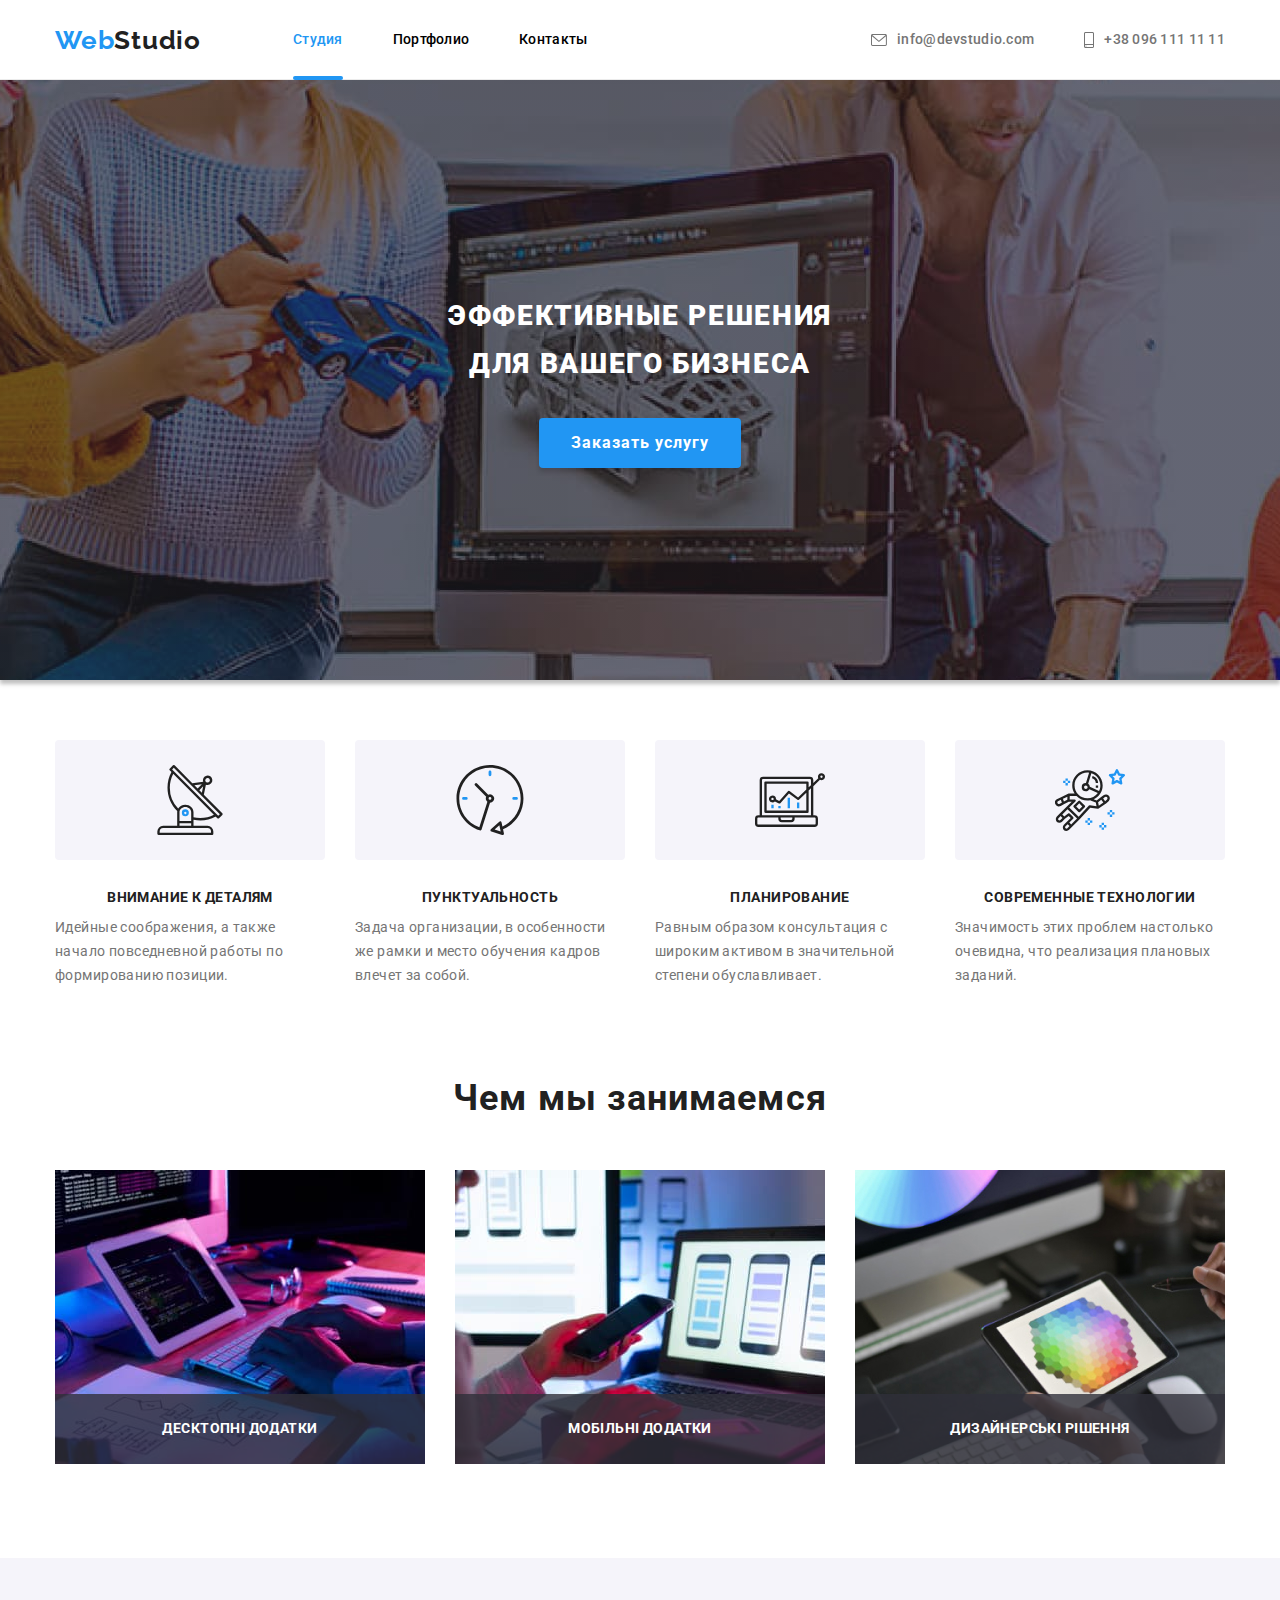
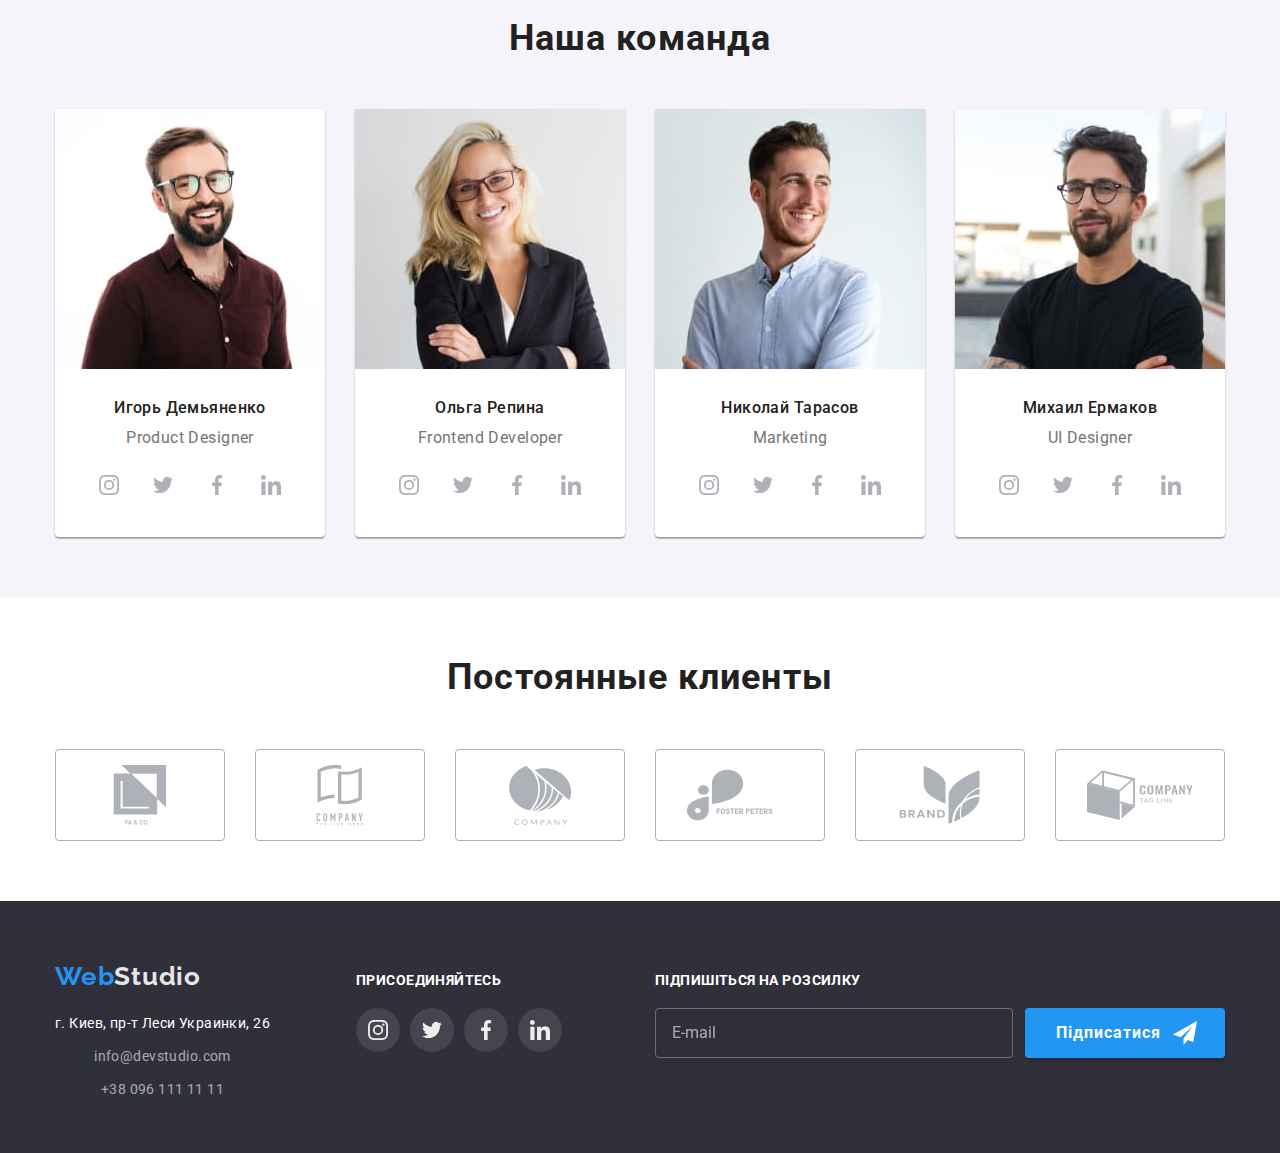
==== commit 653451e1: "Portfolio" ====
--- a/index.html
+++ b/index.html
@@ -612,6 +612,7 @@
         </div>
       </section>
     </main>
+
     <footer class="footer">
       <div class="container">
         <div class="footer-container">
@@ -692,6 +693,7 @@
         </div>
       </div>
     </footer>
+
     <div class="backdrop is-hidden" data-modal>
       <div class="modal">
         <button data-modal-close aria-label="button" class="close-button">
--- a/css/main.min.css
+++ b/css/main.min.css
@@ -1 +1 @@
-:root{--bakrnd-color-first: #E5E5E5;--bakrnd-color-second: #F5F4FA;--footer-color: #2F303A;--text-color-first: #757575;--text-color-tittle: #212121;--text-color-footer: rgba(255, 255, 255, 0.6);--text-banner-color: #FFFFFF;--accent-color: #2196F3;--first-font: "Roboto";--logo-font: "Raleway";--transition-duration: 250ms;--time-funcsion: cubic-bezier(0.4, 0, 0.2, 1);--animation-time: 250ms cubic-bezier(0.4, 0, 0.2, 1)}.visually-hidden{position:absolute;width:1px;height:1px;margin:-1px;border:0;padding:0;white-space:nowrap;clip-path:inset(100%);clip:rect(0 0 0 0);overflow:hidden}.link{color:var(--text-color-tittle);text-decoration:none}.link:hover,.link:focus,.link:active{color:var(--accent-color);fill:currentColor}.backdrop{position:fixed;top:0;left:0;width:100%;height:100%;background-color:rgba(0,0,0,.2);opacity:1;visibility:visible;transition:opacity 500ms cubic-bezier(0.4, 0, 0.2, 1),visibility 500ms cubic-bezier(0.4, 0, 0.2, 1)}.backdrop.is-hidden{opacity:0;visibility:hidden;pointer-events:none}.modal{position:absolute;top:50%;left:50%;background-color:var(--text-banner-color);width:calc(100% - 30px);max-width:450px;padding:40px;box-shadow:0px 1px 3px rgba(0,0,0,.12),0px 1px 1px rgba(0,0,0,.14),0px 2px 1px rgba(0,0,0,.2);border-radius:4px;opacity:1;transform:scale(1) translate(-50%, -50%);transition:transform 250ms cubic-bezier(0.4, 0, 0.2, 1)}@media screen and (min-width: 480px){.modal{width:450px;height:609px}}@media screen and (min-width: 1200px){.modal{width:528px;height:581px}}.close-button{position:absolute;top:8px;right:8px;width:30px;height:30px;border-radius:50%;border:1px solid rgba(0,0,0,.1);padding:0;cursor:pointer;fill:#000;background-color:#fff;transition:fill var(--animation-time)}.close-button:hover,.close-button:focus{fill:var(--accent-color)}.icon-close{position:absolute;top:50%;left:50%;transform:translate(-50%, -50%)}.modal-form{display:block}.title-modal{font-size:20px;text-align:center;color:var(--text-color-tittle);margin-bottom:12px}.label-title{display:block;font-size:12px;line-height:1.16;letter-spacing:.01em;color:var(--text-color)}.form-lable{display:block;margin-bottom:4px;font-size:12px;line-height:1.16;letter-spacing:.01em;color:var(--text-color-first)}.form-fild{margin-bottom:10px}.modal-position-icon{position:relative}.modal-icon{position:absolute;top:50%;left:15px;transform:translateY(-50%);transition:fill var(--animation-time)}.form-input{display:block;width:100%;height:40px;padding-left:42px;border:1px solid rgba(33,33,33,.2);border-radius:4px;transition:border var(--animation-time);cursor:pointer}.form-input:focus-within{outline:none;border:1px solid var(--accent-color);border-radius:4px}.form-input:focus-within+.modal-icon{fill:var(--accent-color);cursor:pointer}textarea{display:block;resize:none;width:100%;height:120px;padding:12px 16px;cursor:pointer}textarea::placeholder{color:rgba(117,117,117,.5019607843)}.label-title-comment{display:block;font-size:12px;line-height:1.17;letter-spacing:.01em;color:var(--text-color-first);margin-bottom:4px}.label-comment{display:block;margin-bottom:20px}.comment{border:1px solid rgba(33,33,33,.2);border-radius:4px;transition:border var(--animation-time)}.comment:focus-within{outline:none;border:1px solid var(--accent-color);border-radius:4px}.form-checkbox{display:flex;align-items:center;justify-content:center;margin-bottom:30px}.checkbox-title{font-weight:400;font-size:14px;line-height:1.71;color:var(--text-color-first)}.checkbox-icon{display:inline-flex;align-items:center;justify-content:center;width:16px;height:15px;outline:2px solid #212121;outline-offset:-2px;border-radius:2px;margin-right:4px;transition:background-color var(--animation-time),outline var(--animation-time)}.form-accept:checked+.checkbox-icon{background-color:var(--accent-color);outline:2px solid var(--accent-color);outline-offset:-2px}.modal-form-button{display:block;margin-left:auto;margin-right:auto;padding:10px 56px 10px 55px;font-weight:700;line-height:1.88;align-items:center;text-align:center;letter-spacing:.06em;color:var(--text-banner-color);border:0;border-radius:4px;background:#188ce8;box-shadow:0px 4px 4px rgba(0,0,0,.15)}.contract{color:var(--accent-color)}@media screen and (min-width: 1200px){.modal{min-width:528px;min-height:581px}}.title{color:var(--text-color-tittle);font-size:14px;font-weight:700;line-height:1.14}.portfolio-header{border:1px solid #ececec}@media screen and (max-width: 767px){.mobile-menu{position:fixed;width:100%;height:100%;max-height:796px;z-index:1000;top:0;left:0;background-color:#fff;box-shadow:0 0 0 100vmax rgba(0,0,0,.5);opacity:0;visibility:hidden;pointer-events:none;transition:opacity 500ms linear,visibility 500ms linear}.mobile-menu.is-open{opacity:1;visibility:visible;pointer-events:auto}.mobile-menu_container{position:relative;padding-left:25px;padding-top:48px;padding-bottom:58px}.mobile-menu_close-btn{position:absolute;top:15px;right:15px;background-color:rgba(0,0,0,0);border:none;padding:0;line-height:0;cursor:pointer}.mobile-menu_close-btn:hover,.mobile-menu_close-btn:focus{fill:var(--accent-color)}.mobile-menu_close-icon{width:40px;height:40px}}@media screen and (min-width: 768px){.mobile-menu{display:none}}ul,h1,h2,h3,p{margin:0;padding:0}body{font-family:"Roboto","Raleway",sans-serif;color:var(--text-color-first);font-weight:400;font-size:14px;letter-spacing:.03em}.list{list-style:none}.list-mobile{list-style:none;padding-left:0;margin:0}.main{line-height:1.71}.container{padding-right:15px;padding-left:15px}@media screen and (min-width: 480px){.container{width:480px;margin-left:auto;margin-right:auto}}@media screen and (min-width: 768px){.container{width:768px}}@media screen and (min-width: 1200px){.container{width:1200px}}.header{background-color:#fff;border-bottom:1px solid #ececec;min-height:40px}@media screen and (min-width: 480px){.header{height:60px}}@media screen and (min-width: 768px){.header{padding-top:20px;height:80px}}@media screen and (min-width: 1200px){.header{padding-top:0;height:80px}}.logo{width:145px;height:31px;color:var(--accent-color);font-family:var(--logo-font);font-weight:700;font-size:26px;line-height:1.19;letter-spacing:.03em}.logo-studio{color:var(--text-color-tittle)}.main-nav{display:flex;align-items:center}.header-nav{display:block;color:#000}.header-list{display:none}@media screen and (min-width: 768px){.header-list{display:flex;margin-left:93px}}.link-mail{display:block ruby}.header-list__item:not(:last-child){margin-right:50px}.header-list__link,.header-list__linktel{padding-top:32px;padding-bottom:32px;font-weight:500;font-size:14px;line-height:1.14;letter-spacing:.02em;color:var(--primary-text-color);transition:color 250ms cubic-bezier(0.4, 0, 0.2, 1)}.header-list__link:hover,.header-list__linktel:hover,.header-list__link:focus,.header-list__linktel:focus{color:var(--accent-color)}.header-list-cont{margin-left:auto}@media screen and (min-width: 768px)and (max-width: 1199px){.header-list-cont{margin-left:56px}}.contacts{display:none}@media screen and (min-width: 768px){.contacts{display:inline-block}}@media screen and (min-width: 1200px){.contacts{display:flex;justify-content:center}}@media screen and (min-width: 1200px){.header-list__item:not(:last-child){margin-right:50px}}.header-list__link,.header-list__linktel{padding-top:32px;padding-bottom:32px;font-weight:500;font-size:14px;line-height:1.14;letter-spacing:.02em;color:var(--titl-text-color);transition:color 250ms cubic-bezier(0.4, 0, 0.2, 1)}@media screen and (min-width: 1200px){.header-list__link,.header-list__linktel{display:flex;align-items:center}}.header-list__link:hover,.header-list__linktel:hover,.header-list__link:focus,.header-list__linktel:focus{color:var(--accent-color)}.header-list__icon{fill:currentColor;margin-right:10px}@media screen and (min-width: 1200px){.header-list__linktel{display:flex;align-items:center}}.current{position:relative;color:var(--accent-color);transition-property:background-color;transition-duration:250ms}.current::after{position:absolute;content:"";display:block;color:var(--accent-color);left:0;bottom:0;width:100%;height:4px;background-size:cover;background-color:var(--accent-color);border-radius:2px;transition:250ms cubic-bezier(0.4, 0, 0.2, 1)}.mobile-menu-open{margin-left:auto;display:none;padding:0;margin-left:auto;border:none;background-color:#fff;transition:fill 250ms cubic-bezier(0.4, 0, 0.2, 1)}@media screen and (max-width: 767px){.mobile-menu-open{display:block}}.mobile-menu-open:focus{fill:#2196f3}.mobile-menu{position:fixed;top:0;background-color:#fff;z-index:2;width:100vw;height:100vh;padding-top:48px;padding-bottom:48px}.mobile-menu>.container{height:100%;display:flex;flex-direction:column;justify-content:space-between;overflow:scroll}.mobile-menu_close-btn{display:block;margin-left:auto;border:none;background-color:rgba(0,0,0,0)}.mobile-nav-list__item:not(:last-child){margin-bottom:32px}.mobile-nav-list__link{display:block;font-weight:500;font-size:40px;line-height:1.17;letter-spacing:.02em;color:var(--primary-text-color);transition:color 250ms cubic-bezier(0.4, 0, 0.2, 1)}.mobile-nav-list__link:hover,.mobile-nav-list__link:focus{color:var(--accent-color)}.mobile-contacts-list__item{margin-bottom:32px}.mobile-contacts-list__contact{font-weight:500;font-size:34px;line-height:1.17;letter-spacing:.02em;color:#2196f3}.mobile-contacts-list__mail{font-weight:500;font-size:24px;line-height:1.16;letter-spacing:.02em;color:#757575}.mobile-social-list{display:inline-flex}.mobile-social-list__item{position:relative;display:flex;align-items:center}.mobile-social-list__item:not(:last-child)::after{content:"";width:22px;height:1px;background:rgba(33,33,33,.2);transform:rotate(90deg)}.mobile-social-list__link{position:relative;font-weight:500;font-size:12px;line-height:1.22;letter-spacing:.02em;color:#2196f3}@media screen and (min-width: 480px){.mobile-social-list__link{font-weight:500;font-size:18px;line-height:1.22;letter-spacing:.02em}}.footer{display:block;padding-top:60px;padding-bottom:60px;background-color:var(--footer-color)}@media screen and (min-width: 480px){.footer{height:603px}}@media screen and (min-width: 786px){.footer{height:463px}}@media screen and (min-width: 1200px){.footer{height:252px}}.footer-container{flex-wrap:wrap}@media screen and (min-width: 768px){.footer-container{display:flex;align-items:baseline}}.footer-logo{display:block;text-align:center;margin-bottom:20px;margin-left:auto;margin-right:auto}.footer-logo:hover,.footer-logo:focus{color:var(--accent-color)}@media screen and (min-width: 1200px){.footer-logo{display:inline-block}}.footer-address{display:block;text-align:center;color:var(--text-banner-color);font-style:normal;line-height:1.71}@media screen and (min-width: 1200px){.footer-address{display:inline-block;margin-bottom:9px}}.footer-link{display:inline-block;margin-top:9px;color:var(--text-color-footer);transition:color var(--animation-time)}.logo-studio-footer{color:var(--bakrnd-color-first)}.footer-social-title{display:block;text-align:center;font-family:"Roboto";font-weight:700;font-size:14px;line-height:16px;letter-spacing:.03em;text-transform:uppercase;color:#fff;padding-bottom:20px}.footer-contacts{display:block;width:231px;margin-bottom:60px;margin-left:auto;margin-right:auto}@media screen and (min-width: 768px){.footer-contacts{margin-left:76px}}@media screen and (min-width: 1200px){.footer-contacts{margin-left:auto;margin-bottom:0px}}@media screen and (max-width: 767px){.social-footer{margin-bottom:60px;margin-left:auto;margin-right:auto}}@media screen and (min-width: 768px){.social-footer{margin-right:89px;margin-left:70px;margin-bottom:0px}}@media screen and (min-width: 1200px){.social-footer{margin-right:0;margin-left:70px;margin-bottom:0}}.footer-social{display:flex;padding-left:0px;justify-content:center}.team-social__link-footer{display:flex;width:44px;height:44px;border:0;border-radius:50%;justify-content:center;align-items:center;color:#eee;background:rgba(255,255,255,.1);transition:background-color var(--animation-time)}.team-social__link-footer:hover,.team-social__link-footer:focus{color:#eee;background-color:var(--accent-color)}.team-social__item{display:flex}.team-social__item:not(:last-child){margin-right:10px}.team-social__img{fill:currentColor}.footer-form-container{display:inline-block;margin-bottom:60px;margin-left:auto;margin-right:auto;width:300px;height:156px}@media screen and (min-width: 480px){.footer-form-container{margin-left:0;width:450px;height:156px}}@media screen and (min-width: 768px){.footer-form-container{margin-left:166px}}@media screen and (min-width: 1200px){.footer-form-container{display:block;width:570px;height:86px;margin-left:93px}}.footer-form{display:inline-block;margin-bottom:60px;margin-left:0;width:300px;height:156px}@media screen and (min-width: 480px){.footer-form{margin-left:0;width:450px;height:156px}}@media screen and (min-width: 768px){.footer-form{margin-left:166px}}@media screen and (min-width: 1200px){.footer-form{display:block;width:570px;height:86px;margin-left:93px}}@media screen and (min-width: 1200){.footer-form-fild{display:flex}}@media screen and (min-width: 768px){.footer-form-fild{text-align:center}}.form-list button{align-items:center}.form-list input{height:50px;width:290px;margin-bottom:20px;padding-left:16px;padding-top:15px;padding-bottom:15px;background:none;border:1px solid rgba(255,255,255,.3);filter:drop-shadow(0px 4px 4px rgba(0, 0, 0, 0.15));border-radius:4px;color:var(--color-white);transition:color 250ms linear}@media screen and (min-width: 480px){.form-list input{width:450px}}@media screen and (min-width: 1200px){.form-list input{width:358px;margin:0}}.footer-subscribe{width:358px;height:50px;background-color:var(--footer-color);border:1px solid rgba(255,255,255,.3);filter:drop-shadow(0px 4px 4px rgba(0, 0, 0, 0.15));border-radius:4px;margin-right:12px;padding-right:5px;padding-left:16px;color:var(--text-banner-color);transition:border var(--animation-time)}.footer-subscribe:focus{transition:border var(--animation-time)}.footer-subscribe::placeholder{width:47px;height:20px;font-weight:400;font-size:16px;line-height:1.25;align-items:center;color:rgba(255,255,255,.6)}.footer-form-btn{display:flex;align-items:center;text-align:center;justify-content:space-around;padding:10px 28px;margin-left:auto;margin-right:auto;width:200px;height:50px;background-color:var(--accent-color);color:var(--color-white);font-family:"Roboto";font-style:normal;font-weight:700;font-size:16px;line-height:1.88;letter-spacing:.06em;border:none;box-shadow:0px 4px 4px rgba(0,0,0,.15);border-radius:4px;cursor:pointer}@media screen and (min-width: 768px){.footer-form-btn{margin-left:139px}}@media screen and (min-width: 1200px){.footer-form-btn{margin:0}}.button-footer{margin-left:auto;margin-right:auto;position:relative;border-radius:4px;border:none;background-color:var(--accent-color);color:var(--text-banner-color);height:50px;font-weight:700;font-size:16px;line-height:1.88;letter-spacing:.06em;padding:10px 62px 10px 29px;box-shadow:0px 4px 4px rgba(0,0,0,.15);cursor:pointer}.button-footer-icon{position:absolute;top:13px;right:28px}.banner{display:flex;flex-direction:column;justify-content:center;align-items:center;background-image:linear-gradient(rgba(47, 48, 58, 0.4), rgba(47, 48, 58, 0.4)),url(/images/mobile/hero/hero-480/hero-480.jpg);background-image:linear-gradient(rgba(47, 48, 58, 0.4), rgba(47, 48, 58, 0.4)),url(/images/mobile/hero/hero-480/hero-480@2x.jpg);background-color:rgba(47,48,58,.4);background-repeat:no-repeat;background-position:center;box-shadow:0px 4px 4px rgba(0,0,0,.25);max-width:480px;max-height:400px;margin-left:auto;margin-right:auto;padding-top:118px;padding-bottom:118px;background-color:var(--footer-color)}@media screen and (min-width: 768px){.banner{background-image:linear-gradient(rgba(47, 48, 58, 0.4), rgba(47, 48, 58, 0.4)),url(/images/tablet/hero/hero-768.jpg);background-image:linear-gradient(rgba(47, 48, 58, 0.4), rgba(47, 48, 58, 0.4)),url(/images/tablet/hero/hero-768@2x.jpg);max-width:768px;max-height:400px}}@media screen and (min-width: 1200px){.banner{background-image:linear-gradient(rgba(47, 48, 58, 0.4), rgba(47, 48, 58, 0.4)),url(/images/header-img.jpg);background-image:linear-gradient(rgba(47, 48, 58, 0.4), rgba(47, 48, 58, 0.4)),url(/images/desktop/hero/hero-1600@2x.jpg);max-width:1600px;min-height:600px}}.banner__title{margin-left:auto;margin-right:auto;margin-bottom:30px;color:var(--text-banner-color);font-weight:900;letter-spacing:.06em;text-align:center;text-transform:uppercase}.banner__button{display:block;font-family:var(--first-font);color:var(--text-banner-color);font-weight:700;font-size:16px;line-height:1.88;letter-spacing:.06em;margin-left:auto;margin-right:auto;padding:10px 32px;background-color:var(--accent-color);box-shadow:0px 4px 4px rgba(0,0,0,.15);border-radius:4px;border:0;transition:color var(--animation-time)}.techology{padding-top:60px;padding-bottom:60px}@media screen and (min-width: 768px){.techology-list{display:flex;flex-wrap:wrap;gap:30px}}@media screen and (max-width: 767px){.technology-list__item:not(:last-child){margin-bottom:30px}}@media screen and (min-width: 768px){.technology-list__item{width:calc((100% - 30px)/2)}}@media screen and (min-width: 1200px){.technology-list__item{width:calc((100% - 90px)/4)}}.technology-list__item{margin-bottom:30px}.technology-list__icon{display:flex;justify-content:center;align-items:center;height:120px;border-radius:4px;background-color:var(--bakrnd-color-second);margin-bottom:30px}.technology-list__title{text-align:center;margin-bottom:10px}.clients{padding:60px 0}.clients-title{text-align:center;font-weight:700;font-size:36px;line-height:1.16;letter-spacing:.03em;margin-bottom:50px;color:var(-text-color-tittle)}@media screen and (max-width: 1199px){.clients-title{font-weight:700;font-size:28px;line-height:1.16;letter-spacing:.03em;margin-bottom:30px}}.clients-list{display:flex;flex-wrap:wrap;gap:30px;padding-left:0px;transition:color var(--animation-time)}.clients-list__item{height:92px;width:170px}@media screen and (min-width: 320px)and (max-width: 767px){.clients-list__item{width:calc((100% - 30px)/2)}}@media screen and (min-width: 768px){.clients-list__item{width:calc((100% - 60px)/3)}}@media screen and (min-width: 1200px){.clients-list__item{width:calc((100% - 150px)/6)}}.clients-list__link{display:flex;justify-content:center;align-items:center;border:1px solid #afb1b8;border-radius:4px;fill:#afb1b8;color:#afb1b8;width:100%;height:100%;transition:border var(--animation-time)}.clients-list__link:hover svg,.clients-list__link:focus svg{fill:currentColor}.clients-list__link:hover,.clients-list__link:focus{border-color:#2196f3;fill:currentColor}.clients-list__icon{fill:#afb1b8;transition:fill var(--animation-time)}.clients-list__icon:hover,.clients-list__icon:focus{fill:currentColor}@media screen and (max-width: 1199px){.works{display:none}}@media screen and (min-width: 1200px){.works{padding-bottom:94px}.works-list{display:flex;justify-content:space-between;padding-left:0px}.works-title{margin-bottom:50px;text-align:center;font-weight:700;font-size:36px;line-height:1.16;letter-spacing:.03em;color:var(-text-color-tittle)}.works-list__img,.team-list__img,.portfolio-list__img{display:block}.works-list__item{position:relative}.works-list__overlay{position:absolute;bottom:0;left:0;width:100%;height:70px;background-color:rgba(47,48,58,.8);display:flex;justify-content:center;align-items:center}.works-list__description{font-size:14px;font-weight:700;line-height:1.14;text-transform:uppercase;color:var(--text-banner-color);margin:0}}.team{background-color:var(--bakrnd-color-second);padding:60px 0px}.team-title{text-align:center;font-weight:700;font-size:36px;line-height:1.16;letter-spacing:.03em;margin-bottom:50px;color:var(-text-color-tittle)}@media screen and (max-width: 1199px){.team-title{font-weight:700;font-size:28px;line-height:1.16;letter-spacing:.03em;margin-bottom:30px}}.team-list{display:flex;flex-wrap:wrap;gap:30px}.team-list__item{width:100%;left:815px;top:1632px;box-shadow:0px 1px 3px rgba(0,0,0,.12),0px 1px 1px rgba(0,0,0,.14),0px 2px 1px rgba(0,0,0,.2);border-radius:0px 0px 4px 4px;background-color:var(--text-banner-color)}@media screen and (min-width: 768px){.team-list__item{width:calc((100% - 30px)/2)}}@media screen and (min-width: 1200px){.team-list__item{width:calc((100% - 90px)/4)}}.team-worker{padding:30px 0;text-align:center}.team-worker__name{margin-bottom:10px;font-weight:500;font-size:16px;line-height:1.18;color:var(--text-color-tittle)}.team-worker__descr{margin-bottom:16px;font-size:16px;line-height:1.19;color:var(--secondary-text)}.list-social{display:flex;align-items:center}.team-social{margin-top:16px;padding:0;justify-content:center;color:var(--text-banner-color)}.team-social__item{width:44px;height:44px}.team-social__link{display:flex;justify-content:center;align-items:center;width:100%;height:100%;border-radius:50%;color:#afb1b8;transition:color 250ms cubic-bezier(0.4, 0, 0.2, 1),background-color 250ms cubic-bezier(0.4, 0, 0.2, 1)}.team-social__link:hover,.team-social__link:focus{color:#fff;background-color:var(--accent-color)}.team-social__img{fill:currentColor}.portfolio-works{padding-top:94px;padding-bottom:94px}.portfolio-list__title{color:var(--text-color-tittle);font-weight:700;font-size:18px;line-height:2;letter-spacing:.06em}.portfolio-title{display:none}.menu-list{display:flex;justify-content:center;margin-bottom:50px}.portfolio-list__descript{border:1px solid #eee;padding:20px 24px}.portfolio-list__text{color:var(--text-color-first);font-size:16px;line-height:1.86}.portfolio-menu{padding:6px 22px;border:0;border-radius:4px;font-family:var(--first-font);color:var(--text-color-tittle);font-weight:500;font-size:16px;line-height:1.6;text-align:center;letter-spacing:.03em;cursor:pointer;transition:background-color var(--transition-duration) var(--time-funcsion),color var(--transition-duration) var(--time-funcsion),box-shadow var(--transition-duration) var(--time-funcsion)}.portfolio-menu:hover,.portfolio-menu:focus{color:var(--text-banner-color);background-color:var(--accent-color);box-shadow:0px 3px 1px rgba(0,0,0,.1),0px 1px 2px rgba(0,0,0,.08),0px 2px 2px rgba(0,0,0,.12)}.menu-list__item:not(:last-child){margin-right:8px}.portfolio-list__container{position:relative;overflow:hidden}.portfolio-list{display:flex;padding-left:0px;flex-wrap:wrap;gap:30px;justify-content:space-between;align-content:space-between}.portfolio-list__link{display:block;transition:box-shadow var(--animation-time)}.portfolio-list__link:hover,.portfolio-list__link:focus{box-shadow:0px 1px 1px rgba(0,0,0,.12),0px 4px 4px rgba(0,0,0,.06),1px 4px 6px rgba(0,0,0,.16)}.portfolio-list__slider_text{font-weight:400;color:#fff;font-size:18px;line-height:1.5;padding:63px 24px 63px 24px;margin:0}.portfolio-list__slider{position:absolute;bottom:-1%;width:100%;height:100%;background-color:rgba(33,150,243,.9);transform:translateY(100%);transition:transform 250ms cubic-bezier(0.4, 0, 0.2, 1)}.portfolio-list__link:hover .portfolio-list__slider{transform:translateY(0)}/*# sourceMappingURL=main.min.css.map */+:root{--bakrnd-color-first: #E5E5E5;--bakrnd-color-second: #F5F4FA;--footer-color: #2F303A;--text-color-first: #757575;--text-color-tittle: #212121;--text-color-footer: rgba(255, 255, 255, 0.6);--text-banner-color: #FFFFFF;--accent-color: #2196F3;--first-font: "Roboto";--logo-font: "Raleway";--transition-duration: 250ms;--time-funcsion: cubic-bezier(0.4, 0, 0.2, 1);--animation-time: 250ms cubic-bezier(0.4, 0, 0.2, 1)}.visually-hidden{position:absolute;width:1px;height:1px;margin:-1px;border:0;padding:0;white-space:nowrap;clip-path:inset(100%);clip:rect(0 0 0 0);overflow:hidden}.link{color:var(--text-color-tittle);text-decoration:none}.link:hover,.link:focus,.link:active{color:var(--accent-color);fill:currentColor}.backdrop{position:fixed;top:0;left:0;width:100%;height:100%;background-color:rgba(0,0,0,.2);opacity:1;visibility:visible;transition:opacity 500ms cubic-bezier(0.4, 0, 0.2, 1),visibility 500ms cubic-bezier(0.4, 0, 0.2, 1)}.backdrop.is-hidden{opacity:0;visibility:hidden;pointer-events:none}.modal{position:absolute;top:50%;left:50%;background-color:var(--text-banner-color);width:calc(100% - 30px);max-width:450px;padding:40px;box-shadow:0px 1px 3px rgba(0,0,0,.12),0px 1px 1px rgba(0,0,0,.14),0px 2px 1px rgba(0,0,0,.2);border-radius:4px;opacity:1;transform:scale(1) translate(-50%, -50%);transition:transform 250ms cubic-bezier(0.4, 0, 0.2, 1)}@media screen and (min-width: 480px){.modal{width:450px;height:609px}}@media screen and (min-width: 1200px){.modal{width:528px;height:581px}}.close-button{position:absolute;top:8px;right:8px;width:30px;height:30px;border-radius:50%;border:1px solid rgba(0,0,0,.1);padding:0;cursor:pointer;fill:#000;background-color:#fff;transition:fill var(--animation-time)}.close-button:hover,.close-button:focus{fill:var(--accent-color)}.icon-close{position:absolute;top:50%;left:50%;transform:translate(-50%, -50%)}.modal-form{display:block}.title-modal{font-size:20px;text-align:center;color:var(--text-color-tittle);margin-bottom:12px}.label-title{display:block;font-size:12px;line-height:1.16;letter-spacing:.01em;color:var(--text-color)}.form-lable{display:block;margin-bottom:4px;font-size:12px;line-height:1.16;letter-spacing:.01em;color:var(--text-color-first)}.form-fild{margin-bottom:10px}.modal-position-icon{position:relative}.modal-icon{position:absolute;top:50%;left:15px;transform:translateY(-50%);transition:fill var(--animation-time)}.form-input{display:block;width:100%;height:40px;padding-left:42px;border:1px solid rgba(33,33,33,.2);border-radius:4px;transition:border var(--animation-time);cursor:pointer}.form-input:focus-within{outline:none;border:1px solid var(--accent-color);border-radius:4px}.form-input:focus-within+.modal-icon{fill:var(--accent-color);cursor:pointer}textarea{display:block;resize:none;width:100%;height:120px;padding:12px 16px;cursor:pointer}textarea::placeholder{color:rgba(117,117,117,.5019607843)}.label-title-comment{display:block;font-size:12px;line-height:1.17;letter-spacing:.01em;color:var(--text-color-first);margin-bottom:4px}.label-comment{display:block;margin-bottom:20px}.comment{border:1px solid rgba(33,33,33,.2);border-radius:4px;transition:border var(--animation-time)}.comment:focus-within{outline:none;border:1px solid var(--accent-color);border-radius:4px}.form-checkbox{display:flex;align-items:center;justify-content:center;margin-bottom:30px}.checkbox-title{font-weight:400;font-size:14px;line-height:1.71;color:var(--text-color-first)}.checkbox-icon{display:inline-flex;align-items:center;justify-content:center;width:16px;height:15px;outline:2px solid #212121;outline-offset:-2px;border-radius:2px;margin-right:4px;transition:background-color var(--animation-time),outline var(--animation-time)}.form-accept:checked+.checkbox-icon{background-color:var(--accent-color);outline:2px solid var(--accent-color);outline-offset:-2px}.modal-form-button{display:block;margin-left:auto;margin-right:auto;padding:10px 56px 10px 55px;font-weight:700;line-height:1.88;align-items:center;text-align:center;letter-spacing:.06em;color:var(--text-banner-color);border:0;border-radius:4px;background:#188ce8;box-shadow:0px 4px 4px rgba(0,0,0,.15)}.contract{color:var(--accent-color)}@media screen and (min-width: 1200px){.modal{min-width:528px;min-height:581px}}.title{color:var(--text-color-tittle);font-size:14px;font-weight:700;line-height:1.14}.portfolio-header{border:1px solid #ececec}@media screen and (max-width: 767px){.mobile-menu{position:fixed;width:100%;height:100%;max-height:796px;z-index:1000;top:0;left:0;background-color:#fff;box-shadow:0 0 0 100vmax rgba(0,0,0,.5);opacity:0;visibility:hidden;pointer-events:none;transition:opacity 500ms linear,visibility 500ms linear}.mobile-menu.is-open{opacity:1;visibility:visible;pointer-events:auto}.mobile-menu_container{position:relative;padding-left:25px;padding-top:48px;padding-bottom:58px}.mobile-menu_close-btn{position:absolute;top:15px;right:15px;background-color:rgba(0,0,0,0);border:none;padding:0;line-height:0;cursor:pointer}.mobile-menu_close-btn:hover,.mobile-menu_close-btn:focus{fill:var(--accent-color)}.mobile-menu_close-icon{width:40px;height:40px}}@media screen and (min-width: 768px){.mobile-menu{display:none}}ul,h1,h2,h3,p{margin:0;padding:0}body{font-family:"Roboto","Raleway",sans-serif;color:var(--text-color-first);font-weight:400;font-size:14px;letter-spacing:.03em}.list{list-style:none}.list-mobile{list-style:none;padding-left:0;margin:0}.main{line-height:1.71}.container{padding-right:15px;padding-left:15px}@media screen and (min-width: 480px){.container{width:480px;margin-left:auto;margin-right:auto}}@media screen and (min-width: 768px){.container{width:768px}}@media screen and (min-width: 1200px){.container{width:1200px}}.header{background-color:#fff;border-bottom:1px solid #ececec;min-height:40px}@media screen and (min-width: 480px){.header{height:60px}}@media screen and (min-width: 768px){.header{padding-top:20px;height:80px}}@media screen and (min-width: 1200px){.header{padding-top:0;height:80px}}.logo{width:145px;height:31px;color:var(--accent-color);font-family:var(--logo-font);font-weight:700;font-size:26px;line-height:1.19;letter-spacing:.03em}.logo-studio{color:var(--text-color-tittle)}.main-nav{display:flex;align-items:center}.header-nav{display:block;color:#000}.header-list{display:none}@media screen and (min-width: 768px){.header-list{display:flex;margin-left:93px}}.link-mail{display:block ruby}.header-list__item:not(:last-child){margin-right:50px}.header-list__link,.header-list__linktel{padding-top:32px;padding-bottom:32px;font-weight:500;font-size:14px;line-height:1.14;letter-spacing:.02em;color:var(--primary-text-color);transition:color 250ms cubic-bezier(0.4, 0, 0.2, 1)}.header-list__link:hover,.header-list__linktel:hover,.header-list__link:focus,.header-list__linktel:focus{color:var(--accent-color)}.header-list-cont{margin-left:auto}@media screen and (min-width: 768px)and (max-width: 1199px){.header-list-cont{margin-left:56px}}.contacts{display:none}@media screen and (min-width: 768px){.contacts{display:inline-block}}@media screen and (min-width: 1200px){.contacts{display:flex;justify-content:center}}@media screen and (min-width: 1200px){.header-list__item:not(:last-child){margin-right:50px}}.header-list__link,.header-list__linktel{padding-top:32px;padding-bottom:32px;font-weight:500;font-size:14px;line-height:1.14;letter-spacing:.02em;color:var(--titl-text-color);transition:color 250ms cubic-bezier(0.4, 0, 0.2, 1)}@media screen and (min-width: 1200px){.header-list__link,.header-list__linktel{display:flex;align-items:center}}.header-list__link:hover,.header-list__linktel:hover,.header-list__link:focus,.header-list__linktel:focus{color:var(--accent-color)}.header-list__icon{fill:currentColor;margin-right:10px}@media screen and (min-width: 1200px){.header-list__linktel{display:flex;align-items:center}}.current{position:relative;color:var(--accent-color);transition-property:background-color;transition-duration:250ms}.current::after{position:absolute;content:"";display:block;color:var(--accent-color);left:0;bottom:0;width:100%;height:4px;background-size:cover;background-color:var(--accent-color);border-radius:2px;transition:250ms cubic-bezier(0.4, 0, 0.2, 1)}.mobile-menu-open{margin-left:auto;display:none;padding:0;margin-left:auto;border:none;background-color:#fff;transition:fill 250ms cubic-bezier(0.4, 0, 0.2, 1)}@media screen and (max-width: 767px){.mobile-menu-open{display:block}}.mobile-menu-open:focus{fill:#2196f3}.mobile-menu{position:fixed;top:0;background-color:#fff;z-index:2;width:100vw;height:100vh;padding-top:48px;padding-bottom:48px}.mobile-menu>.container{height:100%;display:flex;flex-direction:column;justify-content:space-between;overflow:scroll}.mobile-menu_close-btn{display:block;margin-left:auto;border:none;background-color:rgba(0,0,0,0)}.mobile-nav-list__item:not(:last-child){margin-bottom:32px}.mobile-nav-list__link{display:block;font-weight:500;font-size:40px;line-height:1.17;letter-spacing:.02em;color:var(--primary-text-color);transition:color 250ms cubic-bezier(0.4, 0, 0.2, 1)}.mobile-nav-list__link:hover,.mobile-nav-list__link:focus{color:var(--accent-color)}.mobile-contacts-list__item{margin-bottom:32px}.mobile-contacts-list__contact{font-weight:500;font-size:34px;line-height:1.17;letter-spacing:.02em;color:#2196f3}.mobile-contacts-list__mail{font-weight:500;font-size:24px;line-height:1.16;letter-spacing:.02em;color:#757575}.mobile-social-list{display:inline-flex}.mobile-social-list__item{position:relative;display:flex;align-items:center}.mobile-social-list__item:not(:last-child)::after{content:"";width:22px;height:1px;background:rgba(33,33,33,.2);transform:rotate(90deg)}.mobile-social-list__link{position:relative;font-weight:500;font-size:12px;line-height:1.22;letter-spacing:.02em;color:#2196f3}@media screen and (min-width: 480px){.mobile-social-list__link{font-weight:500;font-size:18px;line-height:1.22;letter-spacing:.02em}}.footer{display:block;padding-top:60px;padding-bottom:60px;background-color:var(--footer-color)}@media screen and (min-width: 480px){.footer{height:603px}}@media screen and (min-width: 786px){.footer{height:463px}}@media screen and (min-width: 1200px){.footer{height:252px}}.footer-container{flex-wrap:wrap}@media screen and (min-width: 768px){.footer-container{display:flex;align-items:baseline}}.footer-logo{display:block;text-align:center;margin-bottom:20px;margin-left:auto;margin-right:auto}.footer-logo:hover,.footer-logo:focus{color:var(--accent-color)}@media screen and (min-width: 1200px){.footer-logo{display:inline-block}}.footer-address{display:block;text-align:center;color:var(--text-banner-color);font-style:normal;line-height:1.71}@media screen and (min-width: 1200px){.footer-address{display:inline-block;margin-bottom:9px}}.footer-link{display:inline-block;margin-top:9px;color:var(--text-color-footer);transition:color var(--animation-time)}.logo-studio-footer{color:var(--bakrnd-color-first)}.footer-social-title{display:block;text-align:center;font-family:"Roboto";font-weight:700;font-size:14px;line-height:16px;letter-spacing:.03em;text-transform:uppercase;color:#fff;padding-bottom:20px}@media screen and (min-width: 1200px){.footer-social-title{text-align:left}}.footer-contacts{display:block;width:231px;margin-bottom:60px;margin-left:auto;margin-right:auto}@media screen and (min-width: 768px){.footer-contacts{margin-left:76px}}@media screen and (min-width: 1200px){.footer-contacts{margin-left:auto;margin-bottom:0px}}@media screen and (max-width: 767px){.social-footer{margin-bottom:60px;margin-left:auto;margin-right:auto}}@media screen and (min-width: 768px){.social-footer{margin-right:89px;margin-left:70px;margin-bottom:0px}}@media screen and (min-width: 1200px){.social-footer{margin-right:0;margin-left:70px;margin-bottom:0}}.footer-social{display:flex;padding-left:0px;justify-content:center}.team-social__link-footer{display:flex;width:44px;height:44px;border:0;border-radius:50%;justify-content:center;align-items:center;color:#eee;background:rgba(255,255,255,.1);transition:background-color var(--animation-time)}.team-social__link-footer:hover,.team-social__link-footer:focus{color:#eee;background-color:var(--accent-color)}.team-social__item{display:flex}.team-social__item:not(:last-child){margin-right:10px}.team-social__img{fill:currentColor}.footer-form-container{display:inline-block;margin-bottom:60px;margin-left:auto;margin-right:auto;width:300px;height:156px}@media screen and (min-width: 480px){.footer-form-container{margin-left:0;width:450px;height:156px}}@media screen and (min-width: 768px){.footer-form-container{margin-left:166px}}@media screen and (min-width: 1200px){.footer-form-container{display:block;width:570px;height:86px;margin-left:93px}}.footer-form{display:inline-block;margin-bottom:60px;margin-left:0;width:300px;height:156px}@media screen and (min-width: 480px){.footer-form{margin-left:0;width:450px;height:156px}}@media screen and (min-width: 768px){.footer-form{margin-left:166px}}@media screen and (min-width: 1200px){.footer-form{display:flex;width:570px;height:86px;margin-left:93px}}@media screen and (min-width: 1200px){.footer-form-fild{display:flex}}@media screen and (min-width: 768px){.footer-form-fild{text-align:center}}.form-list button{align-items:center}.form-list input{height:50px;width:290px;margin-bottom:20px;padding-left:16px;padding-top:15px;padding-bottom:15px;background:none;border:1px solid rgba(255,255,255,.3);filter:drop-shadow(0px 4px 4px rgba(0, 0, 0, 0.15));border-radius:4px;color:var(--color-white);transition:color 250ms linear}@media screen and (min-width: 480px){.form-list input{width:450px}}@media screen and (min-width: 1200px){.form-list input{width:358px;margin:0}}.footer-subscribe{width:358px;height:50px;background-color:var(--footer-color);border:1px solid rgba(255,255,255,.3);filter:drop-shadow(0px 4px 4px rgba(0, 0, 0, 0.15));border-radius:4px;margin-right:12px;padding-right:5px;padding-left:16px;color:var(--text-banner-color);transition:border var(--animation-time)}.footer-subscribe:focus{transition:border var(--animation-time)}.footer-subscribe::placeholder{width:47px;height:20px;font-weight:400;font-size:16px;line-height:1.25;align-items:center;color:rgba(255,255,255,.6)}.footer-form-btn{display:flex;align-items:center;text-align:center;justify-content:space-around;padding:10px 28px;margin-left:auto;margin-right:auto;width:200px;height:50px;background-color:var(--accent-color);color:var(--color-white);font-family:"Roboto";font-style:normal;font-weight:700;font-size:16px;line-height:1.88;letter-spacing:.06em;border:none;box-shadow:0px 4px 4px rgba(0,0,0,.15);border-radius:4px;cursor:pointer}@media screen and (min-width: 768px){.footer-form-btn{margin-left:139px}}@media screen and (min-width: 1200px){.footer-form-btn{margin:0}}.button-footer{margin-left:auto;margin-right:auto;position:relative;border-radius:4px;border:none;background-color:var(--accent-color);color:var(--text-banner-color);height:50px;font-weight:700;font-size:16px;line-height:1.88;letter-spacing:.06em;padding:10px 62px 10px 29px;box-shadow:0px 4px 4px rgba(0,0,0,.15);cursor:pointer}.form-list:not(:last-child){margin-right:12px}.button-footer-icon{position:absolute;top:13px;right:28px}.banner{display:flex;flex-direction:column;justify-content:center;align-items:center;background-image:linear-gradient(rgba(47, 48, 58, 0.4), rgba(47, 48, 58, 0.4)),url(/images/mobile/hero/hero-480/hero-480.jpg);background-image:linear-gradient(rgba(47, 48, 58, 0.4), rgba(47, 48, 58, 0.4)),url(/images/mobile/hero/hero-480/hero-480@2x.jpg);background-color:rgba(47,48,58,.4);background-repeat:no-repeat;background-position:center;box-shadow:0px 4px 4px rgba(0,0,0,.25);max-width:480px;max-height:400px;margin-left:auto;margin-right:auto;padding-top:118px;padding-bottom:118px;background-color:var(--footer-color)}@media screen and (min-width: 768px){.banner{background-image:linear-gradient(rgba(47, 48, 58, 0.4), rgba(47, 48, 58, 0.4)),url(/images/tablet/hero/hero-768.jpg);background-image:linear-gradient(rgba(47, 48, 58, 0.4), rgba(47, 48, 58, 0.4)),url(/images/tablet/hero/hero-768@2x.jpg);max-width:768px;max-height:400px}}@media screen and (min-width: 1200px){.banner{background-image:linear-gradient(rgba(47, 48, 58, 0.4), rgba(47, 48, 58, 0.4)),url(/images/header-img.jpg);background-image:linear-gradient(rgba(47, 48, 58, 0.4), rgba(47, 48, 58, 0.4)),url(/images/desktop/hero/hero-1600@2x.jpg);max-width:1600px;min-height:600px}}.banner__title{margin-left:auto;margin-right:auto;margin-bottom:30px;color:var(--text-banner-color);font-weight:900;letter-spacing:.06em;text-align:center;text-transform:uppercase}.banner__button{display:block;font-family:var(--first-font);color:var(--text-banner-color);font-weight:700;font-size:16px;line-height:1.88;letter-spacing:.06em;margin-left:auto;margin-right:auto;padding:10px 32px;background-color:var(--accent-color);box-shadow:0px 4px 4px rgba(0,0,0,.15);border-radius:4px;border:0;transition:color var(--animation-time)}.techology{padding-top:60px;padding-bottom:60px}@media screen and (min-width: 768px){.techology-list{display:flex;flex-wrap:wrap;gap:30px}}@media screen and (max-width: 767px){.technology-list__item:not(:last-child){margin-bottom:30px}}@media screen and (min-width: 768px){.technology-list__item{width:calc((100% - 30px)/2)}}@media screen and (min-width: 1200px){.technology-list__item{width:calc((100% - 90px)/4)}}.technology-list__item{margin-bottom:30px}.technology-list__icon{display:flex;justify-content:center;align-items:center;height:120px;border-radius:4px;background-color:var(--bakrnd-color-second);margin-bottom:30px}.technology-list__title{text-align:center;margin-bottom:10px}.clients{padding:60px 0}.clients-title{text-align:center;font-weight:700;font-size:36px;line-height:1.16;letter-spacing:.03em;margin-bottom:50px;color:var(-text-color-tittle)}@media screen and (max-width: 1199px){.clients-title{font-weight:700;font-size:28px;line-height:1.16;letter-spacing:.03em;margin-bottom:30px}}.clients-list{display:flex;flex-wrap:wrap;gap:30px;padding-left:0px;transition:color var(--animation-time)}.clients-list__item{height:92px;width:170px}@media screen and (min-width: 320px)and (max-width: 767px){.clients-list__item{width:calc((100% - 30px)/2)}}@media screen and (min-width: 768px){.clients-list__item{width:calc((100% - 60px)/3)}}@media screen and (min-width: 1200px){.clients-list__item{width:calc((100% - 150px)/6)}}.clients-list__link{display:flex;justify-content:center;align-items:center;border:1px solid #afb1b8;border-radius:4px;fill:#afb1b8;color:#afb1b8;width:100%;height:100%;transition:border var(--animation-time)}.clients-list__link:hover svg,.clients-list__link:focus svg{fill:currentColor}.clients-list__link:hover,.clients-list__link:focus{border-color:#2196f3;fill:currentColor}.clients-list__icon{fill:#afb1b8;transition:fill var(--animation-time)}.clients-list__icon:hover,.clients-list__icon:focus{fill:currentColor}@media screen and (max-width: 1199px){.works{display:none}}@media screen and (min-width: 1200px){.works{padding-bottom:94px}.works-list{display:flex;justify-content:space-between;padding-left:0px}.works-title{margin-bottom:50px;text-align:center;font-weight:700;font-size:36px;line-height:1.16;letter-spacing:.03em;color:var(-text-color-tittle)}.works-list__img,.team-list__img,.portfolio-list__img{display:block}.works-list__item{position:relative}.works-list__overlay{position:absolute;bottom:0;left:0;width:100%;height:70px;background-color:rgba(47,48,58,.8);display:flex;justify-content:center;align-items:center}.works-list__description{font-size:14px;font-weight:700;line-height:1.14;text-transform:uppercase;color:var(--text-banner-color);margin:0}}.team{background-color:var(--bakrnd-color-second);padding:60px 0px}.team-title{text-align:center;font-weight:700;font-size:36px;line-height:1.16;letter-spacing:.03em;margin-bottom:50px;color:var(-text-color-tittle)}@media screen and (max-width: 1199px){.team-title{font-weight:700;font-size:28px;line-height:1.16;letter-spacing:.03em;margin-bottom:30px}}.team-list{display:flex;flex-wrap:wrap;gap:30px}.team-list__item{width:100%;left:815px;top:1632px;box-shadow:0px 1px 3px rgba(0,0,0,.12),0px 1px 1px rgba(0,0,0,.14),0px 2px 1px rgba(0,0,0,.2);border-radius:0px 0px 4px 4px;background-color:var(--text-banner-color)}@media screen and (min-width: 768px){.team-list__item{width:calc((100% - 30px)/2)}}@media screen and (min-width: 1200px){.team-list__item{width:calc((100% - 90px)/4)}}.team-worker{padding:30px 0;text-align:center}.team-worker__name{margin-bottom:10px;font-weight:500;font-size:16px;line-height:1.18;color:var(--text-color-tittle)}.team-worker__descr{margin-bottom:16px;font-size:16px;line-height:1.19;color:var(--secondary-text)}.list-social{display:flex;align-items:center}.team-social{margin-top:16px;padding:0;justify-content:center;color:var(--text-banner-color)}.team-social__item{width:44px;height:44px}.team-social__link{display:flex;justify-content:center;align-items:center;width:100%;height:100%;border-radius:50%;color:#afb1b8;transition:color 250ms cubic-bezier(0.4, 0, 0.2, 1),background-color 250ms cubic-bezier(0.4, 0, 0.2, 1)}.team-social__link:hover,.team-social__link:focus{color:#fff;background-color:var(--accent-color)}.team-social__img{fill:currentColor}.portfolio-works{padding-top:94px;padding-bottom:94px}.portfolio-list__title{color:var(--text-color-tittle);font-weight:700;font-size:18px;line-height:2;letter-spacing:.06em}.portfolio-title{display:none}.menu-list{display:flex;justify-content:center;margin-bottom:50px}.portfolio-list__descript{border:1px solid #eee;padding:20px 24px}.portfolio-list__text{color:var(--text-color-first);font-size:16px;line-height:1.86}.portfolio-menu{padding:6px 22px;border:0;border-radius:4px;font-family:var(--first-font);color:var(--text-color-tittle);font-weight:500;font-size:16px;line-height:1.6;text-align:center;letter-spacing:.03em;cursor:pointer;transition:background-color var(--transition-duration) var(--time-funcsion),color var(--transition-duration) var(--time-funcsion),box-shadow var(--transition-duration) var(--time-funcsion)}.portfolio-menu:hover,.portfolio-menu:focus{color:var(--text-banner-color);background-color:var(--accent-color);box-shadow:0px 3px 1px rgba(0,0,0,.1),0px 1px 2px rgba(0,0,0,.08),0px 2px 2px rgba(0,0,0,.12)}.menu-list__item:not(:last-child){margin-right:8px}.portfolio-list__container{position:relative;overflow:hidden}.portfolio-list{display:flex;padding-left:0px;flex-wrap:wrap;gap:30px;justify-content:space-between;align-content:space-between}.portfolio-list__link{display:block;transition:box-shadow var(--animation-time)}.portfolio-list__link:hover,.portfolio-list__link:focus{box-shadow:0px 1px 1px rgba(0,0,0,.12),0px 4px 4px rgba(0,0,0,.06),1px 4px 6px rgba(0,0,0,.16)}.portfolio-list__slider_text{font-weight:400;color:#fff;font-size:18px;line-height:1.5;padding:63px 24px 63px 24px;margin:0}.portfolio-list__slider{position:absolute;bottom:-1%;width:100%;height:100%;background-color:rgba(33,150,243,.9);transform:translateY(100%);transition:transform 250ms cubic-bezier(0.4, 0, 0.2, 1)}.portfolio-list__link:hover .portfolio-list__slider{transform:translateY(0)}/*# sourceMappingURL=main.min.css.map */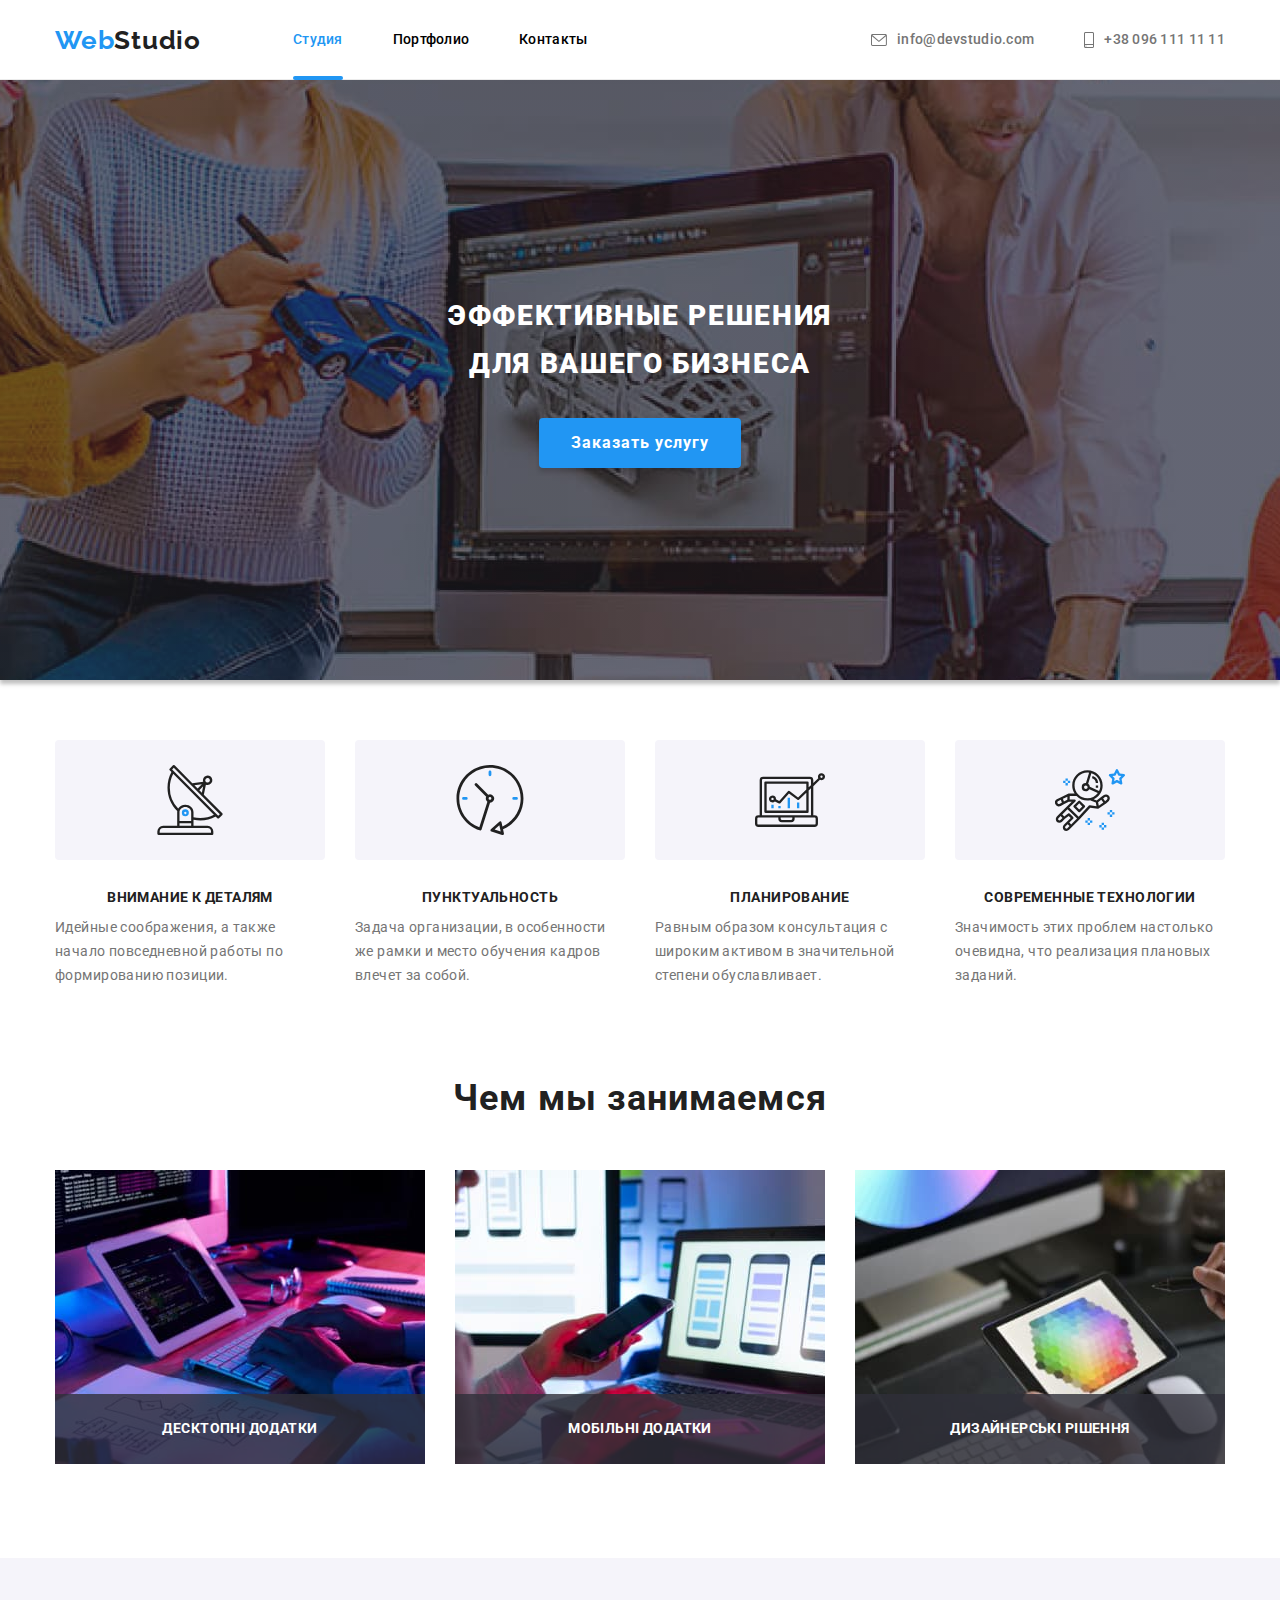
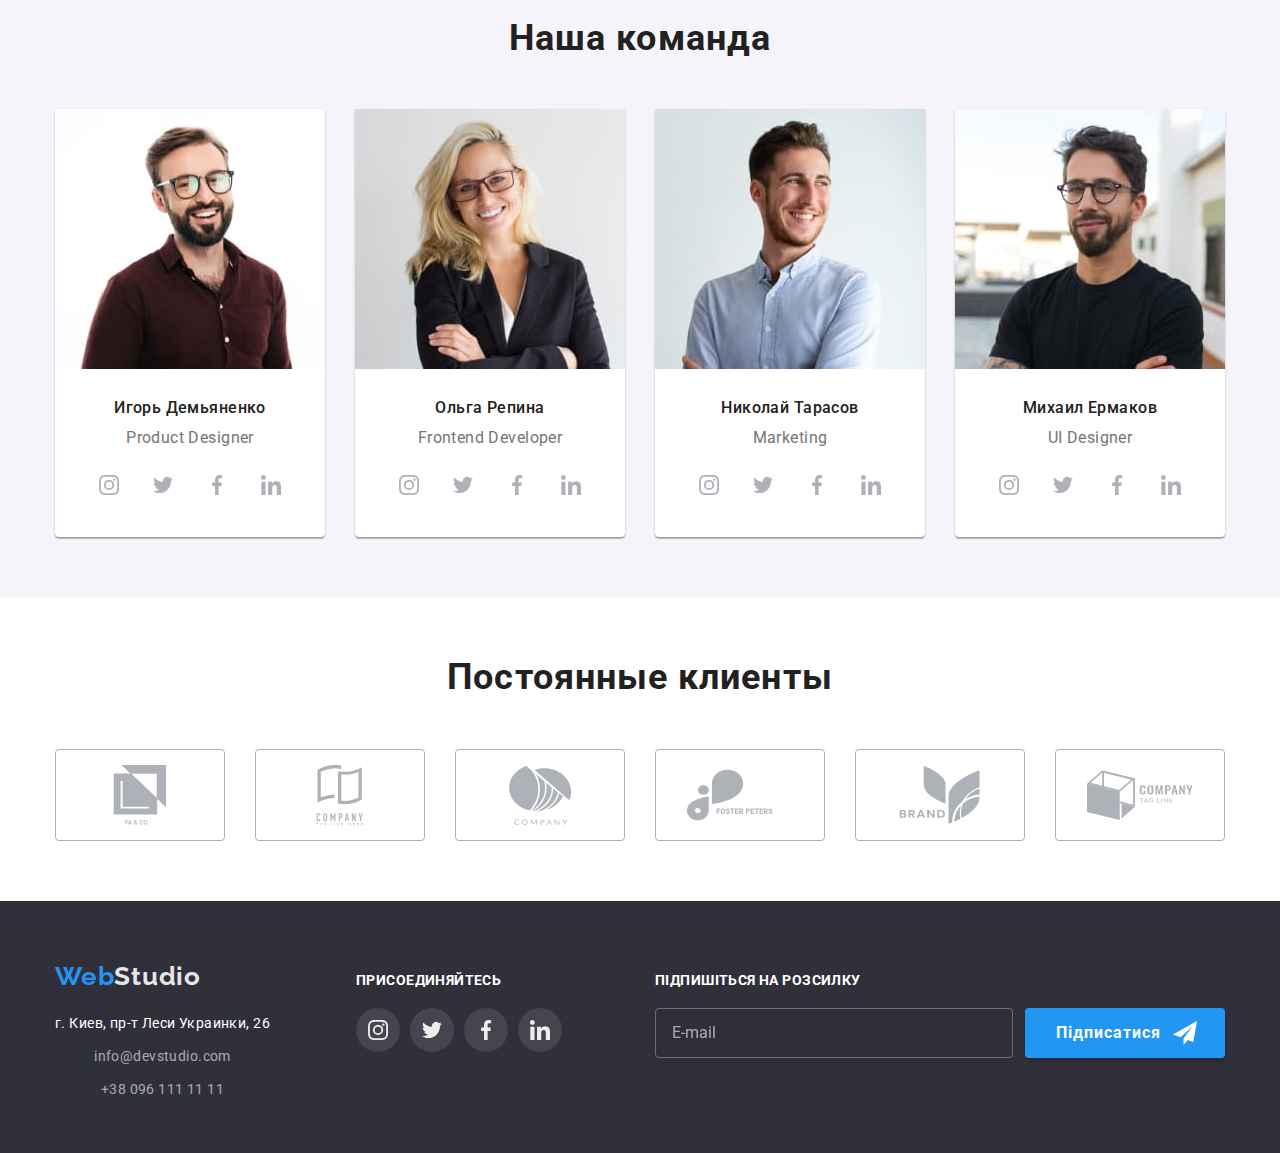
==== commit 5f527aca: "img" ====
--- a/index.html
+++ b/index.html
@@ -265,14 +265,14 @@
               <picture>
                 <source
                   srcset="
-                    ../images/img3.jpg                                                          1x,
-                    ../images/desktop/services/design-solutions-370/design-solutions-370@2x.jpg 2x
+                    ./images/desktop/services/design-solutions-370/design-solutions-370.jpg    1x,
+                    ./images/desktop/services/design-solutions-370/design-solutions-370@2x.jpg 2x
                   "
                   media="(min-width:1200px)"
                 />
                 <img
                   class="works-list__img"
-                  src="./images/img3.jpg"
+                  src="./images/desktop/services/design-solutions-370/design-solutions-370.jpg"
                   alt="Сотрудник выбирает цветовую гамму на планшете"
                   width="370"
                   height="294"
--- a/css/main.min.css
+++ b/css/main.min.css
@@ -1 +1 @@
-:root{--bakrnd-color-first: #E5E5E5;--bakrnd-color-second: #F5F4FA;--footer-color: #2F303A;--text-color-first: #757575;--text-color-tittle: #212121;--text-color-footer: rgba(255, 255, 255, 0.6);--text-banner-color: #FFFFFF;--accent-color: #2196F3;--first-font: "Roboto";--logo-font: "Raleway";--transition-duration: 250ms;--time-funcsion: cubic-bezier(0.4, 0, 0.2, 1);--animation-time: 250ms cubic-bezier(0.4, 0, 0.2, 1)}.visually-hidden{position:absolute;width:1px;height:1px;margin:-1px;border:0;padding:0;white-space:nowrap;clip-path:inset(100%);clip:rect(0 0 0 0);overflow:hidden}.link{color:var(--text-color-tittle);text-decoration:none}.link:hover,.link:focus,.link:active{color:var(--accent-color);fill:currentColor}.backdrop{position:fixed;top:0;left:0;width:100%;height:100%;background-color:rgba(0,0,0,.2);opacity:1;visibility:visible;transition:opacity 500ms cubic-bezier(0.4, 0, 0.2, 1),visibility 500ms cubic-bezier(0.4, 0, 0.2, 1)}.backdrop.is-hidden{opacity:0;visibility:hidden;pointer-events:none}.modal{position:absolute;top:50%;left:50%;background-color:var(--text-banner-color);width:calc(100% - 30px);max-width:450px;padding:40px;box-shadow:0px 1px 3px rgba(0,0,0,.12),0px 1px 1px rgba(0,0,0,.14),0px 2px 1px rgba(0,0,0,.2);border-radius:4px;opacity:1;transform:scale(1) translate(-50%, -50%);transition:transform 250ms cubic-bezier(0.4, 0, 0.2, 1)}@media screen and (min-width: 480px){.modal{width:450px;height:609px}}@media screen and (min-width: 1200px){.modal{width:528px;height:581px}}.close-button{position:absolute;top:8px;right:8px;width:30px;height:30px;border-radius:50%;border:1px solid rgba(0,0,0,.1);padding:0;cursor:pointer;fill:#000;background-color:#fff;transition:fill var(--animation-time)}.close-button:hover,.close-button:focus{fill:var(--accent-color)}.icon-close{position:absolute;top:50%;left:50%;transform:translate(-50%, -50%)}.modal-form{display:block}.title-modal{font-size:20px;text-align:center;color:var(--text-color-tittle);margin-bottom:12px}.label-title{display:block;font-size:12px;line-height:1.16;letter-spacing:.01em;color:var(--text-color)}.form-lable{display:block;margin-bottom:4px;font-size:12px;line-height:1.16;letter-spacing:.01em;color:var(--text-color-first)}.form-fild{margin-bottom:10px}.modal-position-icon{position:relative}.modal-icon{position:absolute;top:50%;left:15px;transform:translateY(-50%);transition:fill var(--animation-time)}.form-input{display:block;width:100%;height:40px;padding-left:42px;border:1px solid rgba(33,33,33,.2);border-radius:4px;transition:border var(--animation-time);cursor:pointer}.form-input:focus-within{outline:none;border:1px solid var(--accent-color);border-radius:4px}.form-input:focus-within+.modal-icon{fill:var(--accent-color);cursor:pointer}textarea{display:block;resize:none;width:100%;height:120px;padding:12px 16px;cursor:pointer}textarea::placeholder{color:rgba(117,117,117,.5019607843)}.label-title-comment{display:block;font-size:12px;line-height:1.17;letter-spacing:.01em;color:var(--text-color-first);margin-bottom:4px}.label-comment{display:block;margin-bottom:20px}.comment{border:1px solid rgba(33,33,33,.2);border-radius:4px;transition:border var(--animation-time)}.comment:focus-within{outline:none;border:1px solid var(--accent-color);border-radius:4px}.form-checkbox{display:flex;align-items:center;justify-content:center;margin-bottom:30px}.checkbox-title{font-weight:400;font-size:14px;line-height:1.71;color:var(--text-color-first)}.checkbox-icon{display:inline-flex;align-items:center;justify-content:center;width:16px;height:15px;outline:2px solid #212121;outline-offset:-2px;border-radius:2px;margin-right:4px;transition:background-color var(--animation-time),outline var(--animation-time)}.form-accept:checked+.checkbox-icon{background-color:var(--accent-color);outline:2px solid var(--accent-color);outline-offset:-2px}.modal-form-button{display:block;margin-left:auto;margin-right:auto;padding:10px 56px 10px 55px;font-weight:700;line-height:1.88;align-items:center;text-align:center;letter-spacing:.06em;color:var(--text-banner-color);border:0;border-radius:4px;background:#188ce8;box-shadow:0px 4px 4px rgba(0,0,0,.15)}.contract{color:var(--accent-color)}@media screen and (min-width: 1200px){.modal{min-width:528px;min-height:581px}}.title{color:var(--text-color-tittle);font-size:14px;font-weight:700;line-height:1.14}.portfolio-header{border:1px solid #ececec}@media screen and (max-width: 767px){.mobile-menu{position:fixed;width:100%;height:100%;max-height:796px;z-index:1000;top:0;left:0;background-color:#fff;box-shadow:0 0 0 100vmax rgba(0,0,0,.5);opacity:0;visibility:hidden;pointer-events:none;transition:opacity 500ms linear,visibility 500ms linear}.mobile-menu.is-open{opacity:1;visibility:visible;pointer-events:auto}.mobile-menu_container{position:relative;padding-left:25px;padding-top:48px;padding-bottom:58px}.mobile-menu_close-btn{position:absolute;top:15px;right:15px;background-color:rgba(0,0,0,0);border:none;padding:0;line-height:0;cursor:pointer}.mobile-menu_close-btn:hover,.mobile-menu_close-btn:focus{fill:var(--accent-color)}.mobile-menu_close-icon{width:40px;height:40px}}@media screen and (min-width: 768px){.mobile-menu{display:none}}ul,h1,h2,h3,p{margin:0;padding:0}body{font-family:"Roboto","Raleway",sans-serif;color:var(--text-color-first);font-weight:400;font-size:14px;letter-spacing:.03em}.list{list-style:none}.list-mobile{list-style:none;padding-left:0;margin:0}.main{line-height:1.71}.container{padding-right:15px;padding-left:15px}@media screen and (min-width: 480px){.container{width:480px;margin-left:auto;margin-right:auto}}@media screen and (min-width: 768px){.container{width:768px}}@media screen and (min-width: 1200px){.container{width:1200px}}.header{background-color:#fff;border-bottom:1px solid #ececec;min-height:40px}@media screen and (min-width: 480px){.header{height:60px}}@media screen and (min-width: 768px){.header{padding-top:20px;height:80px}}@media screen and (min-width: 1200px){.header{padding-top:0;height:80px}}.logo{width:145px;height:31px;color:var(--accent-color);font-family:var(--logo-font);font-weight:700;font-size:26px;line-height:1.19;letter-spacing:.03em}.logo-studio{color:var(--text-color-tittle)}.main-nav{display:flex;align-items:center}.header-nav{display:block;color:#000}.header-list{display:none}@media screen and (min-width: 768px){.header-list{display:flex;margin-left:93px}}.link-mail{display:block ruby}.header-list__item:not(:last-child){margin-right:50px}.header-list__link,.header-list__linktel{padding-top:32px;padding-bottom:32px;font-weight:500;font-size:14px;line-height:1.14;letter-spacing:.02em;color:var(--primary-text-color);transition:color 250ms cubic-bezier(0.4, 0, 0.2, 1)}.header-list__link:hover,.header-list__linktel:hover,.header-list__link:focus,.header-list__linktel:focus{color:var(--accent-color)}.header-list-cont{margin-left:auto}@media screen and (min-width: 768px)and (max-width: 1199px){.header-list-cont{margin-left:56px}}.contacts{display:none}@media screen and (min-width: 768px){.contacts{display:inline-block}}@media screen and (min-width: 1200px){.contacts{display:flex;justify-content:center}}@media screen and (min-width: 1200px){.header-list__item:not(:last-child){margin-right:50px}}.header-list__link,.header-list__linktel{padding-top:32px;padding-bottom:32px;font-weight:500;font-size:14px;line-height:1.14;letter-spacing:.02em;color:var(--titl-text-color);transition:color 250ms cubic-bezier(0.4, 0, 0.2, 1)}@media screen and (min-width: 1200px){.header-list__link,.header-list__linktel{display:flex;align-items:center}}.header-list__link:hover,.header-list__linktel:hover,.header-list__link:focus,.header-list__linktel:focus{color:var(--accent-color)}.header-list__icon{fill:currentColor;margin-right:10px}@media screen and (min-width: 1200px){.header-list__linktel{display:flex;align-items:center}}.current{position:relative;color:var(--accent-color);transition-property:background-color;transition-duration:250ms}.current::after{position:absolute;content:"";display:block;color:var(--accent-color);left:0;bottom:0;width:100%;height:4px;background-size:cover;background-color:var(--accent-color);border-radius:2px;transition:250ms cubic-bezier(0.4, 0, 0.2, 1)}.mobile-menu-open{margin-left:auto;display:none;padding:0;margin-left:auto;border:none;background-color:#fff;transition:fill 250ms cubic-bezier(0.4, 0, 0.2, 1)}@media screen and (max-width: 767px){.mobile-menu-open{display:block}}.mobile-menu-open:focus{fill:#2196f3}.mobile-menu{position:fixed;top:0;background-color:#fff;z-index:2;width:100vw;height:100vh;padding-top:48px;padding-bottom:48px}.mobile-menu>.container{height:100%;display:flex;flex-direction:column;justify-content:space-between;overflow:scroll}.mobile-menu_close-btn{display:block;margin-left:auto;border:none;background-color:rgba(0,0,0,0)}.mobile-nav-list__item:not(:last-child){margin-bottom:32px}.mobile-nav-list__link{display:block;font-weight:500;font-size:40px;line-height:1.17;letter-spacing:.02em;color:var(--primary-text-color);transition:color 250ms cubic-bezier(0.4, 0, 0.2, 1)}.mobile-nav-list__link:hover,.mobile-nav-list__link:focus{color:var(--accent-color)}.mobile-contacts-list__item{margin-bottom:32px}.mobile-contacts-list__contact{font-weight:500;font-size:34px;line-height:1.17;letter-spacing:.02em;color:#2196f3}.mobile-contacts-list__mail{font-weight:500;font-size:24px;line-height:1.16;letter-spacing:.02em;color:#757575}.mobile-social-list{display:inline-flex}.mobile-social-list__item{position:relative;display:flex;align-items:center}.mobile-social-list__item:not(:last-child)::after{content:"";width:22px;height:1px;background:rgba(33,33,33,.2);transform:rotate(90deg)}.mobile-social-list__link{position:relative;font-weight:500;font-size:12px;line-height:1.22;letter-spacing:.02em;color:#2196f3}@media screen and (min-width: 480px){.mobile-social-list__link{font-weight:500;font-size:18px;line-height:1.22;letter-spacing:.02em}}.footer{display:block;padding-top:60px;padding-bottom:60px;background-color:var(--footer-color)}@media screen and (min-width: 480px){.footer{height:603px}}@media screen and (min-width: 786px){.footer{height:463px}}@media screen and (min-width: 1200px){.footer{height:252px}}.footer-container{flex-wrap:wrap}@media screen and (min-width: 768px){.footer-container{display:flex;align-items:baseline}}.footer-logo{display:block;text-align:center;margin-bottom:20px;margin-left:auto;margin-right:auto}.footer-logo:hover,.footer-logo:focus{color:var(--accent-color)}@media screen and (min-width: 1200px){.footer-logo{display:inline-block}}.footer-address{display:block;text-align:center;color:var(--text-banner-color);font-style:normal;line-height:1.71}@media screen and (min-width: 1200px){.footer-address{display:inline-block;margin-bottom:9px}}.footer-link{display:inline-block;margin-top:9px;color:var(--text-color-footer);transition:color var(--animation-time)}.logo-studio-footer{color:var(--bakrnd-color-first)}.footer-social-title{display:block;text-align:center;font-family:"Roboto";font-weight:700;font-size:14px;line-height:16px;letter-spacing:.03em;text-transform:uppercase;color:#fff;padding-bottom:20px}@media screen and (min-width: 1200px){.footer-social-title{text-align:left}}.footer-contacts{display:block;width:231px;margin-bottom:60px;margin-left:auto;margin-right:auto}@media screen and (min-width: 768px){.footer-contacts{margin-left:76px}}@media screen and (min-width: 1200px){.footer-contacts{margin-left:auto;margin-bottom:0px}}@media screen and (max-width: 767px){.social-footer{margin-bottom:60px;margin-left:auto;margin-right:auto}}@media screen and (min-width: 768px){.social-footer{margin-right:89px;margin-left:70px;margin-bottom:0px}}@media screen and (min-width: 1200px){.social-footer{margin-right:0;margin-left:70px;margin-bottom:0}}.footer-social{display:flex;padding-left:0px;justify-content:center}.team-social__link-footer{display:flex;width:44px;height:44px;border:0;border-radius:50%;justify-content:center;align-items:center;color:#eee;background:rgba(255,255,255,.1);transition:background-color var(--animation-time)}.team-social__link-footer:hover,.team-social__link-footer:focus{color:#eee;background-color:var(--accent-color)}.team-social__item{display:flex}.team-social__item:not(:last-child){margin-right:10px}.team-social__img{fill:currentColor}.footer-form-container{display:inline-block;margin-bottom:60px;margin-left:auto;margin-right:auto;width:300px;height:156px}@media screen and (min-width: 480px){.footer-form-container{margin-left:0;width:450px;height:156px}}@media screen and (min-width: 768px){.footer-form-container{margin-left:166px}}@media screen and (min-width: 1200px){.footer-form-container{display:block;width:570px;height:86px;margin-left:93px}}.footer-form{display:inline-block;margin-bottom:60px;margin-left:0;width:300px;height:156px}@media screen and (min-width: 480px){.footer-form{margin-left:0;width:450px;height:156px}}@media screen and (min-width: 768px){.footer-form{margin-left:166px}}@media screen and (min-width: 1200px){.footer-form{display:flex;width:570px;height:86px;margin-left:93px}}@media screen and (min-width: 1200px){.footer-form-fild{display:flex}}@media screen and (min-width: 768px){.footer-form-fild{text-align:center}}.form-list button{align-items:center}.form-list input{height:50px;width:290px;margin-bottom:20px;padding-left:16px;padding-top:15px;padding-bottom:15px;background:none;border:1px solid rgba(255,255,255,.3);filter:drop-shadow(0px 4px 4px rgba(0, 0, 0, 0.15));border-radius:4px;color:var(--color-white);transition:color 250ms linear}@media screen and (min-width: 480px){.form-list input{width:450px}}@media screen and (min-width: 1200px){.form-list input{width:358px;margin:0}}.footer-subscribe{width:358px;height:50px;background-color:var(--footer-color);border:1px solid rgba(255,255,255,.3);filter:drop-shadow(0px 4px 4px rgba(0, 0, 0, 0.15));border-radius:4px;margin-right:12px;padding-right:5px;padding-left:16px;color:var(--text-banner-color);transition:border var(--animation-time)}.footer-subscribe:focus{transition:border var(--animation-time)}.footer-subscribe::placeholder{width:47px;height:20px;font-weight:400;font-size:16px;line-height:1.25;align-items:center;color:rgba(255,255,255,.6)}.footer-form-btn{display:flex;align-items:center;text-align:center;justify-content:space-around;padding:10px 28px;margin-left:auto;margin-right:auto;width:200px;height:50px;background-color:var(--accent-color);color:var(--color-white);font-family:"Roboto";font-style:normal;font-weight:700;font-size:16px;line-height:1.88;letter-spacing:.06em;border:none;box-shadow:0px 4px 4px rgba(0,0,0,.15);border-radius:4px;cursor:pointer}@media screen and (min-width: 768px){.footer-form-btn{margin-left:139px}}@media screen and (min-width: 1200px){.footer-form-btn{margin:0}}.button-footer{margin-left:auto;margin-right:auto;position:relative;border-radius:4px;border:none;background-color:var(--accent-color);color:var(--text-banner-color);height:50px;font-weight:700;font-size:16px;line-height:1.88;letter-spacing:.06em;padding:10px 62px 10px 29px;box-shadow:0px 4px 4px rgba(0,0,0,.15);cursor:pointer}.form-list:not(:last-child){margin-right:12px}.button-footer-icon{position:absolute;top:13px;right:28px}.banner{display:flex;flex-direction:column;justify-content:center;align-items:center;background-image:linear-gradient(rgba(47, 48, 58, 0.4), rgba(47, 48, 58, 0.4)),url(/images/mobile/hero/hero-480/hero-480.jpg);background-image:linear-gradient(rgba(47, 48, 58, 0.4), rgba(47, 48, 58, 0.4)),url(/images/mobile/hero/hero-480/hero-480@2x.jpg);background-color:rgba(47,48,58,.4);background-repeat:no-repeat;background-position:center;box-shadow:0px 4px 4px rgba(0,0,0,.25);max-width:480px;max-height:400px;margin-left:auto;margin-right:auto;padding-top:118px;padding-bottom:118px;background-color:var(--footer-color)}@media screen and (min-width: 768px){.banner{background-image:linear-gradient(rgba(47, 48, 58, 0.4), rgba(47, 48, 58, 0.4)),url(/images/tablet/hero/hero-768.jpg);background-image:linear-gradient(rgba(47, 48, 58, 0.4), rgba(47, 48, 58, 0.4)),url(/images/tablet/hero/hero-768@2x.jpg);max-width:768px;max-height:400px}}@media screen and (min-width: 1200px){.banner{background-image:linear-gradient(rgba(47, 48, 58, 0.4), rgba(47, 48, 58, 0.4)),url(/images/header-img.jpg);background-image:linear-gradient(rgba(47, 48, 58, 0.4), rgba(47, 48, 58, 0.4)),url(/images/desktop/hero/hero-1600@2x.jpg);max-width:1600px;min-height:600px}}.banner__title{margin-left:auto;margin-right:auto;margin-bottom:30px;color:var(--text-banner-color);font-weight:900;letter-spacing:.06em;text-align:center;text-transform:uppercase}.banner__button{display:block;font-family:var(--first-font);color:var(--text-banner-color);font-weight:700;font-size:16px;line-height:1.88;letter-spacing:.06em;margin-left:auto;margin-right:auto;padding:10px 32px;background-color:var(--accent-color);box-shadow:0px 4px 4px rgba(0,0,0,.15);border-radius:4px;border:0;transition:color var(--animation-time)}.techology{padding-top:60px;padding-bottom:60px}@media screen and (min-width: 768px){.techology-list{display:flex;flex-wrap:wrap;gap:30px}}@media screen and (max-width: 767px){.technology-list__item:not(:last-child){margin-bottom:30px}}@media screen and (min-width: 768px){.technology-list__item{width:calc((100% - 30px)/2)}}@media screen and (min-width: 1200px){.technology-list__item{width:calc((100% - 90px)/4)}}.technology-list__item{margin-bottom:30px}.technology-list__icon{display:flex;justify-content:center;align-items:center;height:120px;border-radius:4px;background-color:var(--bakrnd-color-second);margin-bottom:30px}.technology-list__title{text-align:center;margin-bottom:10px}.clients{padding:60px 0}.clients-title{text-align:center;font-weight:700;font-size:36px;line-height:1.16;letter-spacing:.03em;margin-bottom:50px;color:var(-text-color-tittle)}@media screen and (max-width: 1199px){.clients-title{font-weight:700;font-size:28px;line-height:1.16;letter-spacing:.03em;margin-bottom:30px}}.clients-list{display:flex;flex-wrap:wrap;gap:30px;padding-left:0px;transition:color var(--animation-time)}.clients-list__item{height:92px;width:170px}@media screen and (min-width: 320px)and (max-width: 767px){.clients-list__item{width:calc((100% - 30px)/2)}}@media screen and (min-width: 768px){.clients-list__item{width:calc((100% - 60px)/3)}}@media screen and (min-width: 1200px){.clients-list__item{width:calc((100% - 150px)/6)}}.clients-list__link{display:flex;justify-content:center;align-items:center;border:1px solid #afb1b8;border-radius:4px;fill:#afb1b8;color:#afb1b8;width:100%;height:100%;transition:border var(--animation-time)}.clients-list__link:hover svg,.clients-list__link:focus svg{fill:currentColor}.clients-list__link:hover,.clients-list__link:focus{border-color:#2196f3;fill:currentColor}.clients-list__icon{fill:#afb1b8;transition:fill var(--animation-time)}.clients-list__icon:hover,.clients-list__icon:focus{fill:currentColor}@media screen and (max-width: 1199px){.works{display:none}}@media screen and (min-width: 1200px){.works{padding-bottom:94px}.works-list{display:flex;justify-content:space-between;padding-left:0px}.works-title{margin-bottom:50px;text-align:center;font-weight:700;font-size:36px;line-height:1.16;letter-spacing:.03em;color:var(-text-color-tittle)}.works-list__img,.team-list__img,.portfolio-list__img{display:block}.works-list__item{position:relative}.works-list__overlay{position:absolute;bottom:0;left:0;width:100%;height:70px;background-color:rgba(47,48,58,.8);display:flex;justify-content:center;align-items:center}.works-list__description{font-size:14px;font-weight:700;line-height:1.14;text-transform:uppercase;color:var(--text-banner-color);margin:0}}.team{background-color:var(--bakrnd-color-second);padding:60px 0px}.team-title{text-align:center;font-weight:700;font-size:36px;line-height:1.16;letter-spacing:.03em;margin-bottom:50px;color:var(-text-color-tittle)}@media screen and (max-width: 1199px){.team-title{font-weight:700;font-size:28px;line-height:1.16;letter-spacing:.03em;margin-bottom:30px}}.team-list{display:flex;flex-wrap:wrap;gap:30px}.team-list__item{width:100%;left:815px;top:1632px;box-shadow:0px 1px 3px rgba(0,0,0,.12),0px 1px 1px rgba(0,0,0,.14),0px 2px 1px rgba(0,0,0,.2);border-radius:0px 0px 4px 4px;background-color:var(--text-banner-color)}@media screen and (min-width: 768px){.team-list__item{width:calc((100% - 30px)/2)}}@media screen and (min-width: 1200px){.team-list__item{width:calc((100% - 90px)/4)}}.team-worker{padding:30px 0;text-align:center}.team-worker__name{margin-bottom:10px;font-weight:500;font-size:16px;line-height:1.18;color:var(--text-color-tittle)}.team-worker__descr{margin-bottom:16px;font-size:16px;line-height:1.19;color:var(--secondary-text)}.list-social{display:flex;align-items:center}.team-social{margin-top:16px;padding:0;justify-content:center;color:var(--text-banner-color)}.team-social__item{width:44px;height:44px}.team-social__link{display:flex;justify-content:center;align-items:center;width:100%;height:100%;border-radius:50%;color:#afb1b8;transition:color 250ms cubic-bezier(0.4, 0, 0.2, 1),background-color 250ms cubic-bezier(0.4, 0, 0.2, 1)}.team-social__link:hover,.team-social__link:focus{color:#fff;background-color:var(--accent-color)}.team-social__img{fill:currentColor}.portfolio-works{padding-top:94px;padding-bottom:94px}.portfolio-list__title{color:var(--text-color-tittle);font-weight:700;font-size:18px;line-height:2;letter-spacing:.06em}.portfolio-title{display:none}.menu-list{display:flex;justify-content:center;margin-bottom:50px}.portfolio-list__descript{border:1px solid #eee;padding:20px 24px}.portfolio-list__text{color:var(--text-color-first);font-size:16px;line-height:1.86}.portfolio-menu{padding:6px 22px;border:0;border-radius:4px;font-family:var(--first-font);color:var(--text-color-tittle);font-weight:500;font-size:16px;line-height:1.6;text-align:center;letter-spacing:.03em;cursor:pointer;transition:background-color var(--transition-duration) var(--time-funcsion),color var(--transition-duration) var(--time-funcsion),box-shadow var(--transition-duration) var(--time-funcsion)}.portfolio-menu:hover,.portfolio-menu:focus{color:var(--text-banner-color);background-color:var(--accent-color);box-shadow:0px 3px 1px rgba(0,0,0,.1),0px 1px 2px rgba(0,0,0,.08),0px 2px 2px rgba(0,0,0,.12)}.menu-list__item:not(:last-child){margin-right:8px}.portfolio-list__container{position:relative;overflow:hidden}.portfolio-list{display:flex;padding-left:0px;flex-wrap:wrap;gap:30px;justify-content:space-between;align-content:space-between}.portfolio-list__link{display:block;transition:box-shadow var(--animation-time)}.portfolio-list__link:hover,.portfolio-list__link:focus{box-shadow:0px 1px 1px rgba(0,0,0,.12),0px 4px 4px rgba(0,0,0,.06),1px 4px 6px rgba(0,0,0,.16)}.portfolio-list__slider_text{font-weight:400;color:#fff;font-size:18px;line-height:1.5;padding:63px 24px 63px 24px;margin:0}.portfolio-list__slider{position:absolute;bottom:-1%;width:100%;height:100%;background-color:rgba(33,150,243,.9);transform:translateY(100%);transition:transform 250ms cubic-bezier(0.4, 0, 0.2, 1)}.portfolio-list__link:hover .portfolio-list__slider{transform:translateY(0)}/*# sourceMappingURL=main.min.css.map */+:root{--bakrnd-color-first: #E5E5E5;--bakrnd-color-second: #F5F4FA;--footer-color: #2F303A;--text-color-first: #757575;--text-color-tittle: #212121;--text-color-footer: rgba(255, 255, 255, 0.6);--text-banner-color: #FFFFFF;--accent-color: #2196F3;--first-font: "Roboto";--logo-font: "Raleway";--transition-duration: 250ms;--time-funcsion: cubic-bezier(0.4, 0, 0.2, 1);--animation-time: 250ms cubic-bezier(0.4, 0, 0.2, 1)}.visually-hidden{position:absolute;width:1px;height:1px;margin:-1px;border:0;padding:0;white-space:nowrap;clip-path:inset(100%);clip:rect(0 0 0 0);overflow:hidden}.link{color:var(--text-color-tittle);text-decoration:none}.link:hover,.link:focus,.link:active{color:var(--accent-color);fill:currentColor}.backdrop{position:fixed;top:0;left:0;width:100%;height:100%;background-color:rgba(0,0,0,.2);opacity:1;visibility:visible;transition:opacity 500ms cubic-bezier(0.4, 0, 0.2, 1),visibility 500ms cubic-bezier(0.4, 0, 0.2, 1)}.backdrop.is-hidden{opacity:0;visibility:hidden;pointer-events:none}.modal{position:absolute;top:50%;left:50%;background-color:var(--text-banner-color);width:calc(100% - 30px);max-width:450px;padding:40px;box-shadow:0px 1px 3px rgba(0,0,0,.12),0px 1px 1px rgba(0,0,0,.14),0px 2px 1px rgba(0,0,0,.2);border-radius:4px;opacity:1;transform:scale(1) translate(-50%, -50%);transition:transform 250ms cubic-bezier(0.4, 0, 0.2, 1)}@media screen and (min-width: 480px){.modal{width:450px;height:609px}}@media screen and (min-width: 1200px){.modal{width:528px;height:581px}}.close-button{position:absolute;top:8px;right:8px;width:30px;height:30px;border-radius:50%;border:1px solid rgba(0,0,0,.1);padding:0;cursor:pointer;fill:#000;background-color:#fff;transition:fill var(--animation-time)}.close-button:hover,.close-button:focus{fill:var(--accent-color)}.icon-close{position:absolute;top:50%;left:50%;transform:translate(-50%, -50%)}.modal-form{display:block}.title-modal{font-size:20px;text-align:center;color:var(--text-color-tittle);margin-bottom:12px}.label-title{display:block;font-size:12px;line-height:1.16;letter-spacing:.01em;color:var(--text-color)}.form-lable{display:block;margin-bottom:4px;font-size:12px;line-height:1.16;letter-spacing:.01em;color:var(--text-color-first)}.form-fild{margin-bottom:10px}.modal-position-icon{position:relative}.modal-icon{position:absolute;top:50%;left:15px;transform:translateY(-50%);transition:fill var(--animation-time)}.form-input{display:block;width:100%;height:40px;padding-left:42px;border:1px solid rgba(33,33,33,.2);border-radius:4px;transition:border var(--animation-time);cursor:pointer}.form-input:focus-within{outline:none;border:1px solid var(--accent-color);border-radius:4px}.form-input:focus-within+.modal-icon{fill:var(--accent-color);cursor:pointer}textarea{display:block;resize:none;width:100%;height:120px;padding:12px 16px;cursor:pointer}textarea::placeholder{color:rgba(117,117,117,.5019607843)}.label-title-comment{display:block;font-size:12px;line-height:1.17;letter-spacing:.01em;color:var(--text-color-first);margin-bottom:4px}.label-comment{display:block;margin-bottom:20px}.comment{border:1px solid rgba(33,33,33,.2);border-radius:4px;transition:border var(--animation-time)}.comment:focus-within{outline:none;border:1px solid var(--accent-color);border-radius:4px}.form-checkbox{display:flex;align-items:center;justify-content:center;margin-bottom:30px}.checkbox-title{font-weight:400;font-size:14px;line-height:1.71;color:var(--text-color-first)}.checkbox-icon{display:inline-flex;align-items:center;justify-content:center;width:16px;height:15px;outline:2px solid #212121;outline-offset:-2px;border-radius:2px;margin-right:4px;transition:background-color var(--animation-time),outline var(--animation-time)}.form-accept:checked+.checkbox-icon{background-color:var(--accent-color);outline:2px solid var(--accent-color);outline-offset:-2px}.modal-form-button{display:block;margin-left:auto;margin-right:auto;padding:10px 56px 10px 55px;font-weight:700;line-height:1.88;align-items:center;text-align:center;letter-spacing:.06em;color:var(--text-banner-color);border:0;border-radius:4px;background:#188ce8;box-shadow:0px 4px 4px rgba(0,0,0,.15)}.contract{color:var(--accent-color)}@media screen and (min-width: 1200px){.modal{min-width:528px;min-height:581px}}.title{color:var(--text-color-tittle);font-size:14px;font-weight:700;line-height:1.14}.portfolio-header{border:1px solid #ececec}@media screen and (max-width: 767px){.mobile-menu{position:fixed;width:100%;height:100%;max-height:796px;z-index:1000;top:0;left:0;background-color:#fff;box-shadow:0 0 0 100vmax rgba(0,0,0,.5);opacity:0;visibility:hidden;pointer-events:none;transition:opacity 500ms linear,visibility 500ms linear}.mobile-menu.is-open{opacity:1;visibility:visible;pointer-events:auto}.mobile-menu_container{position:relative;padding-left:25px;padding-top:48px;padding-bottom:58px}.mobile-menu_close-btn{position:absolute;top:15px;right:15px;background-color:rgba(0,0,0,0);border:none;padding:0;line-height:0;cursor:pointer}.mobile-menu_close-btn:hover,.mobile-menu_close-btn:focus{fill:var(--accent-color)}.mobile-menu_close-icon{width:40px;height:40px}}@media screen and (min-width: 768px){.mobile-menu{display:none}}ul,h1,h2,h3,p{margin:0;padding:0}body{font-family:"Roboto","Raleway",sans-serif;color:var(--text-color-first);font-weight:400;font-size:14px;letter-spacing:.03em}.list{list-style:none}.list-mobile{list-style:none;padding-left:0;margin:0}.main{line-height:1.71}.container{padding-right:15px;padding-left:15px}@media screen and (min-width: 480px){.container{width:480px;margin-left:auto;margin-right:auto}}@media screen and (min-width: 768px){.container{width:768px}}@media screen and (min-width: 1200px){.container{width:1200px}}.header{background-color:#fff;border-bottom:1px solid #ececec;min-height:40px}@media screen and (min-width: 480px){.header{height:60px}}@media screen and (min-width: 768px){.header{padding-top:20px;height:80px}}@media screen and (min-width: 1200px){.header{padding-top:0;height:80px}}.logo{width:145px;height:31px;color:var(--accent-color);font-family:var(--logo-font);font-weight:700;font-size:26px;line-height:1.19;letter-spacing:.03em}.logo-studio{color:var(--text-color-tittle)}.main-nav{display:flex;align-items:center}.header-nav{display:block;color:#000}.header-list{display:none}@media screen and (min-width: 768px){.header-list{display:flex;margin-left:93px}}.link-mail{display:block ruby}.header-list__item:not(:last-child){margin-right:50px}.header-list__link,.header-list__linktel{padding-top:32px;padding-bottom:32px;font-weight:500;font-size:14px;line-height:1.14;letter-spacing:.02em;color:var(--primary-text-color);transition:color 250ms cubic-bezier(0.4, 0, 0.2, 1)}.header-list__link:hover,.header-list__linktel:hover,.header-list__link:focus,.header-list__linktel:focus{color:var(--accent-color)}.header-list-cont{margin-left:auto}@media screen and (min-width: 768px)and (max-width: 1199px){.header-list-cont{margin-left:56px}}.contacts{display:none}@media screen and (min-width: 768px){.contacts{display:inline-block}}@media screen and (min-width: 1200px){.contacts{display:flex;justify-content:center}}@media screen and (min-width: 1200px){.header-list__item:not(:last-child){margin-right:50px}}.header-list__link,.header-list__linktel{padding-top:32px;padding-bottom:32px;font-weight:500;font-size:14px;line-height:1.14;letter-spacing:.02em;color:var(--titl-text-color);transition:color 250ms cubic-bezier(0.4, 0, 0.2, 1)}@media screen and (min-width: 1200px){.header-list__link,.header-list__linktel{display:flex;align-items:center}}.header-list__link:hover,.header-list__linktel:hover,.header-list__link:focus,.header-list__linktel:focus{color:var(--accent-color)}.header-list__icon{fill:currentColor;margin-right:10px}@media screen and (min-width: 1200px){.header-list__linktel{display:flex;align-items:center}}.current{position:relative;color:var(--accent-color);transition-property:background-color;transition-duration:250ms}.current::after{position:absolute;content:"";display:block;color:var(--accent-color);left:0;bottom:0;width:100%;height:4px;background-size:cover;background-color:var(--accent-color);border-radius:2px;transition:250ms cubic-bezier(0.4, 0, 0.2, 1)}.mobile-menu-open{margin-left:auto;display:none;padding:0;margin-left:auto;border:none;background-color:#fff;transition:fill 250ms cubic-bezier(0.4, 0, 0.2, 1)}@media screen and (max-width: 767px){.mobile-menu-open{display:block}}.mobile-menu-open:focus{fill:#2196f3}.mobile-menu{position:fixed;top:0;background-color:#fff;z-index:2;width:100vw;height:100vh;padding-top:48px;padding-bottom:48px}.mobile-menu>.container{height:100%;display:flex;flex-direction:column;justify-content:space-between;overflow:scroll}.mobile-menu_close-btn{display:block;margin-left:auto;border:none;background-color:rgba(0,0,0,0)}.mobile-nav-list__item:not(:last-child){margin-bottom:32px}.mobile-nav-list__link{display:block;font-weight:500;font-size:40px;line-height:1.17;letter-spacing:.02em;color:var(--primary-text-color);transition:color 250ms cubic-bezier(0.4, 0, 0.2, 1)}.mobile-nav-list__link:hover,.mobile-nav-list__link:focus{color:var(--accent-color)}.mobile-contacts-list__item{margin-bottom:32px}.mobile-contacts-list__contact{font-weight:500;font-size:34px;line-height:1.17;letter-spacing:.02em;color:#2196f3}.mobile-contacts-list__mail{font-weight:500;font-size:24px;line-height:1.16;letter-spacing:.02em;color:#757575}.mobile-social-list{display:inline-flex}.mobile-social-list__item{position:relative;display:flex;align-items:center}.mobile-social-list__item:not(:last-child)::after{content:"";width:22px;height:1px;background:rgba(33,33,33,.2);transform:rotate(90deg)}.mobile-social-list__link{position:relative;font-weight:500;font-size:12px;line-height:1.22;letter-spacing:.02em;color:#2196f3}@media screen and (min-width: 480px){.mobile-social-list__link{font-weight:500;font-size:18px;line-height:1.22;letter-spacing:.02em}}.footer{display:block;padding-top:60px;padding-bottom:60px;background-color:var(--footer-color)}@media screen and (min-width: 480px){.footer{height:603px}}@media screen and (min-width: 786px){.footer{height:463px}}@media screen and (min-width: 1200px){.footer{height:252px}}.footer-container{flex-wrap:wrap}@media screen and (min-width: 768px){.footer-container{display:flex;align-items:baseline}}.footer-logo{display:block;text-align:center;margin-bottom:20px;margin-left:auto;margin-right:auto}.footer-logo:hover,.footer-logo:focus{color:var(--accent-color)}@media screen and (min-width: 1200px){.footer-logo{display:inline-block}}.footer-address{display:block;text-align:center;color:var(--text-banner-color);font-style:normal;line-height:1.71}@media screen and (min-width: 1200px){.footer-address{display:inline-block;margin-bottom:9px}}.footer-link{display:inline-block;margin-top:9px;color:var(--text-color-footer);transition:color var(--animation-time)}.logo-studio-footer{color:var(--bakrnd-color-first)}.footer-social-title{display:block;text-align:center;font-family:"Roboto";font-weight:700;font-size:14px;line-height:16px;letter-spacing:.03em;text-transform:uppercase;color:#fff;padding-bottom:20px}@media screen and (min-width: 1200px){.footer-social-title{text-align:left}}.footer-contacts{display:block;width:231px;margin-bottom:60px;margin-left:auto;margin-right:auto}@media screen and (min-width: 768px){.footer-contacts{margin-left:76px}}@media screen and (min-width: 1200px){.footer-contacts{margin-left:auto;margin-bottom:0px}}@media screen and (max-width: 767px){.social-footer{margin-bottom:60px;margin-left:auto;margin-right:auto}}@media screen and (min-width: 768px){.social-footer{margin-right:89px;margin-left:70px;margin-bottom:0px}}@media screen and (min-width: 1200px){.social-footer{margin-right:0;margin-left:70px;margin-bottom:0}}.footer-social{display:flex;padding-left:0px;justify-content:center}.team-social__link-footer{display:flex;width:44px;height:44px;border:0;border-radius:50%;justify-content:center;align-items:center;color:#eee;background:rgba(255,255,255,.1);transition:background-color var(--animation-time)}.team-social__link-footer:hover,.team-social__link-footer:focus{color:#eee;background-color:var(--accent-color)}.team-social__item{display:flex}.team-social__item:not(:last-child){margin-right:10px}.team-social__img{fill:currentColor}.footer-form-container{display:inline-block;margin-bottom:60px;margin-left:auto;margin-right:auto;width:300px;height:156px}@media screen and (min-width: 480px){.footer-form-container{margin-left:0;width:450px;height:156px}}@media screen and (min-width: 768px){.footer-form-container{margin-left:166px}}@media screen and (min-width: 1200px){.footer-form-container{display:block;width:570px;height:86px;margin-left:93px}}.footer-form{display:inline-block;margin-bottom:60px;margin-left:0;width:300px;height:156px}@media screen and (min-width: 480px){.footer-form{margin-left:0;width:450px;height:156px}}@media screen and (min-width: 768px){.footer-form{margin-left:166px}}@media screen and (min-width: 1200px){.footer-form{display:flex;width:570px;height:86px;margin-left:93px}}@media screen and (min-width: 1200px){.footer-form-fild{display:flex}}@media screen and (min-width: 768px){.footer-form-fild{text-align:center}}.form-list button{align-items:center}.form-list input{height:50px;width:290px;margin-bottom:20px;padding-left:16px;padding-top:15px;padding-bottom:15px;background:none;border:1px solid rgba(255,255,255,.3);filter:drop-shadow(0px 4px 4px rgba(0, 0, 0, 0.15));border-radius:4px;color:var(--color-white);transition:color 250ms linear}@media screen and (min-width: 480px){.form-list input{width:450px}}@media screen and (min-width: 1200px){.form-list input{width:358px;margin:0}}.footer-subscribe{width:358px;height:50px;background-color:var(--footer-color);border:1px solid rgba(255,255,255,.3);filter:drop-shadow(0px 4px 4px rgba(0, 0, 0, 0.15));border-radius:4px;margin-right:12px;padding-right:5px;padding-left:16px;color:var(--text-banner-color);transition:border var(--animation-time)}.footer-subscribe:focus{transition:border var(--animation-time)}.footer-subscribe::placeholder{width:47px;height:20px;font-weight:400;font-size:16px;line-height:1.25;align-items:center;color:rgba(255,255,255,.6)}.footer-form-btn{display:flex;align-items:center;text-align:center;justify-content:space-around;padding:10px 28px;margin-left:auto;margin-right:auto;width:200px;height:50px;background-color:var(--accent-color);color:var(--color-white);font-family:"Roboto";font-style:normal;font-weight:700;font-size:16px;line-height:1.88;letter-spacing:.06em;border:none;box-shadow:0px 4px 4px rgba(0,0,0,.15);border-radius:4px;cursor:pointer}@media screen and (min-width: 768px){.footer-form-btn{margin-left:139px}}@media screen and (min-width: 1200px){.footer-form-btn{margin:0}}.button-footer{margin-left:auto;margin-right:auto;position:relative;border-radius:4px;border:none;background-color:var(--accent-color);color:var(--text-banner-color);height:50px;font-weight:700;font-size:16px;line-height:1.88;letter-spacing:.06em;padding:10px 62px 10px 29px;box-shadow:0px 4px 4px rgba(0,0,0,.15);cursor:pointer}.form-list:not(:last-child){margin-right:12px}.button-footer-icon{position:absolute;top:13px;right:28px}.banner{display:flex;flex-direction:column;justify-content:center;align-items:center;background-image:linear-gradient(rgba(47, 48, 58, 0.4), rgba(47, 48, 58, 0.4)),url(../images/mobile/hero/hero-480/hero-480.jpg);background-image:linear-gradient(rgba(47, 48, 58, 0.4), rgba(47, 48, 58, 0.4)),url(../images/mobile/hero/hero-480/hero-480@2x.jpg);background-color:rgba(47,48,58,.4);background-repeat:no-repeat;background-position:center;box-shadow:0px 4px 4px rgba(0,0,0,.25);max-width:480px;max-height:400px;margin-left:auto;margin-right:auto;padding-top:118px;padding-bottom:118px;background-color:var(--footer-color)}@media screen and (min-width: 768px){.banner{background-image:linear-gradient(rgba(47, 48, 58, 0.4), rgba(47, 48, 58, 0.4)),url(../images/tablet/hero/hero-768.jpg);background-image:linear-gradient(rgba(47, 48, 58, 0.4), rgba(47, 48, 58, 0.4)),url(../images/tablet/hero/hero-768@2x.jpg);max-width:768px;max-height:400px}}@media screen and (min-width: 1200px){.banner{background-image:linear-gradient(rgba(47, 48, 58, 0.4), rgba(47, 48, 58, 0.4)),url(../images/header-img.jpg);background-image:linear-gradient(rgba(47, 48, 58, 0.4), rgba(47, 48, 58, 0.4)),url(../images/desktop/hero/hero-1600@2x.jpg);max-width:1600px;min-height:600px}}.banner__title{margin-left:auto;margin-right:auto;margin-bottom:30px;color:var(--text-banner-color);font-weight:900;letter-spacing:.06em;text-align:center;text-transform:uppercase}.banner__button{display:block;font-family:var(--first-font);color:var(--text-banner-color);font-weight:700;font-size:16px;line-height:1.88;letter-spacing:.06em;margin-left:auto;margin-right:auto;padding:10px 32px;background-color:var(--accent-color);box-shadow:0px 4px 4px rgba(0,0,0,.15);border-radius:4px;border:0;transition:color var(--animation-time)}.techology{padding-top:60px;padding-bottom:60px}@media screen and (min-width: 768px){.techology-list{display:flex;flex-wrap:wrap;gap:30px}}@media screen and (max-width: 767px){.technology-list__item:not(:last-child){margin-bottom:30px}}@media screen and (min-width: 768px){.technology-list__item{width:calc((100% - 30px)/2)}}@media screen and (min-width: 1200px){.technology-list__item{width:calc((100% - 90px)/4)}}.technology-list__item{margin-bottom:30px}.technology-list__icon{display:flex;justify-content:center;align-items:center;height:120px;border-radius:4px;background-color:var(--bakrnd-color-second);margin-bottom:30px}.technology-list__title{text-align:center;margin-bottom:10px}.clients{padding:60px 0}.clients-title{text-align:center;font-weight:700;font-size:36px;line-height:1.16;letter-spacing:.03em;margin-bottom:50px;color:var(-text-color-tittle)}@media screen and (max-width: 1199px){.clients-title{font-weight:700;font-size:28px;line-height:1.16;letter-spacing:.03em;margin-bottom:30px}}.clients-list{display:flex;flex-wrap:wrap;gap:30px;padding-left:0px;transition:color var(--animation-time)}.clients-list__item{height:92px;width:170px}@media screen and (min-width: 320px)and (max-width: 767px){.clients-list__item{width:calc((100% - 30px)/2)}}@media screen and (min-width: 768px){.clients-list__item{width:calc((100% - 60px)/3)}}@media screen and (min-width: 1200px){.clients-list__item{width:calc((100% - 150px)/6)}}.clients-list__link{display:flex;justify-content:center;align-items:center;border:1px solid #afb1b8;border-radius:4px;fill:#afb1b8;color:#afb1b8;width:100%;height:100%;transition:border var(--animation-time)}.clients-list__link:hover svg,.clients-list__link:focus svg{fill:currentColor}.clients-list__link:hover,.clients-list__link:focus{border-color:#2196f3;fill:currentColor}.clients-list__icon{fill:#afb1b8;transition:fill var(--animation-time)}.clients-list__icon:hover,.clients-list__icon:focus{fill:currentColor}@media screen and (max-width: 1199px){.works{display:none}}@media screen and (min-width: 1200px){.works{padding-bottom:94px}.works-list{display:flex;justify-content:space-between;padding-left:0px}.works-title{margin-bottom:50px;text-align:center;font-weight:700;font-size:36px;line-height:1.16;letter-spacing:.03em;color:var(-text-color-tittle)}.works-list__img,.team-list__img,.portfolio-list__img{display:block}.works-list__item{position:relative}.works-list__overlay{position:absolute;bottom:0;left:0;width:100%;height:70px;background-color:rgba(47,48,58,.8);display:flex;justify-content:center;align-items:center}.works-list__description{font-size:14px;font-weight:700;line-height:1.14;text-transform:uppercase;color:var(--text-banner-color);margin:0}}.team{background-color:var(--bakrnd-color-second);padding:60px 0px}.team-title{text-align:center;font-weight:700;font-size:36px;line-height:1.16;letter-spacing:.03em;margin-bottom:50px;color:var(-text-color-tittle)}@media screen and (max-width: 1199px){.team-title{font-weight:700;font-size:28px;line-height:1.16;letter-spacing:.03em;margin-bottom:30px}}.team-list{display:flex;flex-wrap:wrap;gap:30px}.team-list__item{width:100%;left:815px;top:1632px;box-shadow:0px 1px 3px rgba(0,0,0,.12),0px 1px 1px rgba(0,0,0,.14),0px 2px 1px rgba(0,0,0,.2);border-radius:0px 0px 4px 4px;background-color:var(--text-banner-color)}@media screen and (min-width: 768px){.team-list__item{width:calc((100% - 30px)/2)}}@media screen and (min-width: 1200px){.team-list__item{width:calc((100% - 90px)/4)}}.team-worker{padding:30px 0;text-align:center}.team-worker__name{margin-bottom:10px;font-weight:500;font-size:16px;line-height:1.18;color:var(--text-color-tittle)}.team-worker__descr{margin-bottom:16px;font-size:16px;line-height:1.19;color:var(--secondary-text)}.list-social{display:flex;align-items:center}.team-social{margin-top:16px;padding:0;justify-content:center;color:var(--text-banner-color)}.team-social__item{width:44px;height:44px}.team-social__link{display:flex;justify-content:center;align-items:center;width:100%;height:100%;border-radius:50%;color:#afb1b8;transition:color 250ms cubic-bezier(0.4, 0, 0.2, 1),background-color 250ms cubic-bezier(0.4, 0, 0.2, 1)}.team-social__link:hover,.team-social__link:focus{color:#fff;background-color:var(--accent-color)}.team-social__img{fill:currentColor}.portfolio-works{padding-top:94px;padding-bottom:94px}.portfolio-list__title{color:var(--text-color-tittle);font-weight:700;font-size:18px;line-height:2;letter-spacing:.06em}.portfolio-title{display:none}.menu-list{display:flex;justify-content:center;margin-bottom:50px}.portfolio-list__descript{border:1px solid #eee;padding:20px 24px}.portfolio-list__text{color:var(--text-color-first);font-size:16px;line-height:1.86}.portfolio-menu{padding:6px 22px;border:0;border-radius:4px;font-family:var(--first-font);color:var(--text-color-tittle);font-weight:500;font-size:16px;line-height:1.6;text-align:center;letter-spacing:.03em;cursor:pointer;transition:background-color var(--transition-duration) var(--time-funcsion),color var(--transition-duration) var(--time-funcsion),box-shadow var(--transition-duration) var(--time-funcsion)}.portfolio-menu:hover,.portfolio-menu:focus{color:var(--text-banner-color);background-color:var(--accent-color);box-shadow:0px 3px 1px rgba(0,0,0,.1),0px 1px 2px rgba(0,0,0,.08),0px 2px 2px rgba(0,0,0,.12)}.menu-list__item:not(:last-child){margin-right:8px}.portfolio-list__container{position:relative;overflow:hidden}.portfolio-list{display:flex;padding-left:0px;flex-wrap:wrap;gap:30px;justify-content:space-between;align-content:space-between}.portfolio-list__link{display:block;transition:box-shadow var(--animation-time)}.portfolio-list__link:hover,.portfolio-list__link:focus{box-shadow:0px 1px 1px rgba(0,0,0,.12),0px 4px 4px rgba(0,0,0,.06),1px 4px 6px rgba(0,0,0,.16)}.portfolio-list__slider_text{font-weight:400;color:#fff;font-size:18px;line-height:1.5;padding:63px 24px 63px 24px;margin:0}.portfolio-list__slider{position:absolute;bottom:-1%;width:100%;height:100%;background-color:rgba(33,150,243,.9);transform:translateY(100%);transition:transform 250ms cubic-bezier(0.4, 0, 0.2, 1)}.portfolio-list__link:hover .portfolio-list__slider{transform:translateY(0)}/*# sourceMappingURL=main.min.css.map */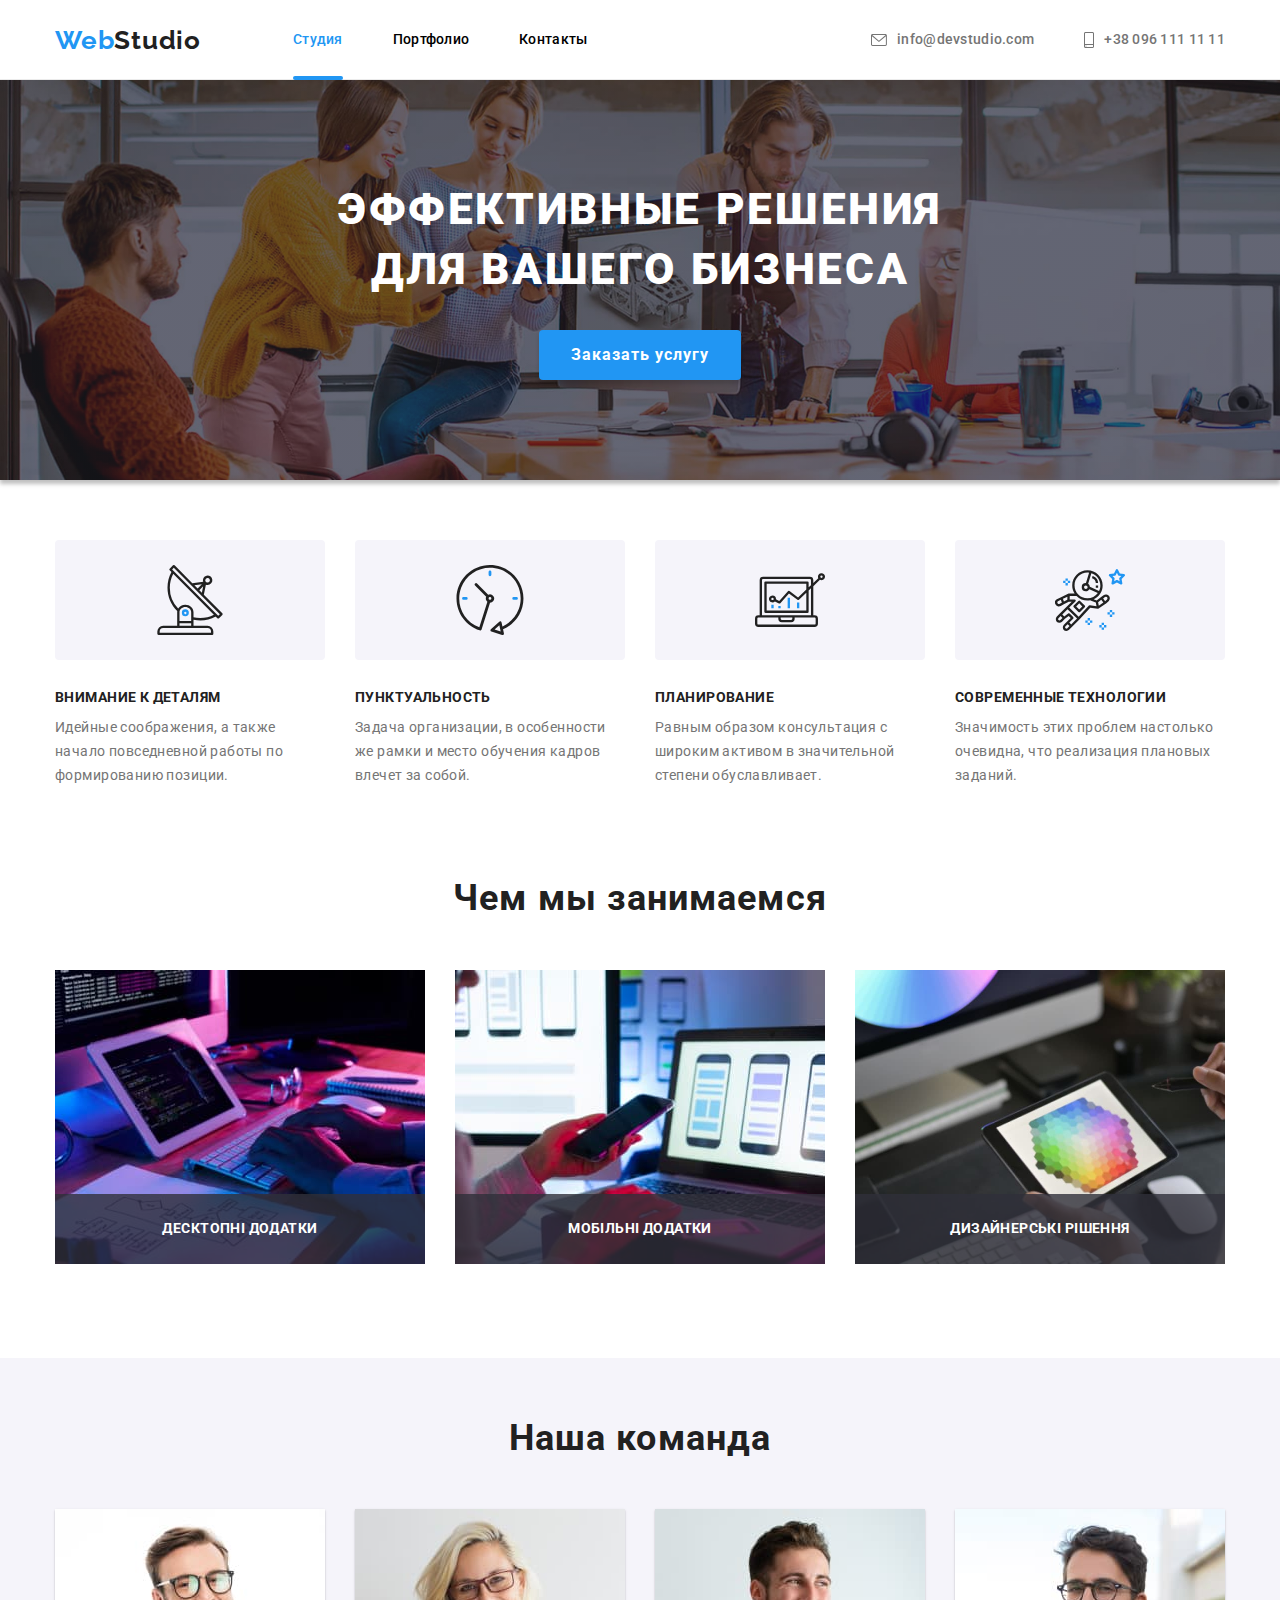
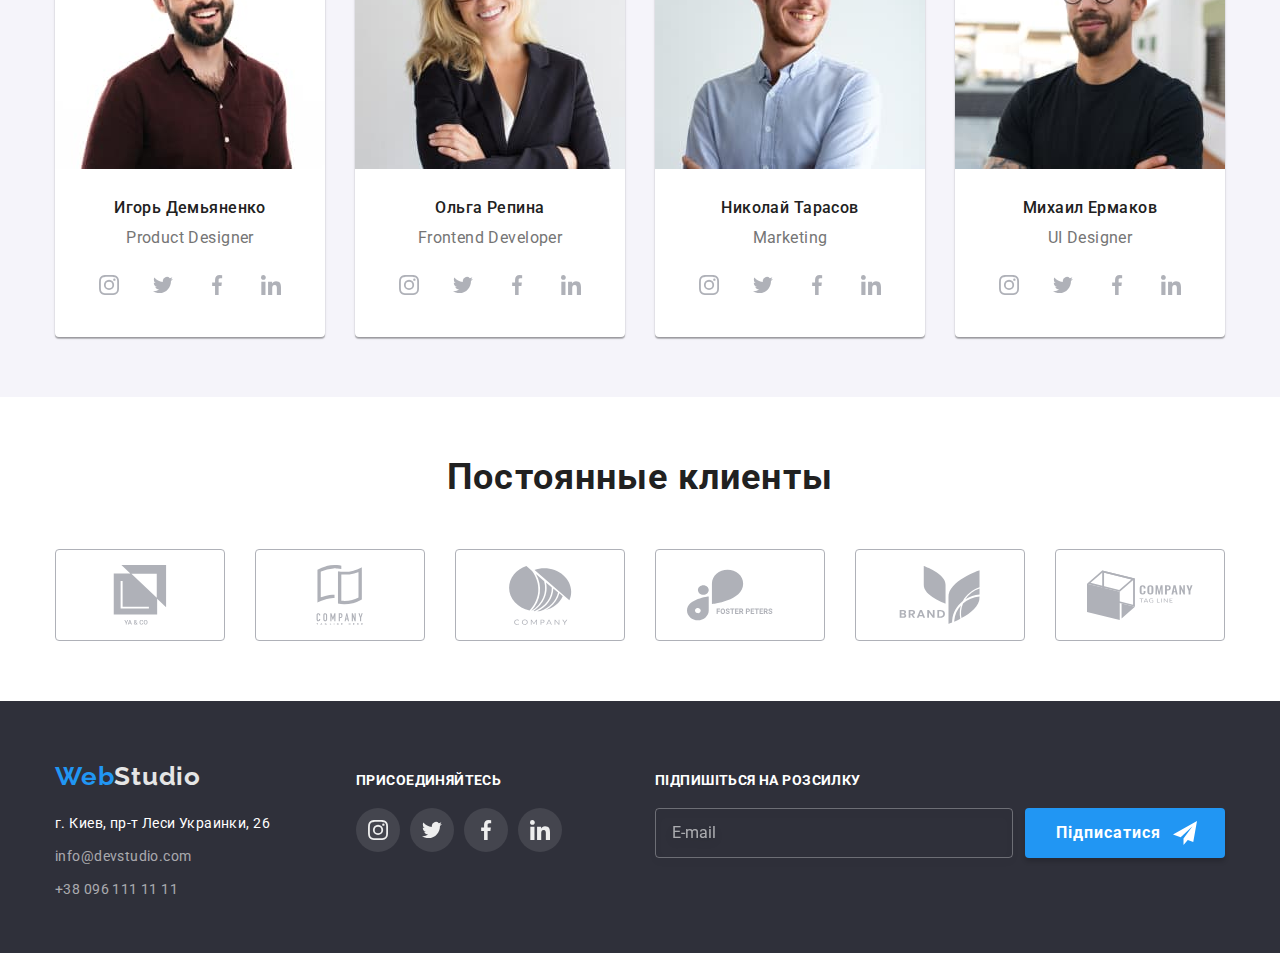
==== commit ac19a346: "fixing bugs" ====
--- a/index.html
+++ b/index.html
@@ -140,7 +140,7 @@
     </header>
 
     <main class="main">
-      <section class="banner">
+      <section class="banner overlay">
         <div class="container">
           <h1 class="banner__title">
             Эффективные решения<br />
@@ -265,7 +265,7 @@
               <picture>
                 <source
                   srcset="
-                    ./images/desktop/services/design-solutions-370/design-solutions-370.jpg    1x,
+                    . /images/desktop/services/design-solutions-370/design-solutions-370.jpg    1x,
                     ./images/desktop/services/design-solutions-370/design-solutions-370@2x.jpg 2x
                   "
                   media="(min-width:1200px)"
@@ -622,13 +622,18 @@
             >
             <address class="footer-address">
               <p>г. Киев, пр-т Леси Украинки, 26</p>
-              <a class="link footer-link" href="mailto:info@devstudio.com">
-                info@devstudio.com</a
-              >
-              <br />
-              <a class="link footer-link" href="tel:+380961111111">
-                +38 096 111 11 11</a
-              >
+              <ul>
+                <li class="list adr-footer">
+                  <a class="link footer-link" href="mailto:info@devstudio.com">
+                    info@devstudio.com</a
+                  >
+                </li>
+                <li class="list adr-footer">
+                  <a class="link footer-link" href="tel:+380961111111">
+                    +38 096 111 11 11</a
+                  >
+                </li>
+              </ul>
             </address>
           </div>
           <div class="social-footer">
--- a/css/main.min.css
+++ b/css/main.min.css
@@ -1 +1 @@
-:root{--bakrnd-color-first: #E5E5E5;--bakrnd-color-second: #F5F4FA;--footer-color: #2F303A;--text-color-first: #757575;--text-color-tittle: #212121;--text-color-footer: rgba(255, 255, 255, 0.6);--text-banner-color: #FFFFFF;--accent-color: #2196F3;--first-font: "Roboto";--logo-font: "Raleway";--transition-duration: 250ms;--time-funcsion: cubic-bezier(0.4, 0, 0.2, 1);--animation-time: 250ms cubic-bezier(0.4, 0, 0.2, 1)}.visually-hidden{position:absolute;width:1px;height:1px;margin:-1px;border:0;padding:0;white-space:nowrap;clip-path:inset(100%);clip:rect(0 0 0 0);overflow:hidden}.link{color:var(--text-color-tittle);text-decoration:none}.link:hover,.link:focus,.link:active{color:var(--accent-color);fill:currentColor}.backdrop{position:fixed;top:0;left:0;width:100%;height:100%;background-color:rgba(0,0,0,.2);opacity:1;visibility:visible;transition:opacity 500ms cubic-bezier(0.4, 0, 0.2, 1),visibility 500ms cubic-bezier(0.4, 0, 0.2, 1)}.backdrop.is-hidden{opacity:0;visibility:hidden;pointer-events:none}.modal{position:absolute;top:50%;left:50%;background-color:var(--text-banner-color);width:calc(100% - 30px);max-width:450px;padding:40px;box-shadow:0px 1px 3px rgba(0,0,0,.12),0px 1px 1px rgba(0,0,0,.14),0px 2px 1px rgba(0,0,0,.2);border-radius:4px;opacity:1;transform:scale(1) translate(-50%, -50%);transition:transform 250ms cubic-bezier(0.4, 0, 0.2, 1)}@media screen and (min-width: 480px){.modal{width:450px;height:609px}}@media screen and (min-width: 1200px){.modal{width:528px;height:581px}}.close-button{position:absolute;top:8px;right:8px;width:30px;height:30px;border-radius:50%;border:1px solid rgba(0,0,0,.1);padding:0;cursor:pointer;fill:#000;background-color:#fff;transition:fill var(--animation-time)}.close-button:hover,.close-button:focus{fill:var(--accent-color)}.icon-close{position:absolute;top:50%;left:50%;transform:translate(-50%, -50%)}.modal-form{display:block}.title-modal{font-size:20px;text-align:center;color:var(--text-color-tittle);margin-bottom:12px}.label-title{display:block;font-size:12px;line-height:1.16;letter-spacing:.01em;color:var(--text-color)}.form-lable{display:block;margin-bottom:4px;font-size:12px;line-height:1.16;letter-spacing:.01em;color:var(--text-color-first)}.form-fild{margin-bottom:10px}.modal-position-icon{position:relative}.modal-icon{position:absolute;top:50%;left:15px;transform:translateY(-50%);transition:fill var(--animation-time)}.form-input{display:block;width:100%;height:40px;padding-left:42px;border:1px solid rgba(33,33,33,.2);border-radius:4px;transition:border var(--animation-time);cursor:pointer}.form-input:focus-within{outline:none;border:1px solid var(--accent-color);border-radius:4px}.form-input:focus-within+.modal-icon{fill:var(--accent-color);cursor:pointer}textarea{display:block;resize:none;width:100%;height:120px;padding:12px 16px;cursor:pointer}textarea::placeholder{color:rgba(117,117,117,.5019607843)}.label-title-comment{display:block;font-size:12px;line-height:1.17;letter-spacing:.01em;color:var(--text-color-first);margin-bottom:4px}.label-comment{display:block;margin-bottom:20px}.comment{border:1px solid rgba(33,33,33,.2);border-radius:4px;transition:border var(--animation-time)}.comment:focus-within{outline:none;border:1px solid var(--accent-color);border-radius:4px}.form-checkbox{display:flex;align-items:center;justify-content:center;margin-bottom:30px}.checkbox-title{font-weight:400;font-size:14px;line-height:1.71;color:var(--text-color-first)}.checkbox-icon{display:inline-flex;align-items:center;justify-content:center;width:16px;height:15px;outline:2px solid #212121;outline-offset:-2px;border-radius:2px;margin-right:4px;transition:background-color var(--animation-time),outline var(--animation-time)}.form-accept:checked+.checkbox-icon{background-color:var(--accent-color);outline:2px solid var(--accent-color);outline-offset:-2px}.modal-form-button{display:block;margin-left:auto;margin-right:auto;padding:10px 56px 10px 55px;font-weight:700;line-height:1.88;align-items:center;text-align:center;letter-spacing:.06em;color:var(--text-banner-color);border:0;border-radius:4px;background:#188ce8;box-shadow:0px 4px 4px rgba(0,0,0,.15)}.contract{color:var(--accent-color)}@media screen and (min-width: 1200px){.modal{min-width:528px;min-height:581px}}.title{color:var(--text-color-tittle);font-size:14px;font-weight:700;line-height:1.14}.portfolio-header{border:1px solid #ececec}@media screen and (max-width: 767px){.mobile-menu{position:fixed;width:100%;height:100%;max-height:796px;z-index:1000;top:0;left:0;background-color:#fff;box-shadow:0 0 0 100vmax rgba(0,0,0,.5);opacity:0;visibility:hidden;pointer-events:none;transition:opacity 500ms linear,visibility 500ms linear}.mobile-menu.is-open{opacity:1;visibility:visible;pointer-events:auto}.mobile-menu_container{position:relative;padding-left:25px;padding-top:48px;padding-bottom:58px}.mobile-menu_close-btn{position:absolute;top:15px;right:15px;background-color:rgba(0,0,0,0);border:none;padding:0;line-height:0;cursor:pointer}.mobile-menu_close-btn:hover,.mobile-menu_close-btn:focus{fill:var(--accent-color)}.mobile-menu_close-icon{width:40px;height:40px}}@media screen and (min-width: 768px){.mobile-menu{display:none}}ul,h1,h2,h3,p{margin:0;padding:0}body{font-family:"Roboto","Raleway",sans-serif;color:var(--text-color-first);font-weight:400;font-size:14px;letter-spacing:.03em}.list{list-style:none}.list-mobile{list-style:none;padding-left:0;margin:0}.main{line-height:1.71}.container{padding-right:15px;padding-left:15px}@media screen and (min-width: 480px){.container{width:480px;margin-left:auto;margin-right:auto}}@media screen and (min-width: 768px){.container{width:768px}}@media screen and (min-width: 1200px){.container{width:1200px}}.header{background-color:#fff;border-bottom:1px solid #ececec;min-height:40px}@media screen and (min-width: 480px){.header{height:60px}}@media screen and (min-width: 768px){.header{padding-top:20px;height:80px}}@media screen and (min-width: 1200px){.header{padding-top:0;height:80px}}.logo{width:145px;height:31px;color:var(--accent-color);font-family:var(--logo-font);font-weight:700;font-size:26px;line-height:1.19;letter-spacing:.03em}.logo-studio{color:var(--text-color-tittle)}.main-nav{display:flex;align-items:center}.header-nav{display:block;color:#000}.header-list{display:none}@media screen and (min-width: 768px){.header-list{display:flex;margin-left:93px}}.link-mail{display:block ruby}.header-list__item:not(:last-child){margin-right:50px}.header-list__link,.header-list__linktel{padding-top:32px;padding-bottom:32px;font-weight:500;font-size:14px;line-height:1.14;letter-spacing:.02em;color:var(--primary-text-color);transition:color 250ms cubic-bezier(0.4, 0, 0.2, 1)}.header-list__link:hover,.header-list__linktel:hover,.header-list__link:focus,.header-list__linktel:focus{color:var(--accent-color)}.header-list-cont{margin-left:auto}@media screen and (min-width: 768px)and (max-width: 1199px){.header-list-cont{margin-left:56px}}.contacts{display:none}@media screen and (min-width: 768px){.contacts{display:inline-block}}@media screen and (min-width: 1200px){.contacts{display:flex;justify-content:center}}@media screen and (min-width: 1200px){.header-list__item:not(:last-child){margin-right:50px}}.header-list__link,.header-list__linktel{padding-top:32px;padding-bottom:32px;font-weight:500;font-size:14px;line-height:1.14;letter-spacing:.02em;color:var(--titl-text-color);transition:color 250ms cubic-bezier(0.4, 0, 0.2, 1)}@media screen and (min-width: 1200px){.header-list__link,.header-list__linktel{display:flex;align-items:center}}.header-list__link:hover,.header-list__linktel:hover,.header-list__link:focus,.header-list__linktel:focus{color:var(--accent-color)}.header-list__icon{fill:currentColor;margin-right:10px}@media screen and (min-width: 1200px){.header-list__linktel{display:flex;align-items:center}}.current{position:relative;color:var(--accent-color);transition-property:background-color;transition-duration:250ms}.current::after{position:absolute;content:"";display:block;color:var(--accent-color);left:0;bottom:0;width:100%;height:4px;background-size:cover;background-color:var(--accent-color);border-radius:2px;transition:250ms cubic-bezier(0.4, 0, 0.2, 1)}.mobile-menu-open{margin-left:auto;display:none;padding:0;margin-left:auto;border:none;background-color:#fff;transition:fill 250ms cubic-bezier(0.4, 0, 0.2, 1)}@media screen and (max-width: 767px){.mobile-menu-open{display:block}}.mobile-menu-open:focus{fill:#2196f3}.mobile-menu{position:fixed;top:0;background-color:#fff;z-index:2;width:100vw;height:100vh;padding-top:48px;padding-bottom:48px}.mobile-menu>.container{height:100%;display:flex;flex-direction:column;justify-content:space-between;overflow:scroll}.mobile-menu_close-btn{display:block;margin-left:auto;border:none;background-color:rgba(0,0,0,0)}.mobile-nav-list__item:not(:last-child){margin-bottom:32px}.mobile-nav-list__link{display:block;font-weight:500;font-size:40px;line-height:1.17;letter-spacing:.02em;color:var(--primary-text-color);transition:color 250ms cubic-bezier(0.4, 0, 0.2, 1)}.mobile-nav-list__link:hover,.mobile-nav-list__link:focus{color:var(--accent-color)}.mobile-contacts-list__item{margin-bottom:32px}.mobile-contacts-list__contact{font-weight:500;font-size:34px;line-height:1.17;letter-spacing:.02em;color:#2196f3}.mobile-contacts-list__mail{font-weight:500;font-size:24px;line-height:1.16;letter-spacing:.02em;color:#757575}.mobile-social-list{display:inline-flex}.mobile-social-list__item{position:relative;display:flex;align-items:center}.mobile-social-list__item:not(:last-child)::after{content:"";width:22px;height:1px;background:rgba(33,33,33,.2);transform:rotate(90deg)}.mobile-social-list__link{position:relative;font-weight:500;font-size:12px;line-height:1.22;letter-spacing:.02em;color:#2196f3}@media screen and (min-width: 480px){.mobile-social-list__link{font-weight:500;font-size:18px;line-height:1.22;letter-spacing:.02em}}.footer{display:block;padding-top:60px;padding-bottom:60px;background-color:var(--footer-color)}@media screen and (min-width: 480px){.footer{height:603px}}@media screen and (min-width: 786px){.footer{height:463px}}@media screen and (min-width: 1200px){.footer{height:252px}}.footer-container{flex-wrap:wrap}@media screen and (min-width: 768px){.footer-container{display:flex;align-items:baseline}}.footer-logo{display:block;text-align:center;margin-bottom:20px;margin-left:auto;margin-right:auto}.footer-logo:hover,.footer-logo:focus{color:var(--accent-color)}@media screen and (min-width: 1200px){.footer-logo{display:inline-block}}.footer-address{display:block;text-align:center;color:var(--text-banner-color);font-style:normal;line-height:1.71}@media screen and (min-width: 1200px){.footer-address{display:inline-block;margin-bottom:9px}}.footer-link{display:inline-block;margin-top:9px;color:var(--text-color-footer);transition:color var(--animation-time)}.logo-studio-footer{color:var(--bakrnd-color-first)}.footer-social-title{display:block;text-align:center;font-family:"Roboto";font-weight:700;font-size:14px;line-height:16px;letter-spacing:.03em;text-transform:uppercase;color:#fff;padding-bottom:20px}@media screen and (min-width: 1200px){.footer-social-title{text-align:left}}.footer-contacts{display:block;width:231px;margin-bottom:60px;margin-left:auto;margin-right:auto}@media screen and (min-width: 768px){.footer-contacts{margin-left:76px}}@media screen and (min-width: 1200px){.footer-contacts{margin-left:auto;margin-bottom:0px}}@media screen and (max-width: 767px){.social-footer{margin-bottom:60px;margin-left:auto;margin-right:auto}}@media screen and (min-width: 768px){.social-footer{margin-right:89px;margin-left:70px;margin-bottom:0px}}@media screen and (min-width: 1200px){.social-footer{margin-right:0;margin-left:70px;margin-bottom:0}}.footer-social{display:flex;padding-left:0px;justify-content:center}.team-social__link-footer{display:flex;width:44px;height:44px;border:0;border-radius:50%;justify-content:center;align-items:center;color:#eee;background:rgba(255,255,255,.1);transition:background-color var(--animation-time)}.team-social__link-footer:hover,.team-social__link-footer:focus{color:#eee;background-color:var(--accent-color)}.team-social__item{display:flex}.team-social__item:not(:last-child){margin-right:10px}.team-social__img{fill:currentColor}.footer-form-container{display:inline-block;margin-bottom:60px;margin-left:auto;margin-right:auto;width:300px;height:156px}@media screen and (min-width: 480px){.footer-form-container{margin-left:0;width:450px;height:156px}}@media screen and (min-width: 768px){.footer-form-container{margin-left:166px}}@media screen and (min-width: 1200px){.footer-form-container{display:block;width:570px;height:86px;margin-left:93px}}.footer-form{display:inline-block;margin-bottom:60px;margin-left:0;width:300px;height:156px}@media screen and (min-width: 480px){.footer-form{margin-left:0;width:450px;height:156px}}@media screen and (min-width: 768px){.footer-form{margin-left:166px}}@media screen and (min-width: 1200px){.footer-form{display:flex;width:570px;height:86px;margin-left:93px}}@media screen and (min-width: 1200px){.footer-form-fild{display:flex}}@media screen and (min-width: 768px){.footer-form-fild{text-align:center}}.form-list button{align-items:center}.form-list input{height:50px;width:290px;margin-bottom:20px;padding-left:16px;padding-top:15px;padding-bottom:15px;background:none;border:1px solid rgba(255,255,255,.3);filter:drop-shadow(0px 4px 4px rgba(0, 0, 0, 0.15));border-radius:4px;color:var(--color-white);transition:color 250ms linear}@media screen and (min-width: 480px){.form-list input{width:450px}}@media screen and (min-width: 1200px){.form-list input{width:358px;margin:0}}.footer-subscribe{width:358px;height:50px;background-color:var(--footer-color);border:1px solid rgba(255,255,255,.3);filter:drop-shadow(0px 4px 4px rgba(0, 0, 0, 0.15));border-radius:4px;margin-right:12px;padding-right:5px;padding-left:16px;color:var(--text-banner-color);transition:border var(--animation-time)}.footer-subscribe:focus{transition:border var(--animation-time)}.footer-subscribe::placeholder{width:47px;height:20px;font-weight:400;font-size:16px;line-height:1.25;align-items:center;color:rgba(255,255,255,.6)}.footer-form-btn{display:flex;align-items:center;text-align:center;justify-content:space-around;padding:10px 28px;margin-left:auto;margin-right:auto;width:200px;height:50px;background-color:var(--accent-color);color:var(--color-white);font-family:"Roboto";font-style:normal;font-weight:700;font-size:16px;line-height:1.88;letter-spacing:.06em;border:none;box-shadow:0px 4px 4px rgba(0,0,0,.15);border-radius:4px;cursor:pointer}@media screen and (min-width: 768px){.footer-form-btn{margin-left:139px}}@media screen and (min-width: 1200px){.footer-form-btn{margin:0}}.button-footer{margin-left:auto;margin-right:auto;position:relative;border-radius:4px;border:none;background-color:var(--accent-color);color:var(--text-banner-color);height:50px;font-weight:700;font-size:16px;line-height:1.88;letter-spacing:.06em;padding:10px 62px 10px 29px;box-shadow:0px 4px 4px rgba(0,0,0,.15);cursor:pointer}.form-list:not(:last-child){margin-right:12px}.button-footer-icon{position:absolute;top:13px;right:28px}.banner{display:flex;flex-direction:column;justify-content:center;align-items:center;background-image:linear-gradient(rgba(47, 48, 58, 0.4), rgba(47, 48, 58, 0.4)),url(../images/mobile/hero/hero-480/hero-480.jpg);background-image:linear-gradient(rgba(47, 48, 58, 0.4), rgba(47, 48, 58, 0.4)),url(../images/mobile/hero/hero-480/hero-480@2x.jpg);background-color:rgba(47,48,58,.4);background-repeat:no-repeat;background-position:center;box-shadow:0px 4px 4px rgba(0,0,0,.25);max-width:480px;max-height:400px;margin-left:auto;margin-right:auto;padding-top:118px;padding-bottom:118px;background-color:var(--footer-color)}@media screen and (min-width: 768px){.banner{background-image:linear-gradient(rgba(47, 48, 58, 0.4), rgba(47, 48, 58, 0.4)),url(../images/tablet/hero/hero-768.jpg);background-image:linear-gradient(rgba(47, 48, 58, 0.4), rgba(47, 48, 58, 0.4)),url(../images/tablet/hero/hero-768@2x.jpg);max-width:768px;max-height:400px}}@media screen and (min-width: 1200px){.banner{background-image:linear-gradient(rgba(47, 48, 58, 0.4), rgba(47, 48, 58, 0.4)),url(../images/header-img.jpg);background-image:linear-gradient(rgba(47, 48, 58, 0.4), rgba(47, 48, 58, 0.4)),url(../images/desktop/hero/hero-1600@2x.jpg);max-width:1600px;min-height:600px}}.banner__title{margin-left:auto;margin-right:auto;margin-bottom:30px;color:var(--text-banner-color);font-weight:900;letter-spacing:.06em;text-align:center;text-transform:uppercase}.banner__button{display:block;font-family:var(--first-font);color:var(--text-banner-color);font-weight:700;font-size:16px;line-height:1.88;letter-spacing:.06em;margin-left:auto;margin-right:auto;padding:10px 32px;background-color:var(--accent-color);box-shadow:0px 4px 4px rgba(0,0,0,.15);border-radius:4px;border:0;transition:color var(--animation-time)}.techology{padding-top:60px;padding-bottom:60px}@media screen and (min-width: 768px){.techology-list{display:flex;flex-wrap:wrap;gap:30px}}@media screen and (max-width: 767px){.technology-list__item:not(:last-child){margin-bottom:30px}}@media screen and (min-width: 768px){.technology-list__item{width:calc((100% - 30px)/2)}}@media screen and (min-width: 1200px){.technology-list__item{width:calc((100% - 90px)/4)}}.technology-list__item{margin-bottom:30px}.technology-list__icon{display:flex;justify-content:center;align-items:center;height:120px;border-radius:4px;background-color:var(--bakrnd-color-second);margin-bottom:30px}.technology-list__title{text-align:center;margin-bottom:10px}.clients{padding:60px 0}.clients-title{text-align:center;font-weight:700;font-size:36px;line-height:1.16;letter-spacing:.03em;margin-bottom:50px;color:var(-text-color-tittle)}@media screen and (max-width: 1199px){.clients-title{font-weight:700;font-size:28px;line-height:1.16;letter-spacing:.03em;margin-bottom:30px}}.clients-list{display:flex;flex-wrap:wrap;gap:30px;padding-left:0px;transition:color var(--animation-time)}.clients-list__item{height:92px;width:170px}@media screen and (min-width: 320px)and (max-width: 767px){.clients-list__item{width:calc((100% - 30px)/2)}}@media screen and (min-width: 768px){.clients-list__item{width:calc((100% - 60px)/3)}}@media screen and (min-width: 1200px){.clients-list__item{width:calc((100% - 150px)/6)}}.clients-list__link{display:flex;justify-content:center;align-items:center;border:1px solid #afb1b8;border-radius:4px;fill:#afb1b8;color:#afb1b8;width:100%;height:100%;transition:border var(--animation-time)}.clients-list__link:hover svg,.clients-list__link:focus svg{fill:currentColor}.clients-list__link:hover,.clients-list__link:focus{border-color:#2196f3;fill:currentColor}.clients-list__icon{fill:#afb1b8;transition:fill var(--animation-time)}.clients-list__icon:hover,.clients-list__icon:focus{fill:currentColor}@media screen and (max-width: 1199px){.works{display:none}}@media screen and (min-width: 1200px){.works{padding-bottom:94px}.works-list{display:flex;justify-content:space-between;padding-left:0px}.works-title{margin-bottom:50px;text-align:center;font-weight:700;font-size:36px;line-height:1.16;letter-spacing:.03em;color:var(-text-color-tittle)}.works-list__img,.team-list__img,.portfolio-list__img{display:block}.works-list__item{position:relative}.works-list__overlay{position:absolute;bottom:0;left:0;width:100%;height:70px;background-color:rgba(47,48,58,.8);display:flex;justify-content:center;align-items:center}.works-list__description{font-size:14px;font-weight:700;line-height:1.14;text-transform:uppercase;color:var(--text-banner-color);margin:0}}.team{background-color:var(--bakrnd-color-second);padding:60px 0px}.team-title{text-align:center;font-weight:700;font-size:36px;line-height:1.16;letter-spacing:.03em;margin-bottom:50px;color:var(-text-color-tittle)}@media screen and (max-width: 1199px){.team-title{font-weight:700;font-size:28px;line-height:1.16;letter-spacing:.03em;margin-bottom:30px}}.team-list{display:flex;flex-wrap:wrap;gap:30px}.team-list__item{width:100%;left:815px;top:1632px;box-shadow:0px 1px 3px rgba(0,0,0,.12),0px 1px 1px rgba(0,0,0,.14),0px 2px 1px rgba(0,0,0,.2);border-radius:0px 0px 4px 4px;background-color:var(--text-banner-color)}@media screen and (min-width: 768px){.team-list__item{width:calc((100% - 30px)/2)}}@media screen and (min-width: 1200px){.team-list__item{width:calc((100% - 90px)/4)}}.team-worker{padding:30px 0;text-align:center}.team-worker__name{margin-bottom:10px;font-weight:500;font-size:16px;line-height:1.18;color:var(--text-color-tittle)}.team-worker__descr{margin-bottom:16px;font-size:16px;line-height:1.19;color:var(--secondary-text)}.list-social{display:flex;align-items:center}.team-social{margin-top:16px;padding:0;justify-content:center;color:var(--text-banner-color)}.team-social__item{width:44px;height:44px}.team-social__link{display:flex;justify-content:center;align-items:center;width:100%;height:100%;border-radius:50%;color:#afb1b8;transition:color 250ms cubic-bezier(0.4, 0, 0.2, 1),background-color 250ms cubic-bezier(0.4, 0, 0.2, 1)}.team-social__link:hover,.team-social__link:focus{color:#fff;background-color:var(--accent-color)}.team-social__img{fill:currentColor}.portfolio-works{padding-top:94px;padding-bottom:94px}.portfolio-list__title{color:var(--text-color-tittle);font-weight:700;font-size:18px;line-height:2;letter-spacing:.06em}.portfolio-title{display:none}.menu-list{display:flex;justify-content:center;margin-bottom:50px}.portfolio-list__descript{border:1px solid #eee;padding:20px 24px}.portfolio-list__text{color:var(--text-color-first);font-size:16px;line-height:1.86}.portfolio-menu{padding:6px 22px;border:0;border-radius:4px;font-family:var(--first-font);color:var(--text-color-tittle);font-weight:500;font-size:16px;line-height:1.6;text-align:center;letter-spacing:.03em;cursor:pointer;transition:background-color var(--transition-duration) var(--time-funcsion),color var(--transition-duration) var(--time-funcsion),box-shadow var(--transition-duration) var(--time-funcsion)}.portfolio-menu:hover,.portfolio-menu:focus{color:var(--text-banner-color);background-color:var(--accent-color);box-shadow:0px 3px 1px rgba(0,0,0,.1),0px 1px 2px rgba(0,0,0,.08),0px 2px 2px rgba(0,0,0,.12)}.menu-list__item:not(:last-child){margin-right:8px}.portfolio-list__container{position:relative;overflow:hidden}.portfolio-list{display:flex;padding-left:0px;flex-wrap:wrap;gap:30px;justify-content:space-between;align-content:space-between}.portfolio-list__link{display:block;transition:box-shadow var(--animation-time)}.portfolio-list__link:hover,.portfolio-list__link:focus{box-shadow:0px 1px 1px rgba(0,0,0,.12),0px 4px 4px rgba(0,0,0,.06),1px 4px 6px rgba(0,0,0,.16)}.portfolio-list__slider_text{font-weight:400;color:#fff;font-size:18px;line-height:1.5;padding:63px 24px 63px 24px;margin:0}.portfolio-list__slider{position:absolute;bottom:-1%;width:100%;height:100%;background-color:rgba(33,150,243,.9);transform:translateY(100%);transition:transform 250ms cubic-bezier(0.4, 0, 0.2, 1)}.portfolio-list__link:hover .portfolio-list__slider{transform:translateY(0)}/*# sourceMappingURL=main.min.css.map */+:root{--bakrnd-color-first: #E5E5E5;--bakrnd-color-second: #F5F4FA;--footer-color: #2F303A;--text-color-first: #757575;--text-color-tittle: #212121;--text-color-footer: rgba(255, 255, 255, 0.6);--text-banner-color: #FFFFFF;--accent-color: #2196F3;--first-font: "Roboto";--logo-font: "Raleway";--transition-duration: 250ms;--time-funcsion: cubic-bezier(0.4, 0, 0.2, 1);--animation-time: 250ms cubic-bezier(0.4, 0, 0.2, 1)}.visually-hidden{position:absolute;width:1px;height:1px;margin:-1px;border:0;padding:0;white-space:nowrap;clip-path:inset(100%);clip:rect(0 0 0 0);overflow:hidden}.link{color:var(--text-color-tittle);text-decoration:none}.link:hover,.link:focus,.link:active{color:var(--accent-color);fill:currentColor}.backdrop{position:fixed;top:0;left:0;width:100%;height:100%;background-color:rgba(0,0,0,.2);opacity:1;visibility:visible;transition:opacity 500ms cubic-bezier(0.4, 0, 0.2, 1),visibility 500ms cubic-bezier(0.4, 0, 0.2, 1)}.backdrop.is-hidden{opacity:0;visibility:hidden;pointer-events:none}.modal{position:absolute;top:50%;left:50%;background-color:var(--text-banner-color);width:calc(100% - 30px);max-width:450px;padding:40px;box-shadow:0px 1px 3px rgba(0,0,0,.12),0px 1px 1px rgba(0,0,0,.14),0px 2px 1px rgba(0,0,0,.2);border-radius:4px;opacity:1;transform:scale(1) translate(-50%, -50%);transition:transform 250ms cubic-bezier(0.4, 0, 0.2, 1)}@media screen and (min-width: 480px){.modal{width:450px;height:609px}}@media screen and (min-width: 1200px){.modal{width:528px;height:581px}}.close-button{position:absolute;top:8px;right:8px;width:30px;height:30px;border-radius:50%;border:1px solid rgba(0,0,0,.1);padding:0;cursor:pointer;fill:#000;background-color:#fff;transition:fill var(--animation-time)}.close-button:hover,.close-button:focus{fill:var(--accent-color)}.icon-close{position:absolute;top:50%;left:50%;transform:translate(-50%, -50%)}.modal-form{display:block}.title-modal{font-size:20px;text-align:center;color:var(--text-color-tittle);margin-bottom:12px}.label-title{display:block;font-size:12px;line-height:1.16;letter-spacing:.01em;color:var(--text-color)}.form-lable{display:block;margin-bottom:4px;font-size:12px;line-height:1.16;letter-spacing:.01em;color:var(--text-color-first)}.form-fild{margin-bottom:10px}.modal-position-icon{position:relative}.modal-icon{position:absolute;top:50%;left:15px;transform:translateY(-50%);transition:fill var(--animation-time)}.form-input{display:block;width:100%;height:40px;padding-left:42px;border:1px solid rgba(33,33,33,.2);border-radius:4px;transition:border var(--animation-time);cursor:pointer}.form-input:focus-within{outline:none;border:1px solid var(--accent-color);border-radius:4px}.form-input:focus-within+.modal-icon{fill:var(--accent-color);cursor:pointer}textarea{display:block;resize:none;width:100%;height:120px;padding:12px 16px;cursor:pointer}textarea::placeholder{color:rgba(117,117,117,.5019607843)}.label-title-comment{display:block;font-size:12px;line-height:1.17;letter-spacing:.01em;color:var(--text-color-first);margin-bottom:4px}.label-comment{display:block;margin-bottom:20px}.comment{border:1px solid rgba(33,33,33,.2);border-radius:4px;transition:border var(--animation-time)}.comment:focus-within{outline:none;border:1px solid var(--accent-color);border-radius:4px}.form-checkbox{display:flex;align-items:center;justify-content:center;margin-bottom:30px}.checkbox-title{font-weight:400;font-size:14px;line-height:1.71;color:var(--text-color-first)}.checkbox-icon{display:inline-flex;align-items:center;justify-content:center;width:16px;height:15px;outline:2px solid #212121;outline-offset:-2px;border-radius:2px;margin-right:4px;transition:background-color var(--animation-time),outline var(--animation-time)}.form-accept:checked+.checkbox-icon{background-color:var(--accent-color);outline:2px solid var(--accent-color);outline-offset:-2px}.modal-form-button{display:block;margin-left:auto;margin-right:auto;padding:10px 56px 10px 55px;font-weight:700;line-height:1.88;align-items:center;text-align:center;letter-spacing:.06em;color:var(--text-banner-color);border:0;border-radius:4px;background:#188ce8;box-shadow:0px 4px 4px rgba(0,0,0,.15)}.contract{color:var(--accent-color)}@media screen and (min-width: 1200px){.modal{min-width:528px;min-height:581px}}.title{color:var(--text-color-tittle);font-size:14px;font-weight:700;line-height:1.14}.portfolio-header{border:1px solid #ececec}@media screen and (max-width: 767px){.mobile-menu{position:fixed;width:100%;height:100%;max-height:796px;z-index:1000;top:0;left:0;background-color:#fff;box-shadow:0 0 0 100vmax rgba(0,0,0,.5);opacity:0;visibility:hidden;pointer-events:none;transition:opacity 500ms linear,visibility 500ms linear}.mobile-menu.is-open{opacity:1;visibility:visible;pointer-events:auto}.mobile-menu_container{position:relative;padding-left:25px;padding-top:48px;padding-bottom:58px}.mobile-menu_close-btn{position:absolute;top:15px;right:15px;background-color:rgba(0,0,0,0);border:none;padding:0;line-height:0;cursor:pointer}.mobile-menu_close-btn:hover,.mobile-menu_close-btn:focus{fill:var(--accent-color)}.mobile-menu_close-icon{width:40px;height:40px}}@media screen and (min-width: 768px){.mobile-menu{display:none}}ul,h1,h2,h3,p{margin:0;padding:0}body{font-family:"Roboto","Raleway",sans-serif;color:var(--text-color-first);font-weight:400;font-size:14px;letter-spacing:.03em}.list{list-style:none}.list-mobile{list-style:none;padding-left:0;margin:0}.main{line-height:1.71}.container{padding-right:15px;padding-left:15px}@media screen and (min-width: 480px){.container{width:480px;margin-left:auto;margin-right:auto}}@media screen and (min-width: 768px){.container{width:768px}}@media screen and (min-width: 1200px){.container{width:1200px}}.header{background-color:#fff;border-bottom:1px solid #ececec;min-height:40px}@media screen and (min-width: 480px){.header{height:60px}}@media screen and (min-width: 768px){.header{padding-top:20px;height:80px}}@media screen and (min-width: 1200px){.header{padding-top:0;height:80px}}.logo{width:145px;height:31px;color:var(--accent-color);font-family:var(--logo-font);font-weight:700;font-size:26px;line-height:1.19;letter-spacing:.03em}.logo-studio{color:var(--text-color-tittle)}.main-nav{display:flex;align-items:center}.header-nav{display:block;color:#000}.header-list{display:none}@media screen and (min-width: 768px){.header-list{display:flex;margin-left:93px}}.link-mail{display:block ruby}.header-list__item:not(:last-child){margin-right:50px}.header-list__link,.header-list__linktel{padding-top:32px;padding-bottom:32px;font-weight:500;font-size:14px;line-height:1.14;letter-spacing:.02em;color:var(--primary-text-color);transition:color 250ms cubic-bezier(0.4, 0, 0.2, 1)}.header-list__link:hover,.header-list__linktel:hover,.header-list__link:focus,.header-list__linktel:focus{color:var(--accent-color)}.header-list-cont{margin-left:auto}@media screen and (min-width: 768px)and (max-width: 1199px){.header-list-cont{margin-left:56px}}.contacts{display:none}@media screen and (min-width: 768px){.contacts{display:inline-block}}@media screen and (min-width: 1200px){.contacts{display:flex;justify-content:center}}@media screen and (min-width: 1200px){.header-list__item:not(:last-child){margin-right:50px}}.header-list__link,.header-list__linktel{padding-top:32px;padding-bottom:32px;font-weight:500;font-size:14px;line-height:1.14;letter-spacing:.02em;color:var(--titl-text-color);transition:color 250ms cubic-bezier(0.4, 0, 0.2, 1)}@media screen and (min-width: 1200px){.header-list__link,.header-list__linktel{display:flex;align-items:center}}.header-list__link:hover,.header-list__linktel:hover,.header-list__link:focus,.header-list__linktel:focus{color:var(--accent-color)}.header-list__icon{fill:currentColor;margin-right:10px}@media screen and (min-width: 1200px){.header-list__linktel{display:flex;align-items:center}}.current{position:relative;color:var(--accent-color);transition-property:background-color;transition-duration:250ms}.current::after{position:absolute;content:"";display:block;color:var(--accent-color);left:0;bottom:0;width:100%;height:4px;background-size:cover;background-color:var(--accent-color);border-radius:2px;transition:250ms cubic-bezier(0.4, 0, 0.2, 1)}.mobile-menu-open{margin-left:auto;display:none;padding:0;margin-left:auto;border:none;background-color:#fff;transition:fill 250ms cubic-bezier(0.4, 0, 0.2, 1)}@media screen and (max-width: 767px){.mobile-menu-open{display:block}}.mobile-menu-open:focus{fill:#2196f3}.mobile-menu{position:fixed;top:0;background-color:#fff;z-index:2;width:100vw;height:100vh;padding-top:48px;padding-bottom:48px}.mobile-menu>.container{height:100%;display:flex;flex-direction:column;justify-content:space-between;overflow:scroll}.mobile-menu_close-btn{display:block;margin-left:auto;border:none;background-color:rgba(0,0,0,0)}.mobile-nav-list__item:not(:last-child){margin-bottom:32px}.mobile-nav-list__link{display:block;font-weight:500;font-size:40px;line-height:1.17;letter-spacing:.02em;color:#212121;transition:color 250ms cubic-bezier(0.4, 0, 0.2, 1)}.mobile-nav-list__link:hover,.mobile-nav-list__link:focus{color:var(--accent-color)}.mobile-contacts-list__item{margin-bottom:32px}.mobile-contacts-list__contact{font-weight:500;font-size:34px;line-height:1.17;letter-spacing:.02em;color:#2196f3}.mobile-contacts-list__mail{font-weight:500;font-size:24px;line-height:1.16;letter-spacing:.02em;color:#757575}.mobile-social-list{display:inline-flex}.mobile-social-list__item{position:relative;display:flex;align-items:center}.mobile-social-list__item:not(:last-child)::after{content:"";width:22px;height:1px;background:rgba(33,33,33,.2);transform:rotate(90deg)}.mobile-social-list__link{position:relative;font-weight:500;font-size:12px;line-height:1.22;letter-spacing:.02em;color:#2196f3}@media screen and (min-width: 480px){.mobile-social-list__link{font-weight:500;font-size:18px;line-height:1.22;letter-spacing:.02em}}.footer{display:block;padding-top:60px;padding-bottom:60px;background-color:var(--footer-color)}@media screen and (min-width: 480px){.footer{height:603px}}@media screen and (min-width: 786px){.footer{height:463px}}@media screen and (min-width: 1200px){.footer{height:252px}}.footer-container{flex-wrap:wrap}@media screen and (min-width: 768px){.footer-container{display:flex;align-items:baseline}}.footer-logo{display:block;text-align:center;margin-bottom:20px;margin-left:auto;margin-right:auto}.footer-logo:hover,.footer-logo:focus{color:var(--accent-color)}@media screen and (min-width: 1200px){.footer-logo{display:inline-block}}.footer-address{display:block;text-align:center;color:var(--text-banner-color);font-style:normal;line-height:1.71}@media screen and (min-width: 1200px){.footer-address{display:inline-block;margin-bottom:9px}}.footer-link{display:inline-block;margin-top:9px;color:var(--text-color-footer);transition:color var(--animation-time)}@media screen and (min-width: 1200px){.adr-footer{text-align:left}}.logo-studio-footer{color:var(--bakrnd-color-first)}.footer-social-title{display:block;text-align:center;font-family:"Roboto";font-weight:700;font-size:14px;line-height:16px;letter-spacing:.03em;text-transform:uppercase;color:#fff;padding-bottom:20px}@media screen and (min-width: 1200px){.footer-social-title{text-align:left}}.footer-contacts{display:block;width:231px;margin-bottom:60px;margin-left:auto;margin-right:auto}@media screen and (min-width: 768px){.footer-contacts{margin-left:76px}}@media screen and (min-width: 1200px){.footer-contacts{margin-left:auto;margin-bottom:0px}}@media screen and (max-width: 767px){.social-footer{margin-bottom:60px;margin-left:auto;margin-right:auto}}@media screen and (min-width: 768px){.social-footer{margin-right:89px;margin-left:70px;margin-bottom:0px}}@media screen and (min-width: 1200px){.social-footer{margin-right:0;margin-left:70px;margin-bottom:0}}.footer-social{display:flex;padding-left:0px;justify-content:center}.team-social__link-footer{display:flex;width:44px;height:44px;border:0;border-radius:50%;justify-content:center;align-items:center;color:#eee;background:rgba(255,255,255,.1);transition:background-color var(--animation-time)}.team-social__link-footer:hover,.team-social__link-footer:focus{color:#eee;background-color:var(--accent-color)}.team-social__item{display:flex}.team-social__item:not(:last-child){margin-right:10px}.team-social__img{fill:currentColor}.footer-form-container{display:inline-block;margin-bottom:60px;margin-left:auto;margin-right:auto;width:300px;height:156px}@media screen and (min-width: 480px){.footer-form-container{margin-left:0;width:450px;height:156px}}@media screen and (min-width: 768px){.footer-form-container{margin-left:166px}}@media screen and (min-width: 1200px){.footer-form-container{display:block;width:570px;height:86px;margin-left:93px}}.footer-form{display:inline-block;margin-bottom:60px;margin-left:0;width:300px;height:156px}@media screen and (min-width: 480px){.footer-form{margin-left:0;width:450px;height:156px}}@media screen and (min-width: 768px){.footer-form{margin-left:166px}}@media screen and (min-width: 1200px){.footer-form{display:flex;width:570px;height:86px;margin-left:93px}}@media screen and (min-width: 1200px){.footer-form-fild{display:flex}}@media screen and (min-width: 768px){.footer-form-fild{text-align:center}}.form-list button{align-items:center}.form-list input{height:50px;width:290px;margin-bottom:20px;padding-left:16px;padding-top:15px;padding-bottom:15px;background:none;border:1px solid rgba(255,255,255,.3);filter:drop-shadow(0px 4px 4px rgba(0, 0, 0, 0.15));border-radius:4px;color:var(--color-white);transition:color 250ms linear}@media screen and (min-width: 480px){.form-list input{width:450px}}@media screen and (min-width: 1200px){.form-list input{width:358px;margin:0}}.footer-subscribe{width:358px;height:50px;background-color:var(--footer-color);border:1px solid rgba(255,255,255,.3);filter:drop-shadow(0px 4px 4px rgba(0, 0, 0, 0.15));border-radius:4px;margin-right:12px;padding-right:5px;padding-left:16px;color:var(--text-banner-color);transition:border var(--animation-time)}.footer-subscribe:focus{transition:border var(--animation-time)}.footer-subscribe::placeholder{width:47px;height:20px;font-weight:400;font-size:16px;line-height:1.25;align-items:center;color:rgba(255,255,255,.6)}.footer-form-btn{display:flex;align-items:center;text-align:center;justify-content:space-around;padding:10px 28px;margin-left:auto;margin-right:auto;width:200px;height:50px;background-color:var(--accent-color);color:var(--color-white);font-family:"Roboto";font-style:normal;font-weight:700;font-size:16px;line-height:1.88;letter-spacing:.06em;border:none;box-shadow:0px 4px 4px rgba(0,0,0,.15);border-radius:4px;cursor:pointer}@media screen and (min-width: 768px){.footer-form-btn{margin-left:139px}}@media screen and (min-width: 1200px){.footer-form-btn{margin:0}}.button-footer{margin-left:auto;margin-right:auto;position:relative;border-radius:4px;border:none;background-color:var(--accent-color);color:var(--text-banner-color);height:50px;font-weight:700;font-size:16px;line-height:1.88;letter-spacing:.06em;padding:10px 62px 10px 29px;box-shadow:0px 4px 4px rgba(0,0,0,.15);cursor:pointer}.form-list:not(:last-child){margin-right:12px}.button-footer-icon{position:absolute;top:13px;right:28px}.banner{display:flex;flex-direction:column;justify-content:center;align-items:center;background-image:linear-gradient(rgba(47, 48, 58, 0.4), rgba(47, 48, 58, 0.4)),url(../images/mobile/hero/hero-480/hero-480.jpg);background-image:linear-gradient(rgba(47, 48, 58, 0.4), rgba(47, 48, 58, 0.4)),url(../images/mobile/hero/hero-480/hero-480@2x.jpg);background-color:rgba(47,48,58,.4);background-repeat:no-repeat;background-position:center;box-shadow:0px 4px 4px rgba(0,0,0,.25);max-width:480px;max-height:400px;margin-left:auto;margin-right:auto;padding-top:118px;padding-bottom:118px;background-color:var(--footer-color)}.banner__title{margin-left:auto;margin-right:auto;margin-bottom:30px;color:#fff;font-weight:900;letter-spacing:.06em;text-align:center;text-transform:uppercase}@media screen and (min-width: 480px){.banner__title{width:360px;height:84px;font-weight:900;font-size:26px;line-height:1.62;letter-spacing:.06em}}@media screen and (min-width: 1200px){.banner__title{width:696px;height:120px;font-weight:900;font-size:44px;line-height:1.36;letter-spacing:.06em}}.banner__button{display:block;font-family:var(--first-font);color:var(--text-banner-color);font-weight:700;font-size:16px;line-height:1.88;letter-spacing:.06em;margin-left:auto;margin-right:auto;padding:10px 32px;background-color:var(--accent-color);box-shadow:0px 4px 4px rgba(0,0,0,.15);border-radius:4px;border:0;transition:color var(--animation-time)}.overlay{background-image:linear-gradient(to right, rgba(47, 48, 58, 0.4), rgba(47, 48, 58, 0.4)),url(../images/mobile/hero/hero-480/hero-480.jpg);margin-left:auto;margin-right:auto;max-width:480px;height:400px;background-color:#c4c4c4;background-repeat:no-repeat;background-size:cover}@media(min-device-pixel-ratio: 2),(min-resolution: 192dpi),(min-resolution: 2dppx){.overlay{background-image:linear-gradient(to right, rgba(47, 48, 58, 0.4), rgba(47, 48, 58, 0.4)),url(../images/mobile/hero/hero-480/hero-480@2x.jpg)}}@media screen and (min-width: 768px){.overlay{background-image:linear-gradient(to right, rgba(47, 48, 58, 0.4), rgba(47, 48, 58, 0.4)),url(../images/tablet/hero/hero-768.jpg);background-image:linear-gradient(to right, rgba(47, 48, 58, 0.4), rgba(47, 48, 58, 0.4)),url(../images/tablet/hero/hero-768@2x.jpg);max-width:768px;height:400px}}@media screen and (min-width: 1200px){.overlay{background-image:linear-gradient(to right, rgba(47, 48, 58, 0.4), rgba(47, 48, 58, 0.4)),url(../images/desktop/hero/hero-1600.jpg);background-image:linear-gradient(to right, rgba(47, 48, 58, 0.4), rgba(47, 48, 58, 0.4)),url(/images/desktop/hero/hero-1600@2x.jpg);max-width:1600px;height:600px}}.techology{padding-top:60px;padding-bottom:60px}@media screen and (min-width: 768px){.techology-list{display:flex;flex-wrap:wrap;gap:30px}}@media screen and (max-width: 767px){.technology-list__item:not(:last-child){margin-bottom:30px}}@media screen and (min-width: 768px){.technology-list__item{width:calc((100% - 30px)/2)}}@media screen and (min-width: 1200px){.technology-list__item{width:calc((100% - 90px)/4)}}.technology-list__item{margin-bottom:30px}.technology-list__icon{display:flex;justify-content:center;align-items:center;height:120px;border-radius:4px;background-color:var(--bakrnd-color-second);margin-bottom:30px}.technology-list__title{text-align:center;margin-bottom:10px}@media screen and (min-width: 768px){.technology-list__title{text-align:left}}.clients{padding:60px 0}.clients-title{text-align:center;font-weight:700;font-size:36px;line-height:1.16;letter-spacing:.03em;margin-bottom:50px;color:var(-text-color-tittle)}@media screen and (max-width: 1199px){.clients-title{font-weight:700;font-size:28px;line-height:1.16;letter-spacing:.03em;margin-bottom:30px}}.clients-list{display:flex;flex-wrap:wrap;gap:30px;padding-left:0px;transition:color var(--animation-time)}.clients-list__item{height:92px;width:170px}@media screen and (min-width: 320px)and (max-width: 767px){.clients-list__item{width:calc((100% - 30px)/2)}}@media screen and (min-width: 768px){.clients-list__item{width:calc((100% - 60px)/3)}}@media screen and (min-width: 1200px){.clients-list__item{width:calc((100% - 150px)/6)}}.clients-list__link{display:flex;justify-content:center;align-items:center;border:1px solid #afb1b8;border-radius:4px;fill:#afb1b8;color:#afb1b8;width:100%;height:100%;transition:border var(--animation-time)}.clients-list__link:hover svg,.clients-list__link:focus svg{fill:currentColor}.clients-list__link:hover,.clients-list__link:focus{border-color:#2196f3;fill:currentColor}.clients-list__icon{fill:#afb1b8;transition:fill var(--animation-time)}.clients-list__icon:hover,.clients-list__icon:focus{fill:currentColor}@media screen and (max-width: 1199px){.works{display:none}}@media screen and (min-width: 1200px){.works{padding-bottom:94px}.works-list{display:flex;justify-content:space-between;padding-left:0px}.works-title{margin-bottom:50px;text-align:center;font-weight:700;font-size:36px;line-height:1.16;letter-spacing:.03em;color:var(-text-color-tittle)}.works-list__img,.team-list__img,.portfolio-list__img{display:block}.works-list__item{position:relative}.works-list__overlay{position:absolute;bottom:0;left:0;width:100%;height:70px;background-color:rgba(47,48,58,.8);display:flex;justify-content:center;align-items:center}.works-list__description{font-size:14px;font-weight:700;line-height:1.14;text-transform:uppercase;color:var(--text-banner-color);margin:0}}.team{background-color:var(--bakrnd-color-second);padding:60px 0px}.team-title{text-align:center;font-weight:700;font-size:36px;line-height:1.16;letter-spacing:.03em;margin-bottom:50px;color:var(-text-color-tittle)}@media screen and (max-width: 1199px){.team-title{font-weight:700;font-size:28px;line-height:1.16;letter-spacing:.03em;margin-bottom:30px}}.team-list{display:flex;flex-wrap:wrap;gap:30px}.team-list__img{display:block;max-width:100%;height:auto}.team-list__item{width:100%;left:815px;top:1632px;box-shadow:0px 1px 3px rgba(0,0,0,.12),0px 1px 1px rgba(0,0,0,.14),0px 2px 1px rgba(0,0,0,.2);border-radius:0px 0px 4px 4px;background-color:var(--text-banner-color)}@media screen and (min-width: 768px){.team-list__item{width:calc((100% - 30px)/2)}}@media screen and (min-width: 1200px){.team-list__item{width:calc((100% - 90px)/4)}}.team-worker{padding:30px 0;text-align:center}.team-worker__name{margin-bottom:10px;font-weight:500;font-size:16px;line-height:1.18;color:var(--text-color-tittle)}.team-worker__descr{margin-bottom:16px;font-size:16px;line-height:1.19;color:var(--secondary-text)}.list-social{display:flex;align-items:center}.team-social{margin-top:16px;padding:0;justify-content:center;color:var(--text-banner-color)}.team-social__item{width:44px;height:44px}.team-social__link{display:flex;justify-content:center;align-items:center;width:100%;height:100%;border-radius:50%;color:#afb1b8;transition:color 250ms cubic-bezier(0.4, 0, 0.2, 1),background-color 250ms cubic-bezier(0.4, 0, 0.2, 1)}.team-social__link:hover,.team-social__link:focus{color:#fff;background-color:var(--accent-color)}.team-social__img{fill:currentColor}.portfolio-works{padding-top:94px;padding-bottom:94px}.portfolio-list__title{color:var(--text-color-tittle);font-weight:700;font-size:18px;line-height:2;letter-spacing:.06em}.portfolio-title{display:none}.menu-list{display:flex;justify-content:center;margin-bottom:50px}.portfolio-list__descript{border:1px solid #eee;padding:20px 24px}.portfolio-list__text{color:var(--text-color-first);font-size:16px;line-height:1.86}.portfolio-menu{padding:6px 22px;border:0;border-radius:4px;font-family:var(--first-font);color:var(--text-color-tittle);font-weight:500;font-size:16px;line-height:1.6;text-align:center;letter-spacing:.03em;cursor:pointer;transition:background-color var(--transition-duration) var(--time-funcsion),color var(--transition-duration) var(--time-funcsion),box-shadow var(--transition-duration) var(--time-funcsion)}.portfolio-menu:hover,.portfolio-menu:focus{color:var(--text-banner-color);background-color:var(--accent-color);box-shadow:0px 3px 1px rgba(0,0,0,.1),0px 1px 2px rgba(0,0,0,.08),0px 2px 2px rgba(0,0,0,.12)}.menu-list__item:not(:last-child){margin-right:8px}.portfolio-list__container{position:relative;overflow:hidden}.portfolio-list{display:flex;padding-left:0px;flex-wrap:wrap;gap:30px;justify-content:space-between;align-content:space-between}.portfolio-list__link{display:block;transition:box-shadow var(--animation-time)}.portfolio-list__link:hover,.portfolio-list__link:focus{box-shadow:0px 1px 1px rgba(0,0,0,.12),0px 4px 4px rgba(0,0,0,.06),1px 4px 6px rgba(0,0,0,.16)}.portfolio-list__slider_text{font-weight:400;color:#fff;font-size:18px;line-height:1.5;padding:63px 24px 63px 24px;margin:0}.portfolio-list__slider{position:absolute;bottom:-1%;width:100%;height:100%;background-color:rgba(33,150,243,.9);transform:translateY(100%);transition:transform 250ms cubic-bezier(0.4, 0, 0.2, 1)}.portfolio-list__link:hover .portfolio-list__slider{transform:translateY(0)}/*# sourceMappingURL=main.min.css.map */